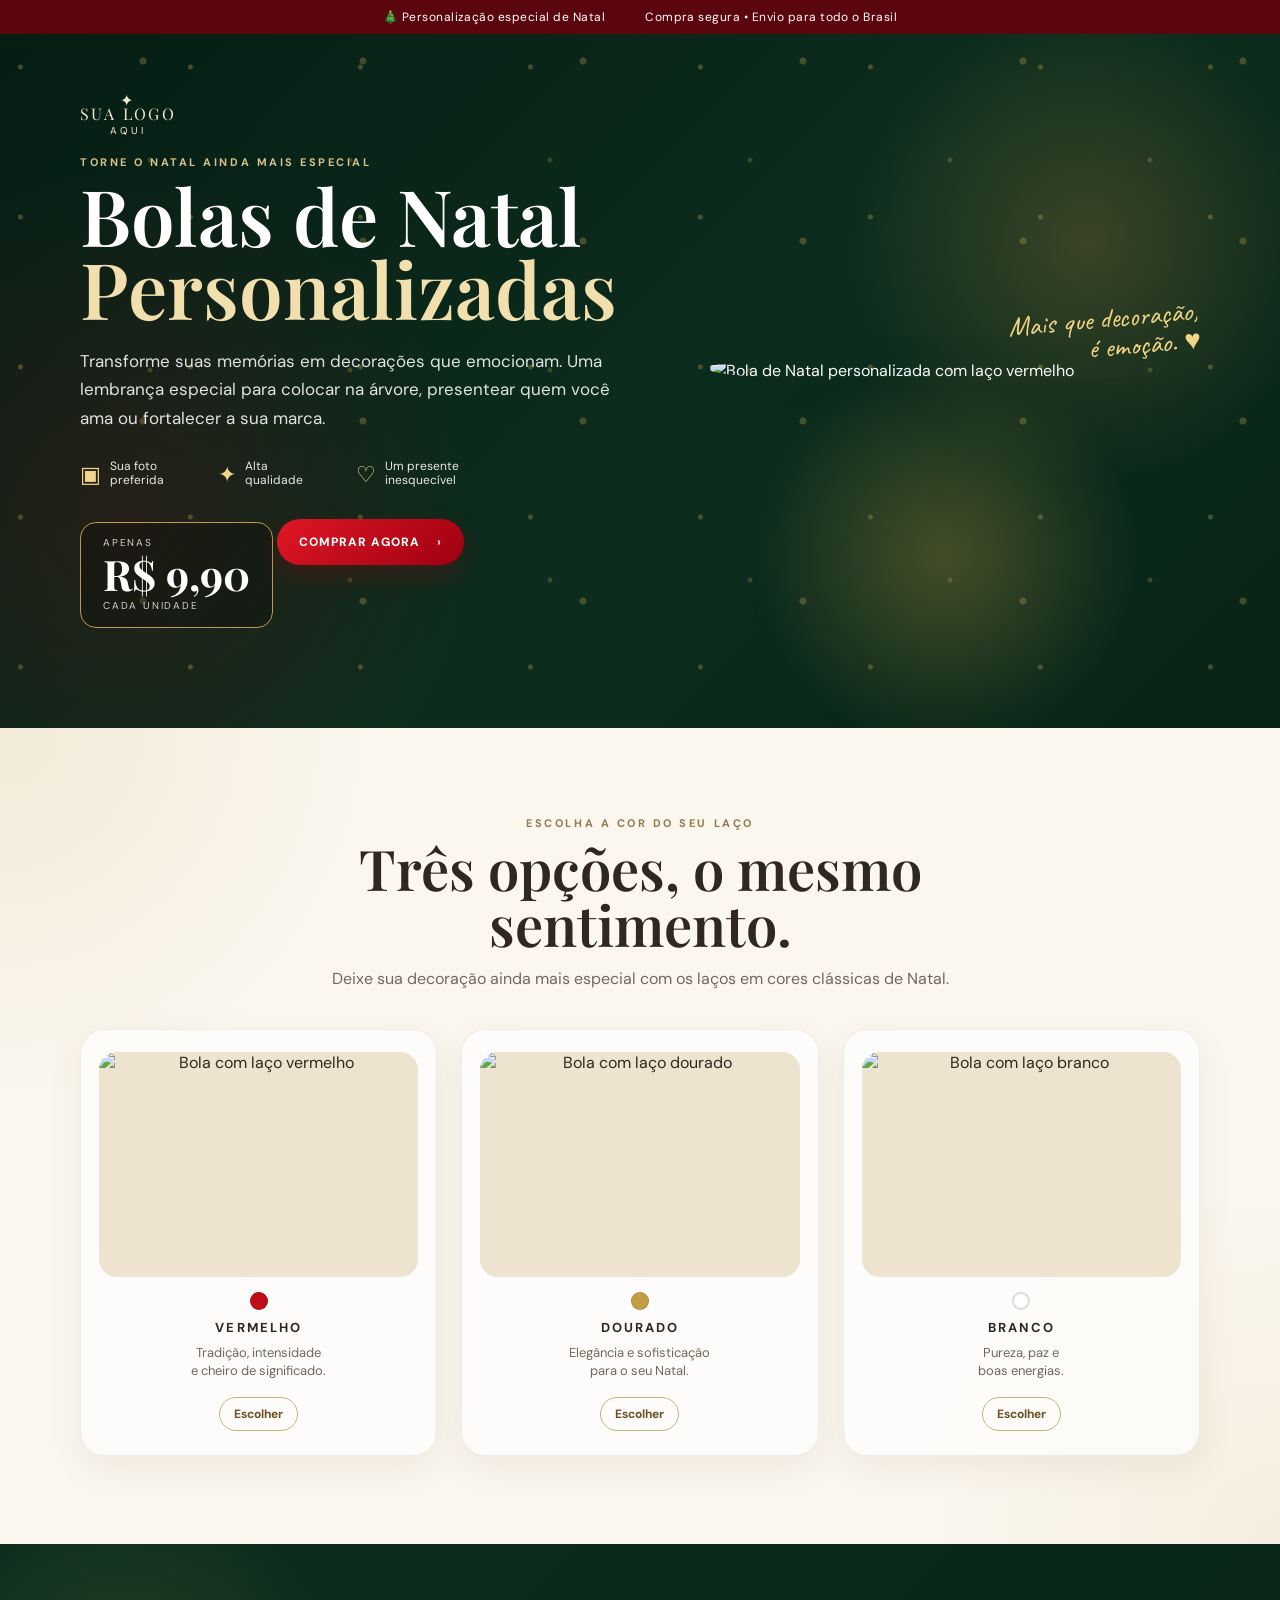
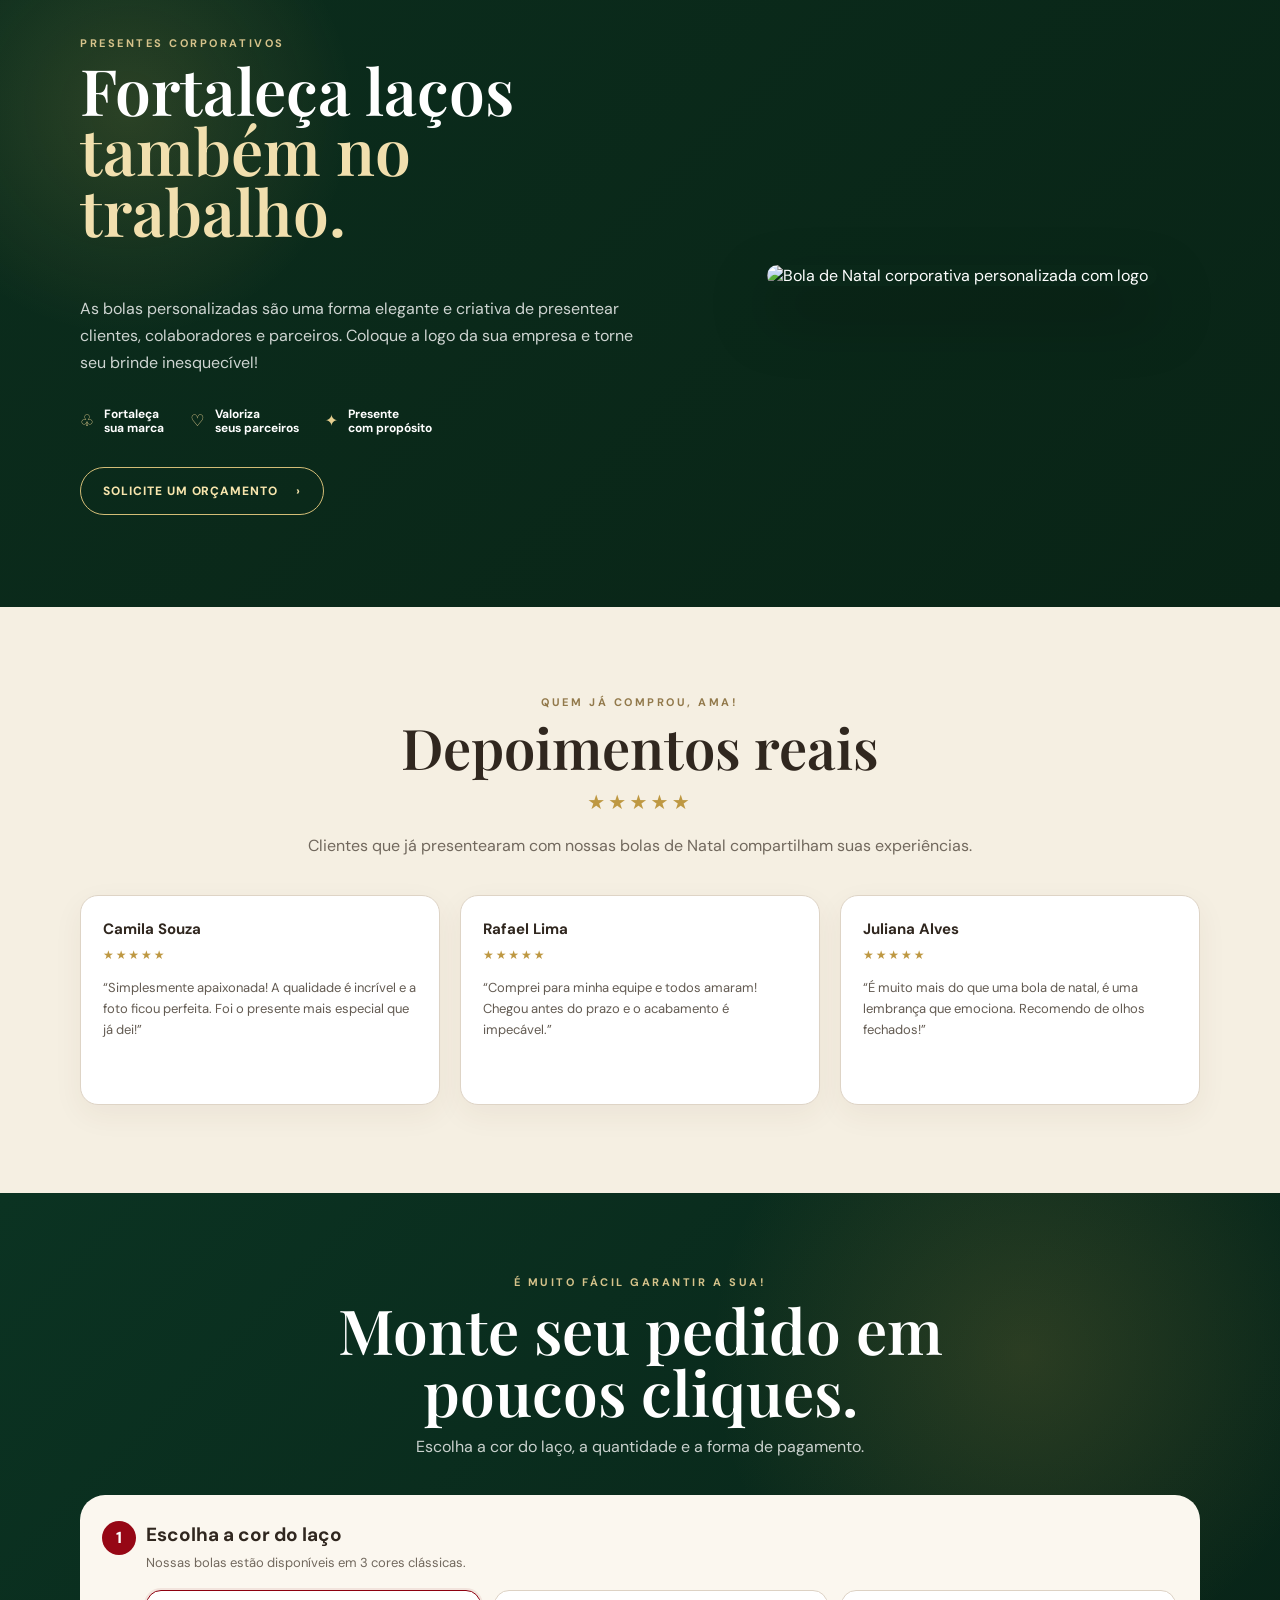
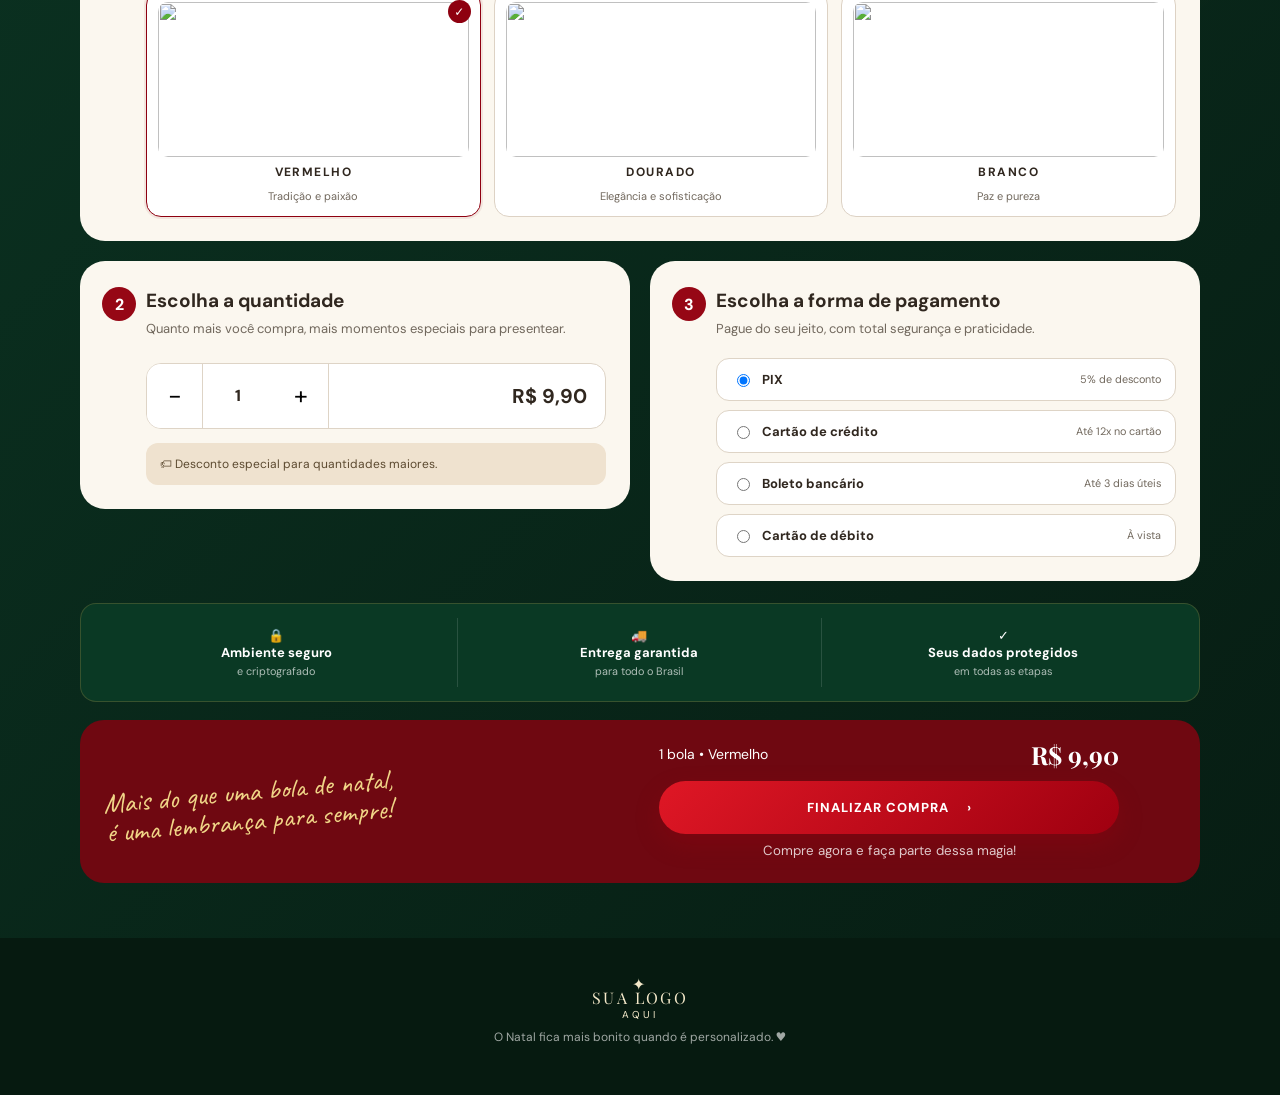
==== index.html @ 90faf220 "Add files via upload" ====
<!DOCTYPE html>
<html lang="pt-BR">
<head>
  <meta charset="UTF-8" />
  <meta name="viewport" content="width=device-width, initial-scale=1.0" />
  <meta name="description" content="Bolas de Natal personalizadas com foto, laço e acabamento especial." />
  <title>Bolas de Natal Personalizadas</title>
  <link rel="stylesheet" href="styles.css" />
</head>
<body>
  <div class="topbar">
    <span>🎄 Personalização especial de Natal</span>
    <span>Compra segura • Envio para todo o Brasil</span>
  </div>

  <header class="hero">
    <div class="container hero-grid">
      <div class="hero-copy">
        <div class="brand">✦ <span>SUA LOGO</span><small>AQUI</small></div>
        <p class="eyebrow">TORNE O NATAL AINDA MAIS ESPECIAL</p>
        <h1>Bolas de Natal<br><em>Personalizadas</em></h1>
        <p class="lead">
          Transforme suas memórias em decorações que emocionam.
          Uma lembrança especial para colocar na árvore, presentear
          quem você ama ou fortalecer a sua marca.
        </p>

        <div class="feature-row">
          <div><b>▣</b><span>Sua foto<br>preferida</span></div>
          <div><b>✦</b><span>Alta<br>qualidade</span></div>
          <div><b>♡</b><span>Um presente<br>inesquecível</span></div>
        </div>

        <div class="price-box">
          <small>APENAS</small>
          <strong>R$ 9,90</strong>
          <span>CADA UNIDADE</span>
        </div>

        <a href="#pedido" class="btn btn-red">COMPRAR AGORA <span>›</span></a>
      </div>

      <div class="hero-visual">
        <div class="glow"></div>
        <img src="assets/hero-ornament.jpg" alt="Bola de Natal personalizada com laço vermelho" />
        <p class="handwritten">Mais que decoração,<br>é emoção. ♥</p>
      </div>
    </div>
  </header>

  <section class="section light">
    <div class="container center">
      <p class="eyebrow dark">ESCOLHA A COR DO SEU LAÇO</p>
      <h2>Três opções, o mesmo<br>sentimento.</h2>
      <p class="sub">Deixe sua decoração ainda mais especial com os laços em cores clássicas de Natal.</p>

      <div class="products">
        <article class="product-card">
          <div class="product-image"><img src="assets/red-ball.jpg" alt="Bola com laço vermelho"></div>
          <div class="swatch red"></div>
          <h3>VERMELHO</h3>
          <p>Tradição, intensidade<br>e cheiro de significado.</p>
          <button class="select-color" data-color="vermelho">Escolher</button>
        </article>

        <article class="product-card">
          <div class="product-image"><img src="assets/gold-ball.jpg" alt="Bola com laço dourado"></div>
          <div class="swatch gold"></div>
          <h3>DOURADO</h3>
          <p>Elegância e sofisticação<br>para o seu Natal.</p>
          <button class="select-color" data-color="dourado">Escolher</button>
        </article>

        <article class="product-card">
          <div class="product-image"><img src="assets/white-ball.jpg" alt="Bola com laço branco"></div>
          <div class="swatch white"></div>
          <h3>BRANCO</h3>
          <p>Pureza, paz e<br>boas energias.</p>
          <button class="select-color" data-color="branco">Escolher</button>
        </article>
      </div>
    </div>
  </section>

  <section class="corporate">
    <div class="container corporate-grid">
      <div class="corporate-copy">
        <p class="eyebrow">PRESENTES CORPORATIVOS</p>
        <h2>Fortaleça laços<br><em>também no trabalho.</em></h2>
        <p>
          As bolas personalizadas são uma forma elegante e criativa de
          presentear clientes, colaboradores e parceiros. Coloque a logo
          da sua empresa e torne seu brinde inesquecível!
        </p>
        <div class="mini-features">
          <span>♧<b>Fortaleça<br>sua marca</b></span>
          <span>♡<b>Valoriza<br>seus parceiros</b></span>
          <span>✦<b>Presente<br>com propósito</b></span>
        </div>
        <a href="#pedido" class="btn btn-outline">SOLICITE UM ORÇAMENTO <span>›</span></a>
      </div>
      <div class="corporate-visual">
        <img src="assets/corporate-ball.jpg" alt="Bola de Natal corporativa personalizada com logo" />
      </div>
    </div>
  </section>

  <section class="section cream">
    <div class="container center">
      <p class="eyebrow dark">QUEM JÁ COMPROU, AMA!</p>
      <h2>Depoimentos reais</h2>
      <div class="stars">★★★★★</div>
      <p class="sub">Clientes que já presentearam com nossas bolas de Natal compartilham suas experiências.</p>

      <div class="testimonials">
        <blockquote>
          <b>Camila Souza</b>
          <div class="gold-stars">★★★★★</div>
          <p>“Simplesmente apaixonada! A qualidade é incrível e a foto ficou perfeita. Foi o presente mais especial que já dei!”</p>
        </blockquote>
        <blockquote>
          <b>Rafael Lima</b>
          <div class="gold-stars">★★★★★</div>
          <p>“Comprei para minha equipe e todos amaram! Chegou antes do prazo e o acabamento é impecável.”</p>
        </blockquote>
        <blockquote>
          <b>Juliana Alves</b>
          <div class="gold-stars">★★★★★</div>
          <p>“É muito mais do que uma bola de natal, é uma lembrança que emociona. Recomendo de olhos fechados!”</p>
        </blockquote>
      </div>
    </div>
  </section>

  <section id="pedido" class="order">
    <div class="container">
      <div class="order-intro">
        <p class="eyebrow">É MUITO FÁCIL GARANTIR A SUA!</p>
        <h2>Monte seu pedido em poucos cliques.</h2>
        <p>Escolha a cor do laço, a quantidade e a forma de pagamento.</p>
      </div>

      <div class="steps">
        <div class="step step-wide">
          <div class="step-number">1</div>
          <div class="step-head">
            <h3>Escolha a cor do laço</h3>
            <p>Nossas bolas estão disponíveis em 3 cores clássicas.</p>
          </div>

          <div class="color-options">
            <label class="color-option active">
              <input type="radio" name="color" value="vermelho" checked />
              <span class="check">✓</span>
              <img src="assets/red-ball.jpg" alt="" />
              <b>VERMELHO</b>
              <small>Tradição e paixão</small>
            </label>
            <label class="color-option">
              <input type="radio" name="color" value="dourado" />
              <span class="check">✓</span>
              <img src="assets/gold-ball.jpg" alt="" />
              <b>DOURADO</b>
              <small>Elegância e sofisticação</small>
            </label>
            <label class="color-option">
              <input type="radio" name="color" value="branco" />
              <span class="check">✓</span>
              <img src="assets/white-ball.jpg" alt="" />
              <b>BRANCO</b>
              <small>Paz e pureza</small>
            </label>
          </div>
        </div>

        <div class="step">
          <div class="step-number">2</div>
          <div class="step-head">
            <h3>Escolha a quantidade</h3>
            <p>Quanto mais você compra, mais momentos especiais para presentear.</p>
          </div>
          <div class="qty-box">
            <button id="minus">−</button>
            <span id="qty">1</span>
            <button id="plus">+</button>
            <strong id="total">R$ 9,90</strong>
          </div>
          <div class="discount-note">🏷 Desconto especial para quantidades maiores.</div>
        </div>

        <div class="step">
          <div class="step-number">3</div>
          <div class="step-head">
            <h3>Escolha a forma de pagamento</h3>
            <p>Pague do seu jeito, com total segurança e praticidade.</p>
          </div>
          <div class="payment-list">
            <label><input type="radio" name="payment" value="pix" checked><span>PIX</span><small>5% de desconto</small></label>
            <label><input type="radio" name="payment" value="credit"><span>Cartão de crédito</span><small>Até 12x no cartão</small></label>
            <label><input type="radio" name="payment" value="boleto"><span>Boleto bancário</span><small>Até 3 dias úteis</small></label>
            <label><input type="radio" name="payment" value="debit"><span>Cartão de débito</span><small>À vista</small></label>
          </div>
        </div>
      </div>

      <div class="security-bar">
        <span>🔒 <b>Ambiente seguro</b><small>e criptografado</small></span>
        <span>🚚 <b>Entrega garantida</b><small>para todo o Brasil</small></span>
        <span>✓ <b>Seus dados protegidos</b><small>em todas as etapas</small></span>
      </div>

      <div class="final-cta">
        <div>
          <p class="handwritten">Mais do que uma bola de natal,<br>é uma lembrança para sempre!</p>
        </div>
        <div class="final-action">
          <div class="summary"><span id="summaryText">1 bola • Vermelho</span><strong id="summaryTotal">R$ 9,90</strong></div>
          <button class="btn btn-red big" id="buyButton">FINALIZAR COMPRA <span>›</span></button>
          <small>Compre agora e faça parte dessa magia!</small>
        </div>
      </div>
    </div>
  </section>

  <footer>
    <div class="brand">✦ <span>SUA LOGO</span><small>AQUI</small></div>
    <p>O Natal fica mais bonito quando é personalizado. ♥</p>
  </footer>

  <div class="toast" id="toast"></div>

  <script src="script.js"></script>
</body>
</html>
---- styles.css ----
@import url('https://fonts.googleapis.com/css2?family=DM+Sans:wght@400;500;600;700&family=Playfair+Display:wght@500;600;700&family=Caveat:wght@500;600&display=swap');

:root {
  --green: #0b3d29;
  --green-2: #123f2b;
  --red: #be0614;
  --red-dark: #8e0010;
  --gold: #c9a34e;
  --cream: #f5efe2;
  --cream-2: #fbf7ef;
  --ink: #30271f;
  --muted: #71685d;
  --white: #ffffff;
  --shadow: 0 18px 50px rgba(0,0,0,.12);
}

* { box-sizing: border-box; }
html { scroll-behavior: smooth; }
body {
  margin: 0;
  background: var(--cream-2);
  color: var(--ink);
  font-family: "DM Sans", system-ui, sans-serif;
}
img { max-width: 100%; display: block; }
a { text-decoration: none; color: inherit; }
button { font: inherit; }

.topbar {
  background: #5b060d;
  color: #fff;
  font-size: 12px;
  letter-spacing: .04em;
  display: flex;
  justify-content: center;
  gap: 40px;
  padding: 9px 16px;
}

.container {
  width: min(1120px, calc(100% - 32px));
  margin-inline: auto;
}

.hero {
  position: relative;
  overflow: hidden;
  background:
    radial-gradient(circle at 85% 30%, rgba(196,146,68,.25), transparent 20%),
    radial-gradient(circle at 10% 70%, rgba(185,0,15,.16), transparent 28%),
    linear-gradient(135deg, #061d14 0%, #0c2d1d 55%, #082417 100%);
  color: white;
  padding: 56px 0 76px;
}
.hero::before {
  content: "";
  position: absolute;
  inset: 0;
  background:
    radial-gradient(circle at 12% 22%, rgba(255,209,106,.45) 0 2px, transparent 3px),
    radial-gradient(circle at 65% 15%, rgba(255,209,106,.42) 0 3px, transparent 4px),
    radial-gradient(circle at 75% 60%, rgba(255,209,106,.35) 0 2px, transparent 3px);
  background-size: 170px 150px, 220px 180px, 200px 210px;
  opacity: .55;
  pointer-events: none;
}
.hero-grid {
  position: relative;
  z-index: 1;
  display: grid;
  grid-template-columns: 1.05fr .95fr;
  align-items: center;
  gap: 48px;
}
.brand {
  display: inline-flex;
  flex-direction: column;
  text-align: center;
  color: #f3e8c9;
  letter-spacing: .14em;
  font-family: "Playfair Display", serif;
  line-height: .9;
  margin-bottom: 20px;
}
.brand span { font-size: 16px; }
.brand small { font-family: "DM Sans"; font-size: 10px; letter-spacing: .28em; margin-top: 4px; }

.eyebrow {
  margin: 0 0 10px;
  font-size: 11px;
  font-weight: 700;
  letter-spacing: .23em;
  color: #d6c38b;
}
.eyebrow.dark { color: #92794b; }

h1, h2, h3, p { margin-top: 0; }
h1, h2 {
  font-family: "Playfair Display", Georgia, serif;
  font-weight: 600;
}
h1 {
  font-size: clamp(45px, 7vw, 78px);
  line-height: .94;
  max-width: 720px;
  margin-bottom: 22px;
}
h1 em, h2 em { color: #f1dfae; font-style: normal; }
.hero .lead {
  color: rgba(255,255,255,.87);
  line-height: 1.65;
  font-size: 17px;
  max-width: 570px;
}

.feature-row {
  display: flex;
  gap: 28px;
  margin: 28px 0 30px;
  flex-wrap: wrap;
}
.feature-row div {
  display: flex;
  gap: 9px;
  align-items: center;
  min-width: 110px;
}
.feature-row b {
  color: #f2d58c;
  font-size: 22px;
}
.feature-row span {
  font-size: 12px;
  line-height: 1.15;
  opacity: .9;
}

.price-box {
  border: 1px solid #be9950;
  background: rgba(0,0,0,.22);
  border-radius: 16px;
  padding: 13px 22px 15px;
  display: inline-flex;
  flex-direction: column;
  align-items: flex-start;
  margin-bottom: 24px;
}
.price-box small, .price-box span { font-size: 10px; letter-spacing: .18em; opacity: .8; }
.price-box strong {
  font-family: "Playfair Display";
  font-size: 42px;
  line-height: 1;
  margin: 4px 0;
}
.btn {
  border: 0;
  cursor: pointer;
  display: inline-flex;
  align-items: center;
  justify-content: center;
  gap: 18px;
  border-radius: 999px;
  padding: 15px 22px;
  font-weight: 800;
  letter-spacing: .08em;
  font-size: 12px;
  transition: transform .2s ease, filter .2s ease;
}
.btn:hover { transform: translateY(-2px); filter: brightness(1.08); }
.btn-red { background: linear-gradient(135deg, #df1725, #9f0010); color: #fff; box-shadow: 0 10px 25px rgba(159,0,16,.28); }
.btn-outline { border: 1px solid #d3bd77; color: #f7e5ad; background: transparent; }

.hero-visual { position: relative; display: flex; justify-content: center; }
.hero-visual .glow {
  position: absolute;
  width: 390px;
  height: 390px;
  border-radius: 50%;
  background: radial-gradient(circle, rgba(240,191,85,.25), transparent 70%);
  filter: blur(10px);
}
.hero-visual img {
  position: relative;
  width: min(470px, 100%);
  border-radius: 44% 44% 46% 46% / 30% 30% 54% 54%;
  mix-blend-mode: screen;
  opacity: .98;
  box-shadow: var(--shadow);
}
.handwritten {
  font-family: Caveat, cursive;
  font-size: 28px;
  line-height: 1.05;
  color: #f0d587;
  transform: rotate(-5deg);
}

.hero-visual .handwritten {
  position: absolute;
  right: 0;
  bottom: -10px;
  text-align: right;
}

.section { padding: 88px 0; }
.section h2 {
  font-size: clamp(35px, 5vw, 56px);
  line-height: 1;
  margin-bottom: 14px;
}
.section .sub { max-width: 680px; margin: 0 auto; color: var(--muted); line-height: 1.6; }

.light {
  background:
    radial-gradient(circle at top left, rgba(203,173,108,.18), transparent 25%),
    radial-gradient(circle at bottom right, rgba(203,173,108,.12), transparent 24%),
    var(--cream-2);
}
.center { text-align: center; }

.products {
  margin-top: 38px;
  display: grid;
  grid-template-columns: repeat(3, 1fr);
  gap: 24px;
}
.product-card {
  background: rgba(255,255,255,.65);
  border: 1px solid rgba(139,112,71,.12);
  border-radius: 24px;
  padding: 22px 18px 24px;
  box-shadow: 0 12px 35px rgba(87,65,28,.08);
  transition: transform .2s ease, box-shadow .2s ease;
}
.product-card:hover { transform: translateY(-4px); box-shadow: 0 18px 40px rgba(87,65,28,.13); }
.product-image {
  height: 225px;
  display: grid;
  place-items: center;
  overflow: hidden;
  border-radius: 18px;
  background: #eee3cf;
  margin-bottom: 15px;
}
.product-image img { width: 100%; height: 100%; object-fit: cover; object-position: center; }
.swatch {
  width: 18px; height: 18px; border-radius: 50%; margin: 0 auto 9px;
  border: 1px solid rgba(0,0,0,.14);
}
.swatch.red { background: #c10d19; }
.swatch.gold { background: #c49e43; }
.swatch.white { background: white; box-shadow: inset 0 0 0 1px #ddd; }
.product-card h3 { font-size: 13px; letter-spacing: .16em; margin: 0 0 8px; }
.product-card p { margin-bottom: 16px; color: var(--muted); font-size: 13px; line-height: 1.4; }
.select-color {
  background: transparent;
  border: 1px solid #c9b27a;
  border-radius: 999px;
  padding: 8px 14px;
  cursor: pointer;
  color: #6b5122;
  font-weight: 700;
  font-size: 12px;
}

.corporate {
  background:
    radial-gradient(circle at 10% 25%, rgba(228,191,91,.15), transparent 18%),
    linear-gradient(135deg, #0b2d1d, #092416);
  color: #fff;
  padding: 92px 0;
  position: relative;
  overflow: hidden;
}
.corporate-grid {
  display: grid;
  grid-template-columns: 1fr .8fr;
  gap: 48px;
  align-items: center;
}
.corporate h2 { font-size: clamp(40px, 5vw, 64px); line-height: .95; }
.corporate-copy > p:not(.eyebrow) { color: rgba(255,255,255,.8); max-width: 560px; line-height: 1.7; }
.mini-features {
  display: flex;
  gap: 26px;
  margin: 30px 0 32px;
  flex-wrap: wrap;
}
.mini-features span {
  display: flex;
  gap: 10px;
  align-items: center;
  color: #e6cf90;
}
.mini-features b { color: #fff; font-size: 12px; line-height: 1.2; }
.corporate-visual {
  display: grid;
  place-items: center;
}
.corporate-visual img {
  width: min(390px, 100%);
  border-radius: 28px;
  box-shadow: 0 28px 60px rgba(0,0,0,.35);
}

.cream { background: #f5efe2; }
.stars, .gold-stars { color: #be9842; letter-spacing: .16em; }
.stars { font-size: 20px; margin-bottom: 18px; }
.testimonials {
  display: grid;
  grid-template-columns: repeat(3, 1fr);
  gap: 20px;
  margin-top: 36px;
}
blockquote {
  margin: 0;
  background: #fff;
  border: 1px solid #ded4c6;
  box-shadow: 0 10px 30px rgba(78,59,28,.06);
  border-radius: 18px;
  padding: 22px;
  text-align: left;
  min-height: 210px;
}
blockquote b { font-size: 15px; }
.gold-stars { font-size: 12px; margin: 8px 0 15px; }
blockquote p { color: #635b52; font-size: 13px; line-height: 1.6; }

.order {
  background:
    radial-gradient(circle at 80% 12%, rgba(196,151,67,.18), transparent 20%),
    linear-gradient(135deg, #0b3322, #071d13);
  color: #fff;
  padding: 82px 0 55px;
}
.order-intro { text-align: center; max-width: 730px; margin: 0 auto 38px; }
.order-intro h2 { font-size: clamp(38px, 5vw, 62px); line-height: 1; margin: 0 0 13px; }
.order-intro p:last-child { color: rgba(255,255,255,.78); }

.steps {
  display: grid;
  grid-template-columns: 1fr 1fr;
  gap: 20px;
  align-items: start;
}
.step {
  position: relative;
  background: var(--cream-2);
  color: var(--ink);
  border-radius: 25px;
  padding: 27px 24px 24px 66px;
}
.step-wide { grid-column: 1 / -1; }
.step-number {
  position: absolute;
  left: 22px; top: 26px;
  width: 34px; height: 34px;
  border-radius: 50%;
  display: grid;
  place-items: center;
  background: #960715;
  color: #fff;
  font-weight: 800;
}
.step-head h3 { margin: 0 0 6px; font-family: "DM Sans"; font-size: 19px; }
.step-head p { margin: 0; color: var(--muted); font-size: 13px; line-height: 1.5; }

.color-options {
  display: grid;
  grid-template-columns: repeat(3, 1fr);
  gap: 13px;
  margin-top: 18px;
}
.color-option {
  position: relative;
  border: 1px solid #ddd2c4;
  background: #fff;
  border-radius: 15px;
  padding: 11px;
  text-align: center;
  cursor: pointer;
  transition: .2s ease;
}
.color-option.active { border-color: #8e0010; box-shadow: 0 0 0 2px rgba(142,0,16,.08); }
.color-option input { position: absolute; opacity: 0; pointer-events: none; }
.color-option img { height: 155px; width: 100%; object-fit: cover; border-radius: 10px; margin-bottom: 7px; }
.color-option b { display: block; font-size: 12px; letter-spacing: .12em; margin-bottom: 4px; }
.color-option small { color: var(--muted); font-size: 11px; }
.check {
  display: none;
  position: absolute;
  top: 9px; right: 9px;
  background: #8e0010;
  color: #fff;
  width: 23px; height: 23px;
  border-radius: 50%;
  place-items: center;
  font-size: 12px;
}
.color-option.active .check { display: grid; }

.qty-box {
  margin-top: 24px;
  background: #fff;
  border: 1px solid #ded4c6;
  border-radius: 15px;
  min-height: 66px;
  display: grid;
  grid-template-columns: 56px 70px 56px 1fr;
  align-items: center;
  overflow: hidden;
}
.qty-box button {
  height: 100%;
  border: 0;
  border-right: 1px solid #ded4c6;
  background: #fff;
  cursor: pointer;
  font-size: 25px;
}
.qty-box span { text-align: center; font-weight: 800; }
.qty-box strong {
  padding: 0 18px;
  text-align: right;
  font-size: 20px;
}
.discount-note {
  margin-top: 14px;
  background: #efe2cf;
  border-radius: 12px;
  padding: 13px 14px;
  color: #5c4a30;
  font-size: 12px;
}

.payment-list {
  display: grid;
  gap: 9px;
  margin-top: 19px;
}
.payment-list label {
  background: #fff;
  border: 1px solid #ded4c6;
  border-radius: 13px;
  padding: 12px 14px;
  display: grid;
  grid-template-columns: 23px 1fr auto;
  align-items: center;
  gap: 8px;
  font-size: 13px;
}
.payment-list label span { font-weight: 700; }
.payment-list label small { color: var(--muted); }

.security-bar {
  margin-top: 22px;
  background: #0a3924;
  border-radius: 16px;
  border: 1px solid rgba(201,163,78,.23);
  display: grid;
  grid-template-columns: repeat(3, 1fr);
  gap: 0;
  padding: 14px;
}
.security-bar span {
  display: flex;
  flex-direction: column;
  text-align: center;
  padding: 9px 14px;
  border-right: 1px solid rgba(255,255,255,.13);
  font-size: 13px;
}
.security-bar span:last-child { border-right: 0; }
.security-bar b { color: #fff; }
.security-bar small { color: rgba(255,255,255,.67); margin-top: 3px; }

.final-cta {
  margin-top: 18px;
  padding: 18px 24px 24px;
  background: #6f0811;
  border-radius: 24px;
  display: grid;
  grid-template-columns: .9fr 1.1fr;
  gap: 30px;
  align-items: center;
}
.final-cta .handwritten { margin: 0; }
.final-action { text-align: center; }
.summary {
  display: flex;
  justify-content: space-between;
  align-items: center;
  max-width: 460px;
  margin: 0 auto 10px;
  font-size: 14px;
}
.summary strong { font-family: "Playfair Display"; font-size: 25px; }
.btn.big { width: 100%; max-width: 460px; padding: 18px 24px; font-size: 13px; }
.final-action small { display: block; margin-top: 8px; opacity: .78; }

footer {
  background: #061a10;
  color: #f1e5c2;
  text-align: center;
  padding: 36px 16px 50px;
}
footer .brand { margin: 0 auto 10px; }
footer p { margin: 0; color: rgba(255,255,255,.62); font-size: 12px; }

.toast {
  position: fixed;
  left: 50%;
  bottom: 22px;
  transform: translate(-50%, 20px);
  background: #0b2d1d;
  color: #fff;
  padding: 12px 16px;
  border-radius: 999px;
  border: 1px solid rgba(217,189,119,.3);
  box-shadow: 0 12px 30px rgba(0,0,0,.23);
  opacity: 0;
  pointer-events: none;
  transition: .25s ease;
  z-index: 50;
}
.toast.show { opacity: 1; transform: translate(-50%, 0); }

@media (max-width: 900px) {
  .hero-grid, .corporate-grid, .final-cta { grid-template-columns: 1fr; }
  .hero-copy { text-align: center; }
  .hero .lead { margin-inline: auto; }
  .feature-row { justify-content: center; }
  .price-box { align-items: center; }
  .hero-visual { margin-top: 14px; }
  .hero-visual .handwritten { right: 5%; }
  .products, .testimonials { grid-template-columns: 1fr; }
  .product-card { max-width: 520px; margin-inline: auto; width: 100%; }
  .steps { grid-template-columns: 1fr; }
  .step-wide { grid-column: auto; }
}

@media (max-width: 620px) {
  .topbar { flex-direction: column; gap: 3px; text-align: center; font-size: 10px; }
  .hero { padding-top: 36px; }
  h1 { font-size: 44px; }
  .section, .corporate, .order { padding: 66px 0; }
  .color-options { grid-template-columns: 1fr; }
  .color-option img { height: 190px; }
  .security-bar { grid-template-columns: 1fr; }
  .security-bar span { border-right: 0; border-bottom: 1px solid rgba(255,255,255,.13); }
  .security-bar span:last-child { border-bottom: 0; }
  .qty-box { grid-template-columns: 48px 58px 48px 1fr; }
  .qty-box strong { font-size: 18px; padding-right: 12px; }
}
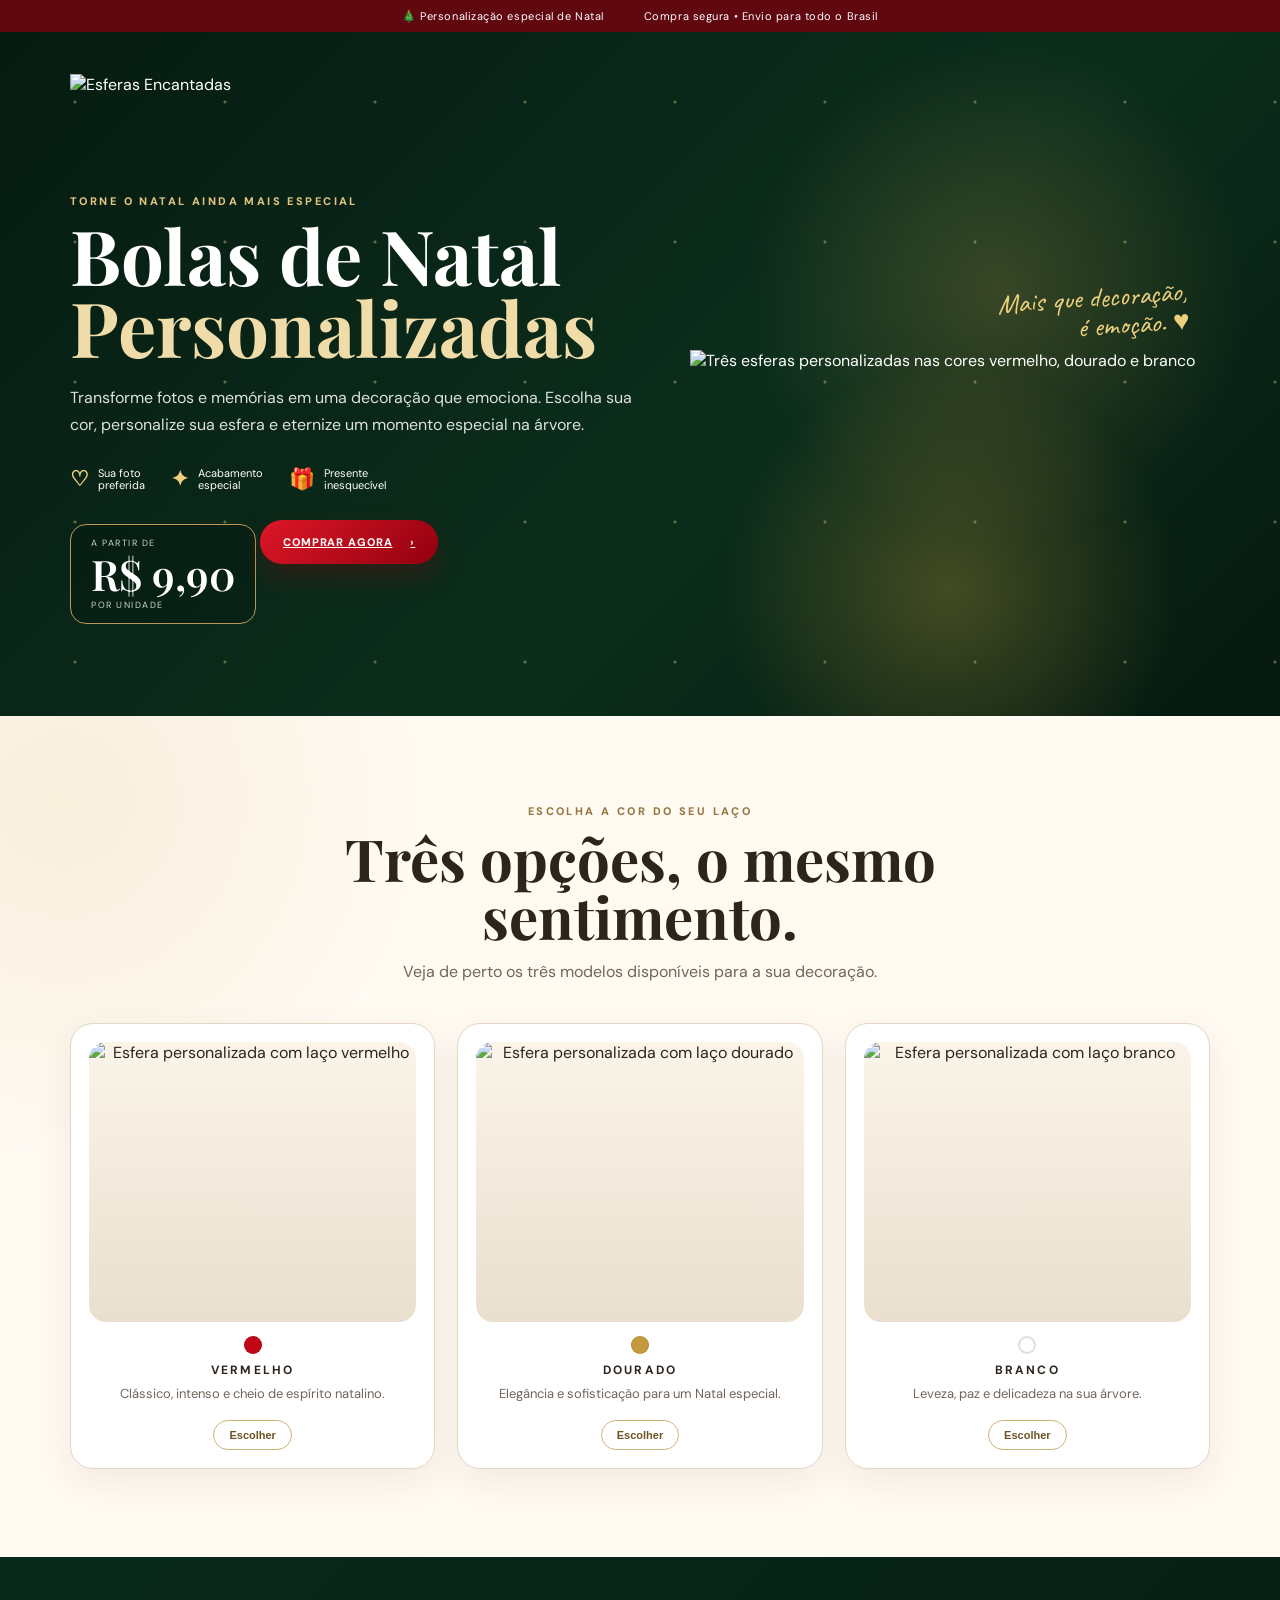
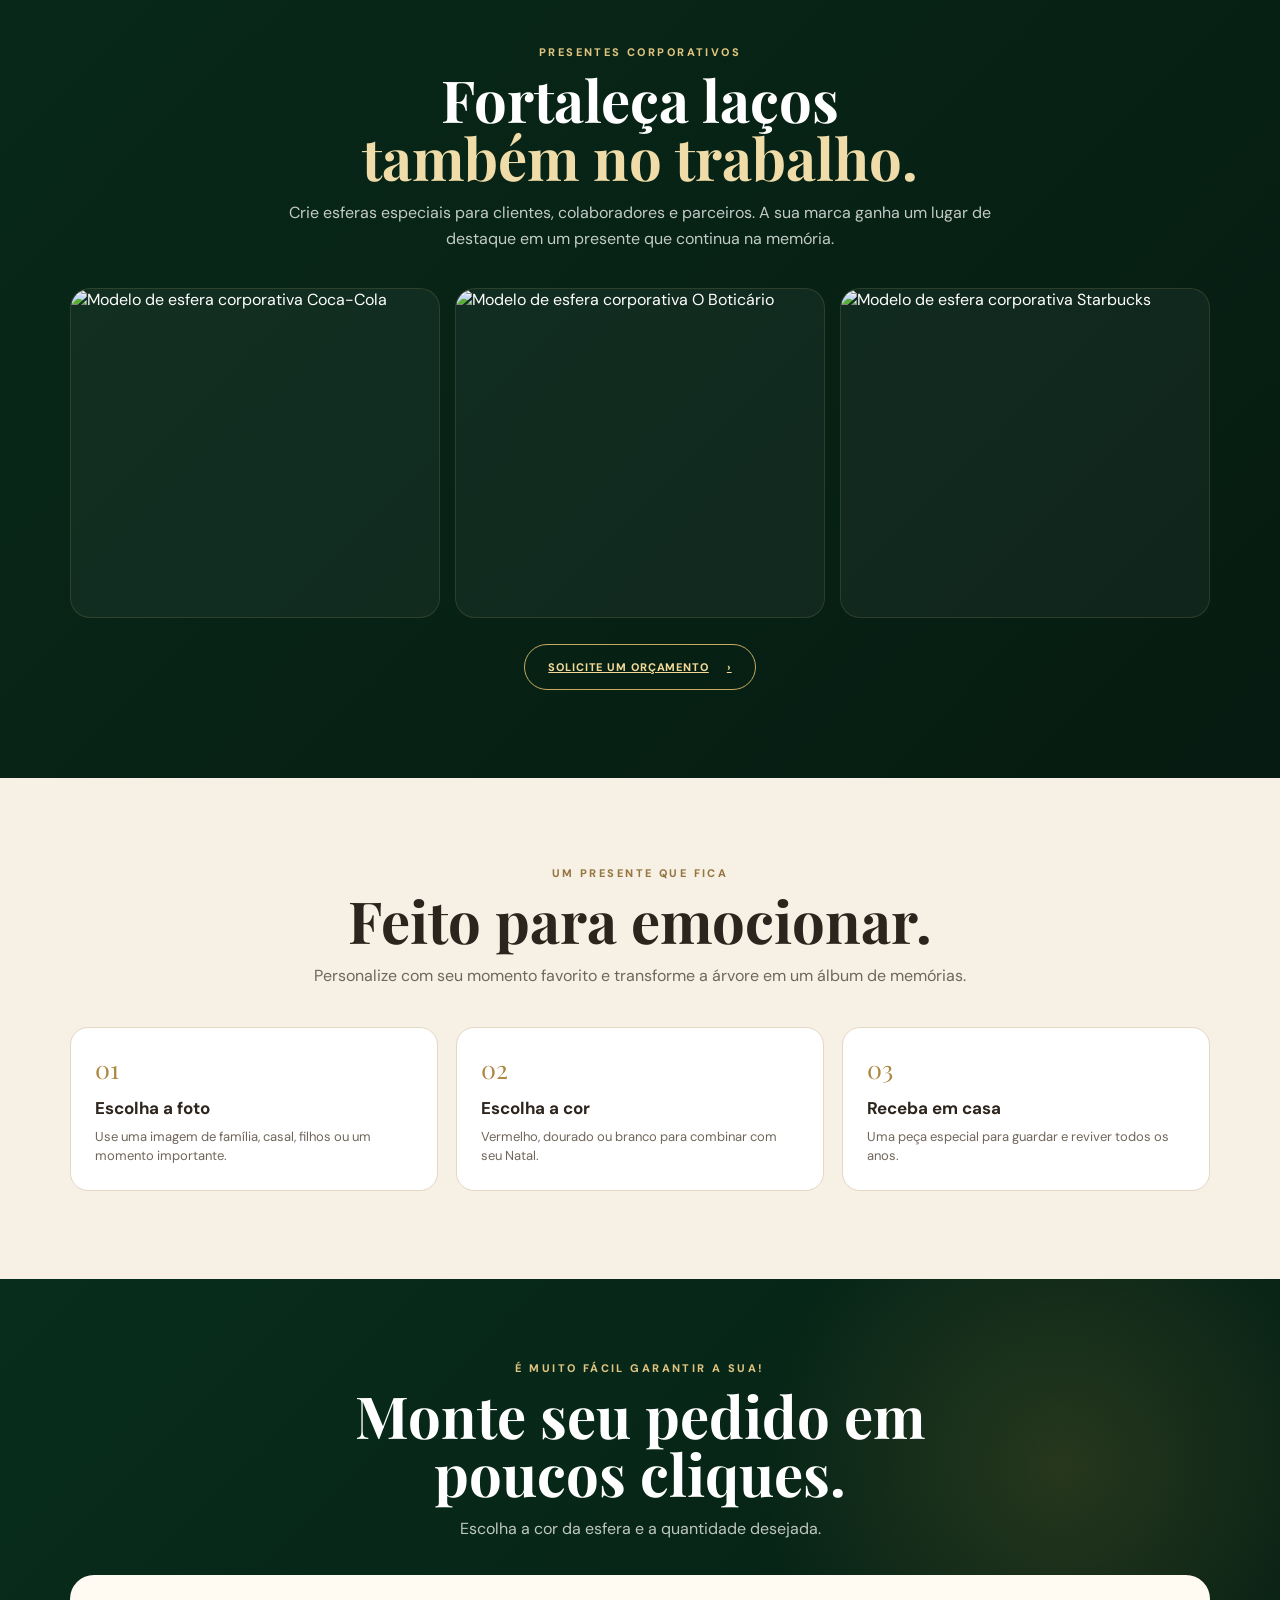
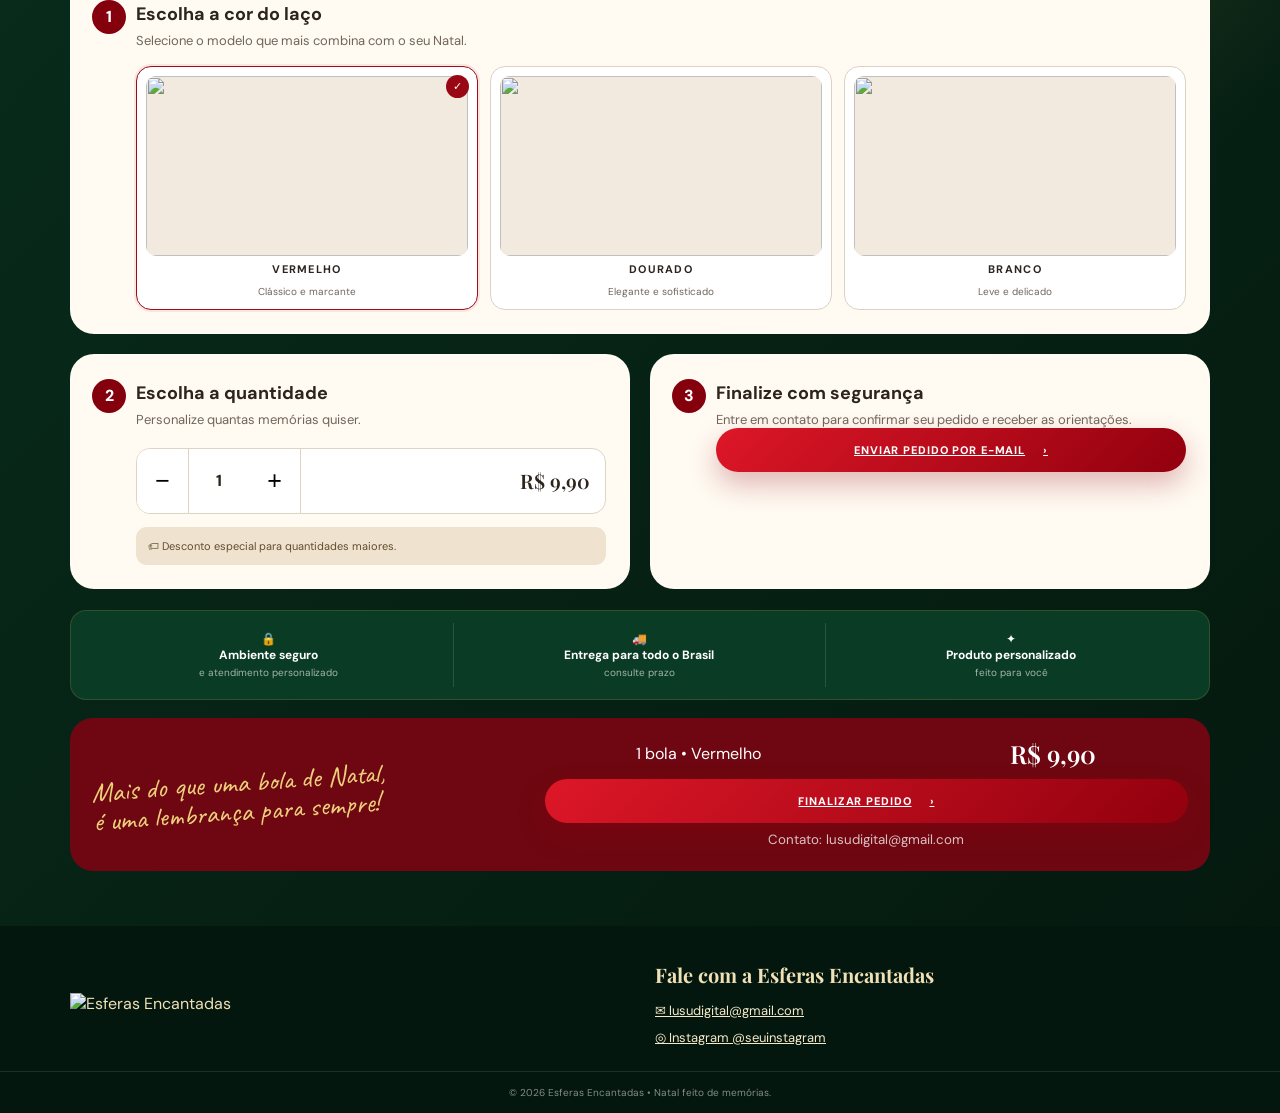
==== commit 4684e926: "Add files via upload" ====
--- a/index.html
+++ b/index.html
@@ -1,234 +1,163 @@
-<!DOCTYPE html>
+<!doctype html>
 <html lang="pt-BR">
 <head>
-  <meta charset="UTF-8" />
-  <meta name="viewport" content="width=device-width, initial-scale=1.0" />
-  <meta name="description" content="Bolas de Natal personalizadas com foto, laço e acabamento especial." />
-  <title>Bolas de Natal Personalizadas</title>
-  <link rel="stylesheet" href="styles.css" />
+<meta charset="utf-8">
+<meta name="viewport" content="width=device-width,initial-scale=1">
+<meta name="description" content="Esferas Encantadas — esferas de Natal personalizadas para famílias, presentes e empresas.">
+<title>Esferas Encantadas | Natal personalizado</title>
+<link rel="preconnect" href="https://fonts.googleapis.com">
+<link rel="preconnect" href="https://fonts.gstatic.com" crossorigin>
+<link href="https://fonts.googleapis.com/css2?family=Caveat:wght@500;600&family=DM+Sans:wght@400;500;600;700&family=Playfair+Display:wght@500;600;700&display=swap" rel="stylesheet">
+<link rel="stylesheet" href="styles.css">
 </head>
 <body>
-  <div class="topbar">
-    <span>🎄 Personalização especial de Natal</span>
-    <span>Compra segura • Envio para todo o Brasil</span>
+<header class="topbar">
+  <div>🎄 Personalização especial de Natal</div>
+  <div>Compra segura • Envio para todo o Brasil</div>
+</header>
+
+<section class="hero">
+  <div class="sparkles"></div>
+  <div class="container hero-grid">
+    <div class="hero-copy">
+      <img class="logo hero-logo" src="assets/logo-esferas-encantadas.png" alt="Esferas Encantadas">
+      <p class="eyebrow">TORNE O NATAL AINDA MAIS ESPECIAL</p>
+      <h1>Bolas de Natal<br><em>Personalizadas</em></h1>
+      <p class="lead">Transforme fotos e memórias em uma decoração que emociona. Escolha sua cor, personalize sua esfera e eternize um momento especial na árvore.</p>
+      <div class="feature-row">
+        <div><b>♡</b><span>Sua foto<br>preferida</span></div>
+        <div><b>✦</b><span>Acabamento<br>especial</span></div>
+        <div><b>🎁</b><span>Presente<br>inesquecível</span></div>
+      </div>
+      <div class="price-box"><small>A PARTIR DE</small><strong>R$ 9,90</strong><span>POR UNIDADE</span></div>
+      <a class="btn btn-red" href="#pedido">COMPRAR AGORA <span>›</span></a>
+    </div>
+    <div class="hero-visual">
+      <div class="hero-glow"></div>
+      <img src="assets/esferas-cores.png" alt="Três esferas personalizadas nas cores vermelho, dourado e branco">
+      <p class="handwritten">Mais que decoração,<br>é emoção. ♥</p>
+    </div>
   </div>
+</section>
 
-  <header class="hero">
-    <div class="container hero-grid">
-      <div class="hero-copy">
-        <div class="brand">✦ <span>SUA LOGO</span><small>AQUI</small></div>
-        <p class="eyebrow">TORNE O NATAL AINDA MAIS ESPECIAL</p>
-        <h1>Bolas de Natal<br><em>Personalizadas</em></h1>
-        <p class="lead">
-          Transforme suas memórias em decorações que emocionam.
-          Uma lembrança especial para colocar na árvore, presentear
-          quem você ama ou fortalecer a sua marca.
-        </p>
+<section class="section light">
+  <div class="container center">
+    <p class="eyebrow dark">ESCOLHA A COR DO SEU LAÇO</p>
+    <h2>Três opções, o mesmo<br>sentimento.</h2>
+    <p class="sub">Veja de perto os três modelos disponíveis para a sua decoração.</p>
+    <div class="products">
+      <article class="product-card">
+        <div class="product-image"><img src="assets/esfera-vermelha.png" alt="Esfera personalizada com laço vermelho"></div>
+        <span class="swatch red"></span><h3>VERMELHO</h3><p>Clássico, intenso e cheio de espírito natalino.</p>
+        <button class="select-color" data-color="vermelho">Escolher</button>
+      </article>
+      <article class="product-card">
+        <div class="product-image"><img src="assets/esfera-dourada.png" alt="Esfera personalizada com laço dourado"></div>
+        <span class="swatch gold"></span><h3>DOURADO</h3><p>Elegância e sofisticação para um Natal especial.</p>
+        <button class="select-color" data-color="dourado">Escolher</button>
+      </article>
+      <article class="product-card">
+        <div class="product-image"><img src="assets/esfera-branca.png" alt="Esfera personalizada com laço branco"></div>
+        <span class="swatch white"></span><h3>BRANCO</h3><p>Leveza, paz e delicadeza na sua árvore.</p>
+        <button class="select-color" data-color="branco">Escolher</button>
+      </article>
+    </div>
+  </div>
+</section>
 
-        <div class="feature-row">
-          <div><b>▣</b><span>Sua foto<br>preferida</span></div>
-          <div><b>✦</b><span>Alta<br>qualidade</span></div>
-          <div><b>♡</b><span>Um presente<br>inesquecível</span></div>
-        </div>
+<section class="corporate">
+  <div class="container corporate-head center">
+    <p class="eyebrow">PRESENTES CORPORATIVOS</p>
+    <h2>Fortaleça laços<br><em>também no trabalho.</em></h2>
+    <p>Crie esferas especiais para clientes, colaboradores e parceiros. A sua marca ganha um lugar de destaque em um presente que continua na memória.</p>
+  </div>
+  <div class="container corporate-showcase">
+    <div class="corp-card"><img src="assets/empresa-coca-cola.png" alt="Modelo de esfera corporativa Coca-Cola"></div>
+    <div class="corp-card"><img src="assets/empresa-o-boticario.png" alt="Modelo de esfera corporativa O Boticário"></div>
+    <div class="corp-card"><img src="assets/empresa-starbucks.png" alt="Modelo de esfera corporativa Starbucks"></div>
+  </div>
+  <div class="container center corporate-cta">
+    <a href="#pedido" class="btn btn-outline">SOLICITE UM ORÇAMENTO <span>›</span></a>
+  </div>
+</section>
 
-        <div class="price-box">
-          <small>APENAS</small>
-          <strong>R$ 9,90</strong>
-          <span>CADA UNIDADE</span>
-        </div>
+<section class="section cream">
+  <div class="container center">
+    <p class="eyebrow dark">UM PRESENTE QUE FICA</p>
+    <h2>Feito para emocionar.</h2>
+    <p class="sub">Personalize com seu momento favorito e transforme a árvore em um álbum de memórias.</p>
+    <div class="memory-grid">
+      <div><span>01</span><h3>Escolha a foto</h3><p>Use uma imagem de família, casal, filhos ou um momento importante.</p></div>
+      <div><span>02</span><h3>Escolha a cor</h3><p>Vermelho, dourado ou branco para combinar com seu Natal.</p></div>
+      <div><span>03</span><h3>Receba em casa</h3><p>Uma peça especial para guardar e reviver todos os anos.</p></div>
+    </div>
+  </div>
+</section>
 
-        <a href="#pedido" class="btn btn-red">COMPRAR AGORA <span>›</span></a>
-      </div>
+<section id="pedido" class="order">
+  <div class="container">
+    <div class="order-intro">
+      <p class="eyebrow">É MUITO FÁCIL GARANTIR A SUA!</p>
+      <h2>Monte seu pedido em poucos cliques.</h2>
+      <p>Escolha a cor da esfera e a quantidade desejada.</p>
+    </div>
 
-      <div class="hero-visual">
-        <div class="glow"></div>
-        <img src="assets/hero-ornament.jpg" alt="Bola de Natal personalizada com laço vermelho" />
-        <p class="handwritten">Mais que decoração,<br>é emoção. ♥</p>
-      </div>
-    </div>
-  </header>
-
-  <section class="section light">
-    <div class="container center">
-      <p class="eyebrow dark">ESCOLHA A COR DO SEU LAÇO</p>
-      <h2>Três opções, o mesmo<br>sentimento.</h2>
-      <p class="sub">Deixe sua decoração ainda mais especial com os laços em cores clássicas de Natal.</p>
-
-      <div class="products">
-        <article class="product-card">
-          <div class="product-image"><img src="assets/red-ball.jpg" alt="Bola com laço vermelho"></div>
-          <div class="swatch red"></div>
-          <h3>VERMELHO</h3>
-          <p>Tradição, intensidade<br>e cheiro de significado.</p>
-          <button class="select-color" data-color="vermelho">Escolher</button>
-        </article>
-
-        <article class="product-card">
-          <div class="product-image"><img src="assets/gold-ball.jpg" alt="Bola com laço dourado"></div>
-          <div class="swatch gold"></div>
-          <h3>DOURADO</h3>
-          <p>Elegância e sofisticação<br>para o seu Natal.</p>
-          <button class="select-color" data-color="dourado">Escolher</button>
-        </article>
-
-        <article class="product-card">
-          <div class="product-image"><img src="assets/white-ball.jpg" alt="Bola com laço branco"></div>
-          <div class="swatch white"></div>
-          <h3>BRANCO</h3>
-          <p>Pureza, paz e<br>boas energias.</p>
-          <button class="select-color" data-color="branco">Escolher</button>
-        </article>
-      </div>
-    </div>
-  </section>
-
-  <section class="corporate">
-    <div class="container corporate-grid">
-      <div class="corporate-copy">
-        <p class="eyebrow">PRESENTES CORPORATIVOS</p>
-        <h2>Fortaleça laços<br><em>também no trabalho.</em></h2>
-        <p>
-          As bolas personalizadas são uma forma elegante e criativa de
-          presentear clientes, colaboradores e parceiros. Coloque a logo
-          da sua empresa e torne seu brinde inesquecível!
-        </p>
-        <div class="mini-features">
-          <span>♧<b>Fortaleça<br>sua marca</b></span>
-          <span>♡<b>Valoriza<br>seus parceiros</b></span>
-          <span>✦<b>Presente<br>com propósito</b></span>
-        </div>
-        <a href="#pedido" class="btn btn-outline">SOLICITE UM ORÇAMENTO <span>›</span></a>
-      </div>
-      <div class="corporate-visual">
-        <img src="assets/corporate-ball.jpg" alt="Bola de Natal corporativa personalizada com logo" />
-      </div>
-    </div>
-  </section>
-
-  <section class="section cream">
-    <div class="container center">
-      <p class="eyebrow dark">QUEM JÁ COMPROU, AMA!</p>
-      <h2>Depoimentos reais</h2>
-      <div class="stars">★★★★★</div>
-      <p class="sub">Clientes que já presentearam com nossas bolas de Natal compartilham suas experiências.</p>
-
-      <div class="testimonials">
-        <blockquote>
-          <b>Camila Souza</b>
-          <div class="gold-stars">★★★★★</div>
-          <p>“Simplesmente apaixonada! A qualidade é incrível e a foto ficou perfeita. Foi o presente mais especial que já dei!”</p>
-        </blockquote>
-        <blockquote>
-          <b>Rafael Lima</b>
-          <div class="gold-stars">★★★★★</div>
-          <p>“Comprei para minha equipe e todos amaram! Chegou antes do prazo e o acabamento é impecável.”</p>
-        </blockquote>
-        <blockquote>
-          <b>Juliana Alves</b>
-          <div class="gold-stars">★★★★★</div>
-          <p>“É muito mais do que uma bola de natal, é uma lembrança que emociona. Recomendo de olhos fechados!”</p>
-        </blockquote>
-      </div>
-    </div>
-  </section>
-
-  <section id="pedido" class="order">
-    <div class="container">
-      <div class="order-intro">
-        <p class="eyebrow">É MUITO FÁCIL GARANTIR A SUA!</p>
-        <h2>Monte seu pedido em poucos cliques.</h2>
-        <p>Escolha a cor do laço, a quantidade e a forma de pagamento.</p>
-      </div>
-
-      <div class="steps">
-        <div class="step step-wide">
-          <div class="step-number">1</div>
-          <div class="step-head">
-            <h3>Escolha a cor do laço</h3>
-            <p>Nossas bolas estão disponíveis em 3 cores clássicas.</p>
-          </div>
-
-          <div class="color-options">
-            <label class="color-option active">
-              <input type="radio" name="color" value="vermelho" checked />
-              <span class="check">✓</span>
-              <img src="assets/red-ball.jpg" alt="" />
-              <b>VERMELHO</b>
-              <small>Tradição e paixão</small>
-            </label>
-            <label class="color-option">
-              <input type="radio" name="color" value="dourado" />
-              <span class="check">✓</span>
-              <img src="assets/gold-ball.jpg" alt="" />
-              <b>DOURADO</b>
-              <small>Elegância e sofisticação</small>
-            </label>
-            <label class="color-option">
-              <input type="radio" name="color" value="branco" />
-              <span class="check">✓</span>
-              <img src="assets/white-ball.jpg" alt="" />
-              <b>BRANCO</b>
-              <small>Paz e pureza</small>
-            </label>
-          </div>
-        </div>
-
-        <div class="step">
-          <div class="step-number">2</div>
-          <div class="step-head">
-            <h3>Escolha a quantidade</h3>
-            <p>Quanto mais você compra, mais momentos especiais para presentear.</p>
-          </div>
-          <div class="qty-box">
-            <button id="minus">−</button>
-            <span id="qty">1</span>
-            <button id="plus">+</button>
-            <strong id="total">R$ 9,90</strong>
-          </div>
-          <div class="discount-note">🏷 Desconto especial para quantidades maiores.</div>
-        </div>
-
-        <div class="step">
-          <div class="step-number">3</div>
-          <div class="step-head">
-            <h3>Escolha a forma de pagamento</h3>
-            <p>Pague do seu jeito, com total segurança e praticidade.</p>
-          </div>
-          <div class="payment-list">
-            <label><input type="radio" name="payment" value="pix" checked><span>PIX</span><small>5% de desconto</small></label>
-            <label><input type="radio" name="payment" value="credit"><span>Cartão de crédito</span><small>Até 12x no cartão</small></label>
-            <label><input type="radio" name="payment" value="boleto"><span>Boleto bancário</span><small>Até 3 dias úteis</small></label>
-            <label><input type="radio" name="payment" value="debit"><span>Cartão de débito</span><small>À vista</small></label>
-          </div>
+    <div class="steps">
+      <div class="step step-wide">
+        <div class="step-number">1</div>
+        <div class="step-head"><h3>Escolha a cor do laço</h3><p>Selecione o modelo que mais combina com o seu Natal.</p></div>
+        <div class="color-options">
+          <label class="color-option active"><input type="radio" name="color" value="vermelho" checked><span class="check">✓</span><img src="assets/esfera-vermelha.png"><b>VERMELHO</b><small>Clássico e marcante</small></label>
+          <label class="color-option"><input type="radio" name="color" value="dourado"><span class="check">✓</span><img src="assets/esfera-dourada.png"><b>DOURADO</b><small>Elegante e sofisticado</small></label>
+          <label class="color-option"><input type="radio" name="color" value="branco"><span class="check">✓</span><img src="assets/esfera-branca.png"><b>BRANCO</b><small>Leve e delicado</small></label>
         </div>
       </div>
 
-      <div class="security-bar">
-        <span>🔒 <b>Ambiente seguro</b><small>e criptografado</small></span>
-        <span>🚚 <b>Entrega garantida</b><small>para todo o Brasil</small></span>
-        <span>✓ <b>Seus dados protegidos</b><small>em todas as etapas</small></span>
+      <div class="step">
+        <div class="step-number">2</div>
+        <div class="step-head"><h3>Escolha a quantidade</h3><p>Personalize quantas memórias quiser.</p></div>
+        <div class="qty-box"><button id="minus">−</button><span id="qty">1</span><button id="plus">+</button><strong id="total">R$ 9,90</strong></div>
+        <div class="discount-note">🏷 Desconto especial para quantidades maiores.</div>
       </div>
 
-      <div class="final-cta">
-        <div>
-          <p class="handwritten">Mais do que uma bola de natal,<br>é uma lembrança para sempre!</p>
-        </div>
-        <div class="final-action">
-          <div class="summary"><span id="summaryText">1 bola • Vermelho</span><strong id="summaryTotal">R$ 9,90</strong></div>
-          <button class="btn btn-red big" id="buyButton">FINALIZAR COMPRA <span>›</span></button>
-          <small>Compre agora e faça parte dessa magia!</small>
-        </div>
+      <div class="step">
+        <div class="step-number">3</div>
+        <div class="step-head"><h3>Finalize com segurança</h3><p>Entre em contato para confirmar seu pedido e receber as orientações.</p></div>
+        <a class="btn btn-red full" href="mailto:lusudigital@gmail.com?subject=Pedido%20Esferas%20Encantadas">ENVIAR PEDIDO POR E-MAIL <span>›</span></a>
       </div>
     </div>
-  </section>
 
-  <footer>
-    <div class="brand">✦ <span>SUA LOGO</span><small>AQUI</small></div>
-    <p>O Natal fica mais bonito quando é personalizado. ♥</p>
-  </footer>
+    <div class="security-bar">
+      <span>🔒 <b>Ambiente seguro</b><small>e atendimento personalizado</small></span>
+      <span>🚚 <b>Entrega para todo o Brasil</b><small>consulte prazo</small></span>
+      <span>✦ <b>Produto personalizado</b><small>feito para você</small></span>
+    </div>
 
-  <div class="toast" id="toast"></div>
+    <div class="final-cta">
+      <div><p class="handwritten">Mais do que uma bola de Natal,<br>é uma lembrança para sempre!</p></div>
+      <div class="final-action">
+        <div class="summary"><span id="summaryText">1 bola • Vermelho</span><strong id="summaryTotal">R$ 9,90</strong></div>
+        <a id="emailCta" class="btn btn-red big" href="mailto:lusudigital@gmail.com?subject=Pedido%20Esferas%20Encantadas">FINALIZAR PEDIDO <span>›</span></a>
+        <small>Contato: lusudigital@gmail.com</small>
+      </div>
+    </div>
+  </div>
+</section>
 
-  <script src="script.js"></script>
+<footer>
+  <div class="container footer-grid">
+    <img class="logo footer-logo" src="assets/logo-esferas-encantadas.png" alt="Esferas Encantadas">
+    <div class="footer-contact">
+      <h3>Fale com a Esferas Encantadas</h3>
+      <a href="mailto:lusudigital@gmail.com">✉ lusudigital@gmail.com</a>
+      <!-- SUBSTITUA o href e o texto pelo seu Instagram. -->
+      <a href="#" id="instagramLink">◎ Instagram <span id="instagramHandle">@seuinstagram</span></a>
+    </div>
+  </div>
+  <div class="footer-bottom">© 2026 Esferas Encantadas • Natal feito de memórias.</div>
+</footer>
+
+<div class="toast" id="toast"></div>
+<script src="script.js"></script>
 </body>
 </html>
--- a/styles.css
+++ b/styles.css
@@ -1,554 +1,20 @@
-@import url('https://fonts.googleapis.com/css2?family=DM+Sans:wght@400;500;600;700&family=Playfair+Display:wght@500;600;700&family=Caveat:wght@500;600&display=swap');
-
-:root {
-  --green: #0b3d29;
-  --green-2: #123f2b;
-  --red: #be0614;
-  --red-dark: #8e0010;
-  --gold: #c9a34e;
-  --cream: #f5efe2;
-  --cream-2: #fbf7ef;
-  --ink: #30271f;
-  --muted: #71685d;
-  --white: #ffffff;
-  --shadow: 0 18px 50px rgba(0,0,0,.12);
-}
-
-* { box-sizing: border-box; }
-html { scroll-behavior: smooth; }
-body {
-  margin: 0;
-  background: var(--cream-2);
-  color: var(--ink);
-  font-family: "DM Sans", system-ui, sans-serif;
-}
-img { max-width: 100%; display: block; }
-a { text-decoration: none; color: inherit; }
-button { font: inherit; }
-
-.topbar {
-  background: #5b060d;
-  color: #fff;
-  font-size: 12px;
-  letter-spacing: .04em;
-  display: flex;
-  justify-content: center;
-  gap: 40px;
-  padding: 9px 16px;
-}
-
-.container {
-  width: min(1120px, calc(100% - 32px));
-  margin-inline: auto;
-}
-
-.hero {
-  position: relative;
-  overflow: hidden;
-  background:
-    radial-gradient(circle at 85% 30%, rgba(196,146,68,.25), transparent 20%),
-    radial-gradient(circle at 10% 70%, rgba(185,0,15,.16), transparent 28%),
-    linear-gradient(135deg, #061d14 0%, #0c2d1d 55%, #082417 100%);
-  color: white;
-  padding: 56px 0 76px;
-}
-.hero::before {
-  content: "";
-  position: absolute;
-  inset: 0;
-  background:
-    radial-gradient(circle at 12% 22%, rgba(255,209,106,.45) 0 2px, transparent 3px),
-    radial-gradient(circle at 65% 15%, rgba(255,209,106,.42) 0 3px, transparent 4px),
-    radial-gradient(circle at 75% 60%, rgba(255,209,106,.35) 0 2px, transparent 3px);
-  background-size: 170px 150px, 220px 180px, 200px 210px;
-  opacity: .55;
-  pointer-events: none;
-}
-.hero-grid {
-  position: relative;
-  z-index: 1;
-  display: grid;
-  grid-template-columns: 1.05fr .95fr;
-  align-items: center;
-  gap: 48px;
-}
-.brand {
-  display: inline-flex;
-  flex-direction: column;
-  text-align: center;
-  color: #f3e8c9;
-  letter-spacing: .14em;
-  font-family: "Playfair Display", serif;
-  line-height: .9;
-  margin-bottom: 20px;
-}
-.brand span { font-size: 16px; }
-.brand small { font-family: "DM Sans"; font-size: 10px; letter-spacing: .28em; margin-top: 4px; }
-
-.eyebrow {
-  margin: 0 0 10px;
-  font-size: 11px;
-  font-weight: 700;
-  letter-spacing: .23em;
-  color: #d6c38b;
-}
-.eyebrow.dark { color: #92794b; }
-
-h1, h2, h3, p { margin-top: 0; }
-h1, h2 {
-  font-family: "Playfair Display", Georgia, serif;
-  font-weight: 600;
-}
-h1 {
-  font-size: clamp(45px, 7vw, 78px);
-  line-height: .94;
-  max-width: 720px;
-  margin-bottom: 22px;
-}
-h1 em, h2 em { color: #f1dfae; font-style: normal; }
-.hero .lead {
-  color: rgba(255,255,255,.87);
-  line-height: 1.65;
-  font-size: 17px;
-  max-width: 570px;
-}
-
-.feature-row {
-  display: flex;
-  gap: 28px;
-  margin: 28px 0 30px;
-  flex-wrap: wrap;
-}
-.feature-row div {
-  display: flex;
-  gap: 9px;
-  align-items: center;
-  min-width: 110px;
-}
-.feature-row b {
-  color: #f2d58c;
-  font-size: 22px;
-}
-.feature-row span {
-  font-size: 12px;
-  line-height: 1.15;
-  opacity: .9;
-}
-
-.price-box {
-  border: 1px solid #be9950;
-  background: rgba(0,0,0,.22);
-  border-radius: 16px;
-  padding: 13px 22px 15px;
-  display: inline-flex;
-  flex-direction: column;
-  align-items: flex-start;
-  margin-bottom: 24px;
-}
-.price-box small, .price-box span { font-size: 10px; letter-spacing: .18em; opacity: .8; }
-.price-box strong {
-  font-family: "Playfair Display";
-  font-size: 42px;
-  line-height: 1;
-  margin: 4px 0;
-}
-.btn {
-  border: 0;
-  cursor: pointer;
-  display: inline-flex;
-  align-items: center;
-  justify-content: center;
-  gap: 18px;
-  border-radius: 999px;
-  padding: 15px 22px;
-  font-weight: 800;
-  letter-spacing: .08em;
-  font-size: 12px;
-  transition: transform .2s ease, filter .2s ease;
-}
-.btn:hover { transform: translateY(-2px); filter: brightness(1.08); }
-.btn-red { background: linear-gradient(135deg, #df1725, #9f0010); color: #fff; box-shadow: 0 10px 25px rgba(159,0,16,.28); }
-.btn-outline { border: 1px solid #d3bd77; color: #f7e5ad; background: transparent; }
-
-.hero-visual { position: relative; display: flex; justify-content: center; }
-.hero-visual .glow {
-  position: absolute;
-  width: 390px;
-  height: 390px;
-  border-radius: 50%;
-  background: radial-gradient(circle, rgba(240,191,85,.25), transparent 70%);
-  filter: blur(10px);
-}
-.hero-visual img {
-  position: relative;
-  width: min(470px, 100%);
-  border-radius: 44% 44% 46% 46% / 30% 30% 54% 54%;
-  mix-blend-mode: screen;
-  opacity: .98;
-  box-shadow: var(--shadow);
-}
-.handwritten {
-  font-family: Caveat, cursive;
-  font-size: 28px;
-  line-height: 1.05;
-  color: #f0d587;
-  transform: rotate(-5deg);
-}
-
-.hero-visual .handwritten {
-  position: absolute;
-  right: 0;
-  bottom: -10px;
-  text-align: right;
-}
-
-.section { padding: 88px 0; }
-.section h2 {
-  font-size: clamp(35px, 5vw, 56px);
-  line-height: 1;
-  margin-bottom: 14px;
-}
-.section .sub { max-width: 680px; margin: 0 auto; color: var(--muted); line-height: 1.6; }
-
-.light {
-  background:
-    radial-gradient(circle at top left, rgba(203,173,108,.18), transparent 25%),
-    radial-gradient(circle at bottom right, rgba(203,173,108,.12), transparent 24%),
-    var(--cream-2);
-}
-.center { text-align: center; }
-
-.products {
-  margin-top: 38px;
-  display: grid;
-  grid-template-columns: repeat(3, 1fr);
-  gap: 24px;
-}
-.product-card {
-  background: rgba(255,255,255,.65);
-  border: 1px solid rgba(139,112,71,.12);
-  border-radius: 24px;
-  padding: 22px 18px 24px;
-  box-shadow: 0 12px 35px rgba(87,65,28,.08);
-  transition: transform .2s ease, box-shadow .2s ease;
-}
-.product-card:hover { transform: translateY(-4px); box-shadow: 0 18px 40px rgba(87,65,28,.13); }
-.product-image {
-  height: 225px;
-  display: grid;
-  place-items: center;
-  overflow: hidden;
-  border-radius: 18px;
-  background: #eee3cf;
-  margin-bottom: 15px;
-}
-.product-image img { width: 100%; height: 100%; object-fit: cover; object-position: center; }
-.swatch {
-  width: 18px; height: 18px; border-radius: 50%; margin: 0 auto 9px;
-  border: 1px solid rgba(0,0,0,.14);
-}
-.swatch.red { background: #c10d19; }
-.swatch.gold { background: #c49e43; }
-.swatch.white { background: white; box-shadow: inset 0 0 0 1px #ddd; }
-.product-card h3 { font-size: 13px; letter-spacing: .16em; margin: 0 0 8px; }
-.product-card p { margin-bottom: 16px; color: var(--muted); font-size: 13px; line-height: 1.4; }
-.select-color {
-  background: transparent;
-  border: 1px solid #c9b27a;
-  border-radius: 999px;
-  padding: 8px 14px;
-  cursor: pointer;
-  color: #6b5122;
-  font-weight: 700;
-  font-size: 12px;
-}
-
-.corporate {
-  background:
-    radial-gradient(circle at 10% 25%, rgba(228,191,91,.15), transparent 18%),
-    linear-gradient(135deg, #0b2d1d, #092416);
-  color: #fff;
-  padding: 92px 0;
-  position: relative;
-  overflow: hidden;
-}
-.corporate-grid {
-  display: grid;
-  grid-template-columns: 1fr .8fr;
-  gap: 48px;
-  align-items: center;
-}
-.corporate h2 { font-size: clamp(40px, 5vw, 64px); line-height: .95; }
-.corporate-copy > p:not(.eyebrow) { color: rgba(255,255,255,.8); max-width: 560px; line-height: 1.7; }
-.mini-features {
-  display: flex;
-  gap: 26px;
-  margin: 30px 0 32px;
-  flex-wrap: wrap;
-}
-.mini-features span {
-  display: flex;
-  gap: 10px;
-  align-items: center;
-  color: #e6cf90;
-}
-.mini-features b { color: #fff; font-size: 12px; line-height: 1.2; }
-.corporate-visual {
-  display: grid;
-  place-items: center;
-}
-.corporate-visual img {
-  width: min(390px, 100%);
-  border-radius: 28px;
-  box-shadow: 0 28px 60px rgba(0,0,0,.35);
-}
-
-.cream { background: #f5efe2; }
-.stars, .gold-stars { color: #be9842; letter-spacing: .16em; }
-.stars { font-size: 20px; margin-bottom: 18px; }
-.testimonials {
-  display: grid;
-  grid-template-columns: repeat(3, 1fr);
-  gap: 20px;
-  margin-top: 36px;
-}
-blockquote {
-  margin: 0;
-  background: #fff;
-  border: 1px solid #ded4c6;
-  box-shadow: 0 10px 30px rgba(78,59,28,.06);
-  border-radius: 18px;
-  padding: 22px;
-  text-align: left;
-  min-height: 210px;
-}
-blockquote b { font-size: 15px; }
-.gold-stars { font-size: 12px; margin: 8px 0 15px; }
-blockquote p { color: #635b52; font-size: 13px; line-height: 1.6; }
-
-.order {
-  background:
-    radial-gradient(circle at 80% 12%, rgba(196,151,67,.18), transparent 20%),
-    linear-gradient(135deg, #0b3322, #071d13);
-  color: #fff;
-  padding: 82px 0 55px;
-}
-.order-intro { text-align: center; max-width: 730px; margin: 0 auto 38px; }
-.order-intro h2 { font-size: clamp(38px, 5vw, 62px); line-height: 1; margin: 0 0 13px; }
-.order-intro p:last-child { color: rgba(255,255,255,.78); }
-
-.steps {
-  display: grid;
-  grid-template-columns: 1fr 1fr;
-  gap: 20px;
-  align-items: start;
-}
-.step {
-  position: relative;
-  background: var(--cream-2);
-  color: var(--ink);
-  border-radius: 25px;
-  padding: 27px 24px 24px 66px;
-}
-.step-wide { grid-column: 1 / -1; }
-.step-number {
-  position: absolute;
-  left: 22px; top: 26px;
-  width: 34px; height: 34px;
-  border-radius: 50%;
-  display: grid;
-  place-items: center;
-  background: #960715;
-  color: #fff;
-  font-weight: 800;
-}
-.step-head h3 { margin: 0 0 6px; font-family: "DM Sans"; font-size: 19px; }
-.step-head p { margin: 0; color: var(--muted); font-size: 13px; line-height: 1.5; }
-
-.color-options {
-  display: grid;
-  grid-template-columns: repeat(3, 1fr);
-  gap: 13px;
-  margin-top: 18px;
-}
-.color-option {
-  position: relative;
-  border: 1px solid #ddd2c4;
-  background: #fff;
-  border-radius: 15px;
-  padding: 11px;
-  text-align: center;
-  cursor: pointer;
-  transition: .2s ease;
-}
-.color-option.active { border-color: #8e0010; box-shadow: 0 0 0 2px rgba(142,0,16,.08); }
-.color-option input { position: absolute; opacity: 0; pointer-events: none; }
-.color-option img { height: 155px; width: 100%; object-fit: cover; border-radius: 10px; margin-bottom: 7px; }
-.color-option b { display: block; font-size: 12px; letter-spacing: .12em; margin-bottom: 4px; }
-.color-option small { color: var(--muted); font-size: 11px; }
-.check {
-  display: none;
-  position: absolute;
-  top: 9px; right: 9px;
-  background: #8e0010;
-  color: #fff;
-  width: 23px; height: 23px;
-  border-radius: 50%;
-  place-items: center;
-  font-size: 12px;
-}
-.color-option.active .check { display: grid; }
-
-.qty-box {
-  margin-top: 24px;
-  background: #fff;
-  border: 1px solid #ded4c6;
-  border-radius: 15px;
-  min-height: 66px;
-  display: grid;
-  grid-template-columns: 56px 70px 56px 1fr;
-  align-items: center;
-  overflow: hidden;
-}
-.qty-box button {
-  height: 100%;
-  border: 0;
-  border-right: 1px solid #ded4c6;
-  background: #fff;
-  cursor: pointer;
-  font-size: 25px;
-}
-.qty-box span { text-align: center; font-weight: 800; }
-.qty-box strong {
-  padding: 0 18px;
-  text-align: right;
-  font-size: 20px;
-}
-.discount-note {
-  margin-top: 14px;
-  background: #efe2cf;
-  border-radius: 12px;
-  padding: 13px 14px;
-  color: #5c4a30;
-  font-size: 12px;
-}
-
-.payment-list {
-  display: grid;
-  gap: 9px;
-  margin-top: 19px;
-}
-.payment-list label {
-  background: #fff;
-  border: 1px solid #ded4c6;
-  border-radius: 13px;
-  padding: 12px 14px;
-  display: grid;
-  grid-template-columns: 23px 1fr auto;
-  align-items: center;
-  gap: 8px;
-  font-size: 13px;
-}
-.payment-list label span { font-weight: 700; }
-.payment-list label small { color: var(--muted); }
-
-.security-bar {
-  margin-top: 22px;
-  background: #0a3924;
-  border-radius: 16px;
-  border: 1px solid rgba(201,163,78,.23);
-  display: grid;
-  grid-template-columns: repeat(3, 1fr);
-  gap: 0;
-  padding: 14px;
-}
-.security-bar span {
-  display: flex;
-  flex-direction: column;
-  text-align: center;
-  padding: 9px 14px;
-  border-right: 1px solid rgba(255,255,255,.13);
-  font-size: 13px;
-}
-.security-bar span:last-child { border-right: 0; }
-.security-bar b { color: #fff; }
-.security-bar small { color: rgba(255,255,255,.67); margin-top: 3px; }
-
-.final-cta {
-  margin-top: 18px;
-  padding: 18px 24px 24px;
-  background: #6f0811;
-  border-radius: 24px;
-  display: grid;
-  grid-template-columns: .9fr 1.1fr;
-  gap: 30px;
-  align-items: center;
-}
-.final-cta .handwritten { margin: 0; }
-.final-action { text-align: center; }
-.summary {
-  display: flex;
-  justify-content: space-between;
-  align-items: center;
-  max-width: 460px;
-  margin: 0 auto 10px;
-  font-size: 14px;
-}
-.summary strong { font-family: "Playfair Display"; font-size: 25px; }
-.btn.big { width: 100%; max-width: 460px; padding: 18px 24px; font-size: 13px; }
-.final-action small { display: block; margin-top: 8px; opacity: .78; }
-
-footer {
-  background: #061a10;
-  color: #f1e5c2;
-  text-align: center;
-  padding: 36px 16px 50px;
-}
-footer .brand { margin: 0 auto 10px; }
-footer p { margin: 0; color: rgba(255,255,255,.62); font-size: 12px; }
-
-.toast {
-  position: fixed;
-  left: 50%;
-  bottom: 22px;
-  transform: translate(-50%, 20px);
-  background: #0b2d1d;
-  color: #fff;
-  padding: 12px 16px;
-  border-radius: 999px;
-  border: 1px solid rgba(217,189,119,.3);
-  box-shadow: 0 12px 30px rgba(0,0,0,.23);
-  opacity: 0;
-  pointer-events: none;
-  transition: .25s ease;
-  z-index: 50;
-}
-.toast.show { opacity: 1; transform: translate(-50%, 0); }
-
-@media (max-width: 900px) {
-  .hero-grid, .corporate-grid, .final-cta { grid-template-columns: 1fr; }
-  .hero-copy { text-align: center; }
-  .hero .lead { margin-inline: auto; }
-  .feature-row { justify-content: center; }
-  .price-box { align-items: center; }
-  .hero-visual { margin-top: 14px; }
-  .hero-visual .handwritten { right: 5%; }
-  .products, .testimonials { grid-template-columns: 1fr; }
-  .product-card { max-width: 520px; margin-inline: auto; width: 100%; }
-  .steps { grid-template-columns: 1fr; }
-  .step-wide { grid-column: auto; }
-}
-
-@media (max-width: 620px) {
-  .topbar { flex-direction: column; gap: 3px; text-align: center; font-size: 10px; }
-  .hero { padding-top: 36px; }
-  h1 { font-size: 44px; }
-  .section, .corporate, .order { padding: 66px 0; }
-  .color-options { grid-template-columns: 1fr; }
-  .color-option img { height: 190px; }
-  .security-bar { grid-template-columns: 1fr; }
-  .security-bar span { border-right: 0; border-bottom: 1px solid rgba(255,255,255,.13); }
-  .security-bar span:last-child { border-bottom: 0; }
-  .qty-box { grid-template-columns: 48px 58px 48px 1fr; }
-  .qty-box strong { font-size: 18px; padding-right: 12px; }
-}
+@import url("https://fonts.googleapis.com/css2?family=Caveat:wght@500;600&family=DM+Sans:wght@400;500;600;700&family=Playfair+Display:wght@500;600;700&display=swap");
+:root{--green:#082818;--green2:#0e3a25;--red:#b70012;--red2:#85000d;--gold:#d0a64e;--cream:#f7f0e4;--paper:#fffaf2;--ink:#2d251d;--muted:#70665b}
+*{box-sizing:border-box}html{scroll-behavior:smooth}body{margin:0;background:var(--paper);color:var(--ink);font-family:"DM Sans",sans-serif}img{max-width:100%;display:block}.container{width:min(1140px,calc(100% - 32px));margin:auto}.topbar{background:#610710;color:#fff;padding:9px 16px;display:flex;justify-content:center;gap:40px;font-size:11px;letter-spacing:.05em}
+.hero{color:#fff;position:relative;overflow:hidden;padding:42px 0 70px;background:radial-gradient(circle at 78% 38%,rgba(218,169,76,.22),transparent 23%),linear-gradient(135deg,#061b11,#0b2e1c 58%,#06190f)}
+.sparkles{position:absolute;inset:0;opacity:.45;background-image:radial-gradient(circle,rgba(255,224,142,.8) 0 1px,transparent 2px);background-size:150px 140px}
+.hero-grid{position:relative;display:grid;grid-template-columns:1.05fr .95fr;gap:45px;align-items:center}.hero-copy{text-align:left}.logo{object-fit:contain}.hero-logo{width:210px;height:120px;object-position:left center}
+.eyebrow{margin:0 0 11px;font-size:11px;font-weight:800;letter-spacing:.22em;color:#e0c47f}.eyebrow.dark{color:#957641}h1,h2{font-family:"Playfair Display",serif}h1{font-size:clamp(44px,6.5vw,76px);line-height:.95;margin:0 0 22px}h1 em,h2 em{color:#efdca8;font-style:normal}.lead{max-width:600px;color:rgba(255,255,255,.86);line-height:1.65;font-size:16px}
+.feature-row{display:flex;gap:26px;flex-wrap:wrap;margin:27px 0}.feature-row div{display:flex;gap:9px;align-items:center}.feature-row b{color:#efd07f;font-size:21px}.feature-row span{font-size:11px;line-height:1.15}.price-box{display:inline-flex;flex-direction:column;border:1px solid #b89854;background:rgba(0,0,0,.18);border-radius:16px;padding:12px 20px;margin-bottom:22px}.price-box small,.price-box span{font-size:9px;letter-spacing:.17em;opacity:.8}.price-box strong{font:600 42px/1 "Playfair Display";margin:4px 0}
+.btn{display:inline-flex;align-items:center;justify-content:center;gap:18px;border:0;border-radius:999px;padding:15px 23px;font-weight:800;letter-spacing:.08em;font-size:11px;cursor:pointer;transition:.2s}.btn:hover{transform:translateY(-2px);filter:brightness(1.06)}.btn-red{background:linear-gradient(135deg,#dd1728,#92000e);color:white;box-shadow:0 12px 28px rgba(145,0,14,.28)}.btn-outline{color:#f3d998;border:1px solid #c8aa61;background:transparent}.btn.full,.btn.big{width:100%}
+.hero-visual{position:relative;display:flex;justify-content:center}.hero-visual:before{content:"";position:absolute;width:480px;height:480px;border-radius:50%;background:radial-gradient(circle,rgba(244,192,72,.25),transparent 68%);filter:blur(5px)}.hero-visual>img{position:relative;width:min(610px,100%);height:auto}.handwritten{font-family:Caveat,cursive;font-size:28px;line-height:1.05;color:#edd07c;transform:rotate(-4deg)}.hero-visual .handwritten{position:absolute;right:4%;bottom:2%;text-align:right}
+.section{padding:88px 0}.light{background:radial-gradient(circle at 5% 10%,rgba(206,169,87,.14),transparent 25%),var(--paper)}.cream{background:var(--cream)}.center{text-align:center}h2{font-size:clamp(38px,5.2vw,58px);line-height:1;margin:0 0 14px}.sub{max-width:690px;margin:0 auto;color:var(--muted);line-height:1.6}
+.products{margin-top:38px;display:grid;grid-template-columns:repeat(3,1fr);gap:22px}.product-card{background:#fff;border:1px solid #e4d7c6;border-radius:23px;padding:18px;box-shadow:0 12px 35px rgba(78,57,29,.08)}.product-image{height:280px;display:grid;place-items:center;overflow:hidden;background:linear-gradient(180deg,#fbf4e9,#eadfcf);border-radius:17px;margin-bottom:14px}.product-image img{width:100%;height:100%;object-fit:contain}.swatch{display:block;width:18px;height:18px;border-radius:50%;margin:auto auto 8px;border:1px solid rgba(0,0,0,.12)}.swatch.red{background:#c20718}.swatch.gold{background:#c79a3f}.swatch.white{background:#fff;box-shadow:inset 0 0 0 1px #ddd}.product-card h3{font-size:12px;letter-spacing:.18em;margin:0 0 7px}.product-card p{color:var(--muted);font-size:13px;line-height:1.45;margin:0 0 16px}.select-color{border:1px solid #ceb274;background:transparent;border-radius:999px;color:#6e5425;padding:8px 15px;font-weight:700;font-size:11px;cursor:pointer}
+.corporate{padding:88px 0;background:linear-gradient(135deg,#08291a,#061b11);color:white}.corporate-head p:not(.eyebrow){max-width:720px;margin:0 auto;color:rgba(255,255,255,.76);line-height:1.65}.corporate-showcase{display:grid;grid-template-columns:repeat(3,1fr);gap:15px;margin-top:36px}.corp-card{background:rgba(255,255,255,.045);border:1px solid rgba(221,193,113,.14);border-radius:20px;overflow:hidden;display:grid;place-items:center;min-height:330px}.corp-card img{width:100%;height:100%;object-fit:contain}.corporate-cta{margin-top:26px}
+.memory-grid{display:grid;grid-template-columns:repeat(3,1fr);gap:18px;margin-top:38px}.memory-grid>div{background:#fff;border:1px solid #e3d7c6;border-radius:18px;padding:24px;text-align:left}.memory-grid span{font-family:"Playfair Display";color:#ad8740;font-size:25px}.memory-grid h3{margin:12px 0 8px;font-size:17px}.memory-grid p{margin:0;color:var(--muted);line-height:1.5;font-size:13px}
+.order{padding:82px 0 55px;color:#fff;background:radial-gradient(circle at 83% 15%,rgba(205,159,70,.16),transparent 20%),linear-gradient(135deg,#082d1c,#05190f)}.order-intro{text-align:center;max-width:760px;margin:0 auto 36px}.order-intro p:last-child{color:rgba(255,255,255,.74)}.steps{display:grid;grid-template-columns:1fr 1fr;gap:20px}.step{position:relative;color:var(--ink);background:var(--paper);border-radius:24px;padding:27px 24px 24px 66px}.step-wide{grid-column:1/-1}.step-number{position:absolute;left:22px;top:25px;width:34px;height:34px;border-radius:50%;display:grid;place-items:center;background:var(--red2);color:#fff;font-weight:800}.step-head h3{margin:0 0 6px;font-size:18px}.step-head p{margin:0;color:var(--muted);font-size:13px}.color-options{display:grid;grid-template-columns:repeat(3,1fr);gap:12px;margin-top:17px}.color-option{position:relative;background:#fff;border:1px solid #ddd1c2;border-radius:15px;padding:9px;text-align:center;cursor:pointer}.color-option.active{border-color:#a10a17;box-shadow:0 0 0 2px rgba(161,10,23,.08)}.color-option input{position:absolute;opacity:0}.color-option img{height:180px;width:100%;object-fit:contain;border-radius:10px;background:#f2eadf}.color-option b{display:block;font-size:11px;letter-spacing:.12em;margin:6px 0 3px}.color-option small{color:var(--muted);font-size:10px}.check{display:none;position:absolute;right:8px;top:8px;width:23px;height:23px;border-radius:50%;background:#990714;color:#fff;place-items:center;font-size:11px}.color-option.active .check{display:grid}
+.qty-box{margin-top:20px;background:#fff;border:1px solid #ded4c6;border-radius:14px;min-height:66px;display:grid;grid-template-columns:52px 60px 52px 1fr;align-items:center;overflow:hidden}.qty-box button{height:100%;border:0;border-right:1px solid #ded4c6;background:#fff;font-size:25px;cursor:pointer}.qty-box span{text-align:center;font-weight:800}.qty-box strong{text-align:right;padding-right:15px;font:600 20px "Playfair Display"}.discount-note{margin-top:13px;background:#efe3d0;color:#604c2d;padding:12px;border-radius:11px;font-size:11px}.security-bar{margin-top:21px;display:grid;grid-template-columns:repeat(3,1fr);background:#0a3b24;border:1px solid rgba(204,165,79,.2);border-radius:16px;padding:12px}.security-bar span{display:flex;flex-direction:column;text-align:center;padding:8px;border-right:1px solid rgba(255,255,255,.13);font-size:12px}.security-bar span:last-child{border:0}.security-bar small{color:rgba(255,255,255,.62);margin-top:3px}.final-cta{margin-top:18px;border-radius:23px;background:#6e0711;padding:17px 22px 21px;display:grid;grid-template-columns:.8fr 1.2fr;gap:24px;align-items:center}.final-action{text-align:center}.summary{max-width:460px;margin:0 auto 9px;display:flex;justify-content:space-between;align-items:center}.summary strong{font:600 25px "Playfair Display"}.final-action small{display:block;margin-top:8px;opacity:.75}
+footer{background:#04170e;color:#efe0b6;padding:35px 0 0}.footer-grid{display:grid;grid-template-columns:1fr 1fr;align-items:center;gap:30px}.footer-logo{width:230px;max-height:150px}.footer-contact{display:flex;flex-direction:column;gap:10px}.footer-contact h3{margin:0 0 4px;font-family:"Playfair Display";font-size:20px}.footer-contact a{color:#f5e9c8;font-size:13px}.footer-bottom{margin-top:25px;padding:14px;text-align:center;border-top:1px solid rgba(255,255,255,.1);color:rgba(255,255,255,.5);font-size:10px}
+.toast{position:fixed;left:50%;bottom:22px;transform:translate(-50%,20px);opacity:0;pointer-events:none;background:#08291a;color:#fff;border:1px solid rgba(222,193,109,.3);padding:12px 17px;border-radius:999px;z-index:99;transition:.25s}.toast.show{opacity:1;transform:translate(-50%,0)}
+@media(max-width:900px){.hero-grid,.footer-grid,.final-cta{grid-template-columns:1fr}.hero-copy{text-align:center}.hero-logo{margin:auto}.lead{margin-inline:auto}.feature-row{justify-content:center}.hero-visual .handwritten{right:9%}.products,.corporate-showcase,.memory-grid{grid-template-columns:1fr}.product-card{max-width:510px;margin:auto;width:100%}.steps{grid-template-columns:1fr}.step-wide{grid-column:auto}}
+@media(max-width:620px){.topbar{flex-direction:column;gap:3px;text-align:center;font-size:9px}.hero{padding-top:30px}.hero-visual>img{width:120%;max-width:none;margin-left:-10%}.section,.corporate,.order{padding:65px 0}.color-options{grid-template-columns:1fr}.color-option img{height:210px}.security-bar{grid-template-columns:1fr}.security-bar span{border-right:0;border-bottom:1px solid rgba(255,255,255,.12)}.security-bar span:last-child{border-bottom:0}.qty-box{grid-template-columns:46px 55px 46px 1fr}.qty-box strong{font-size:17px;padding-right:11px}.hero-logo{width:190px;height:110px}}
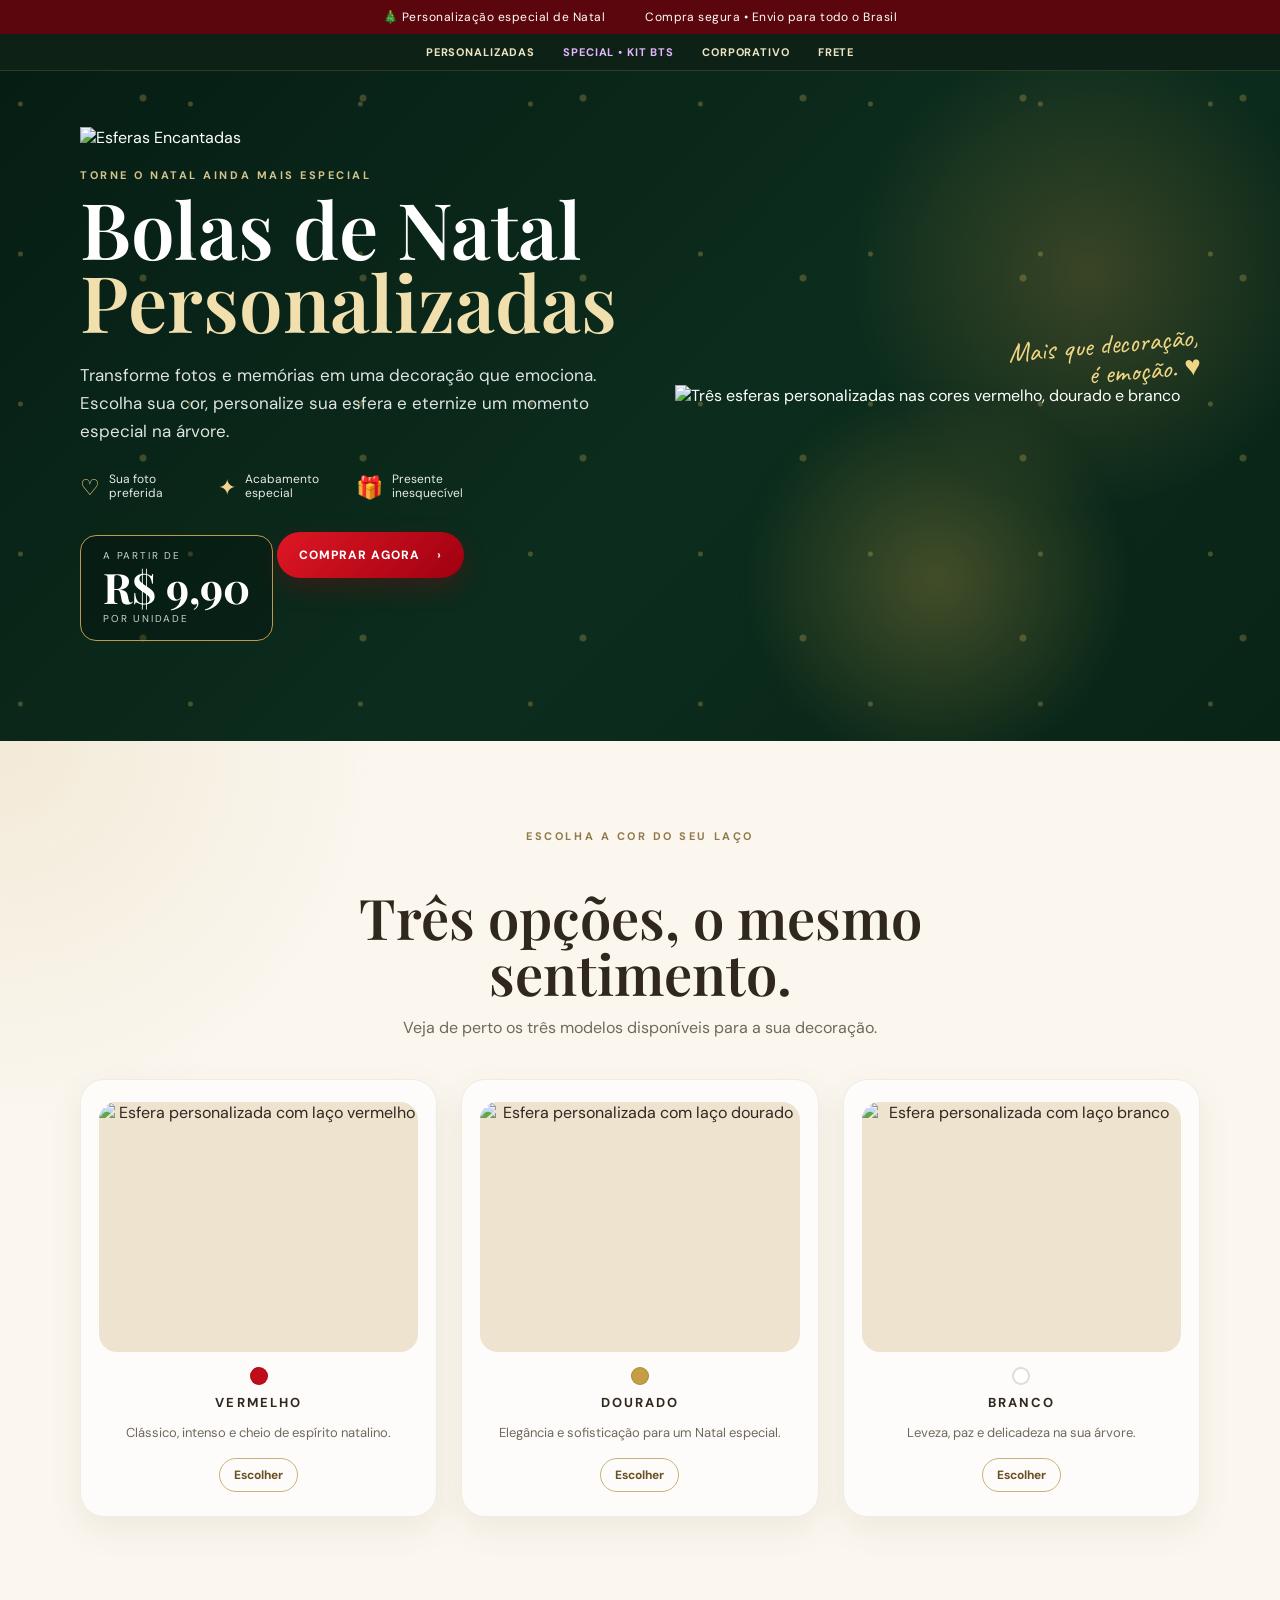
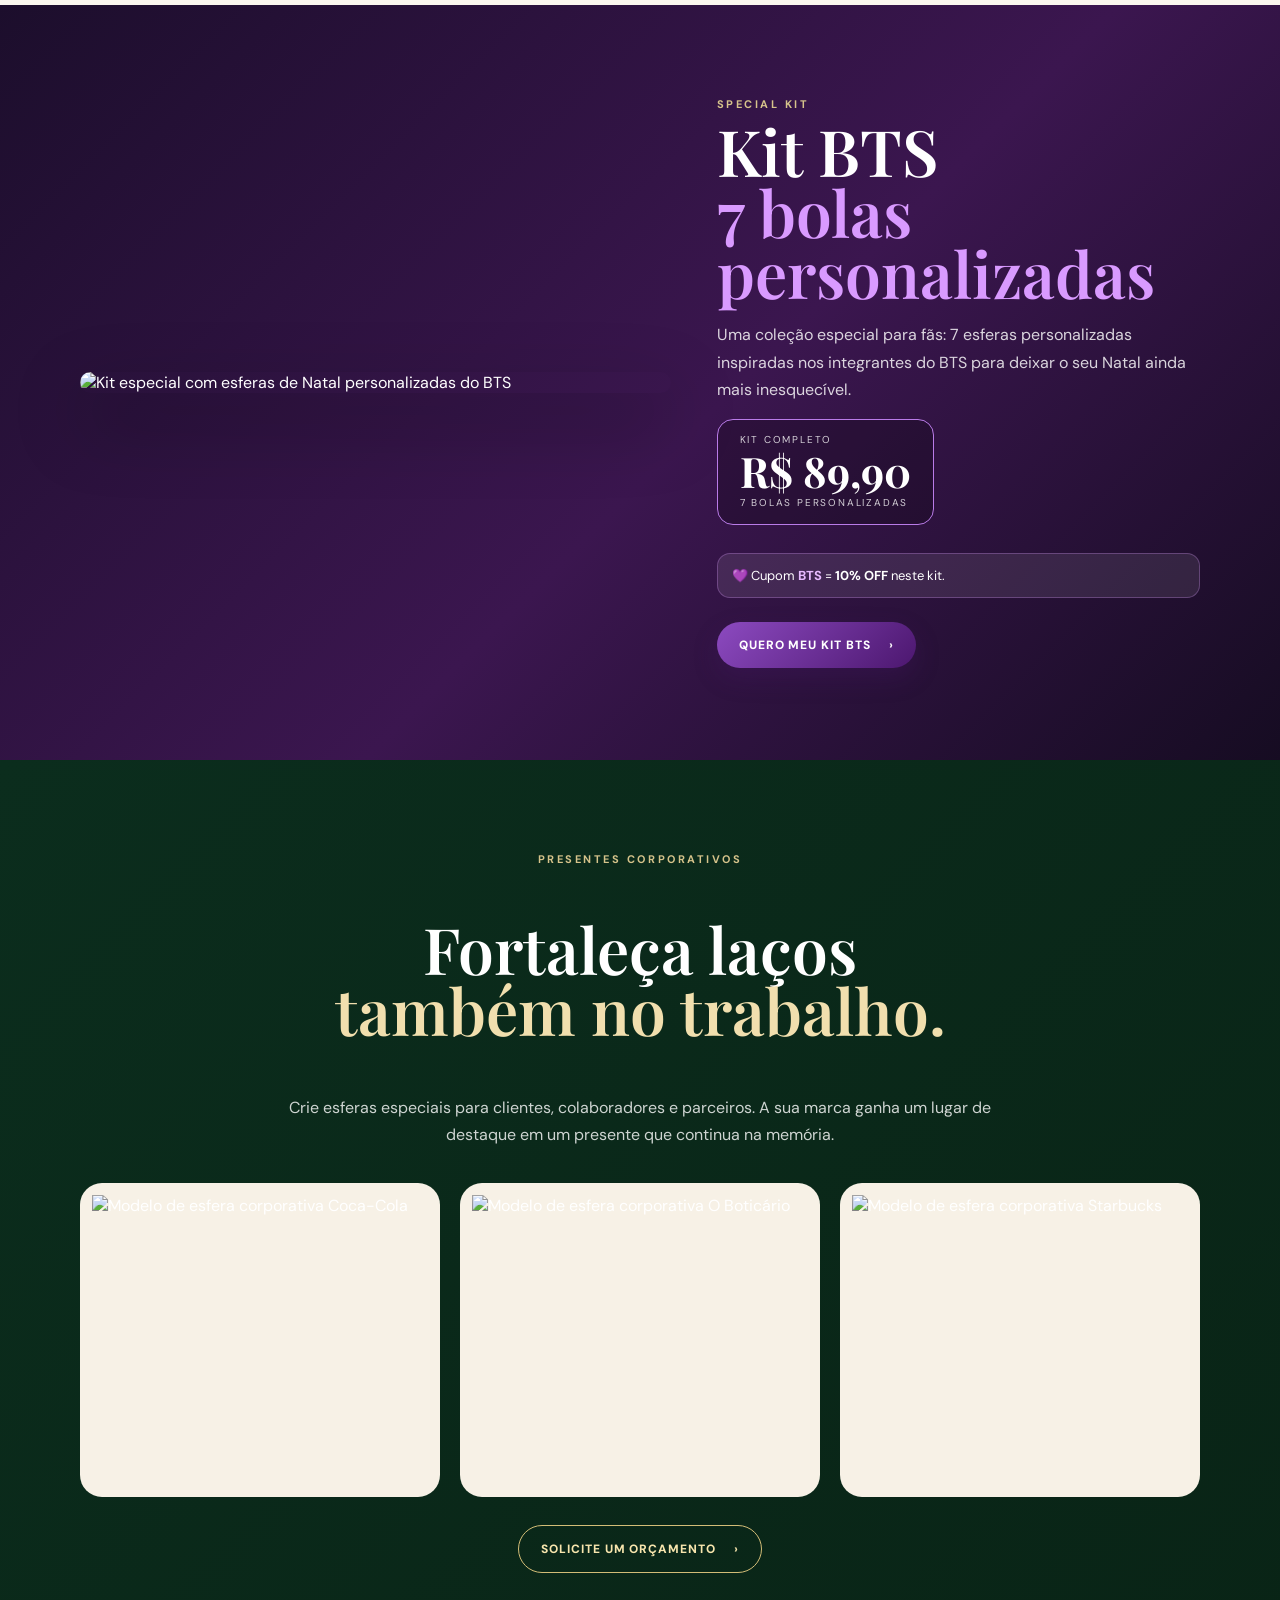
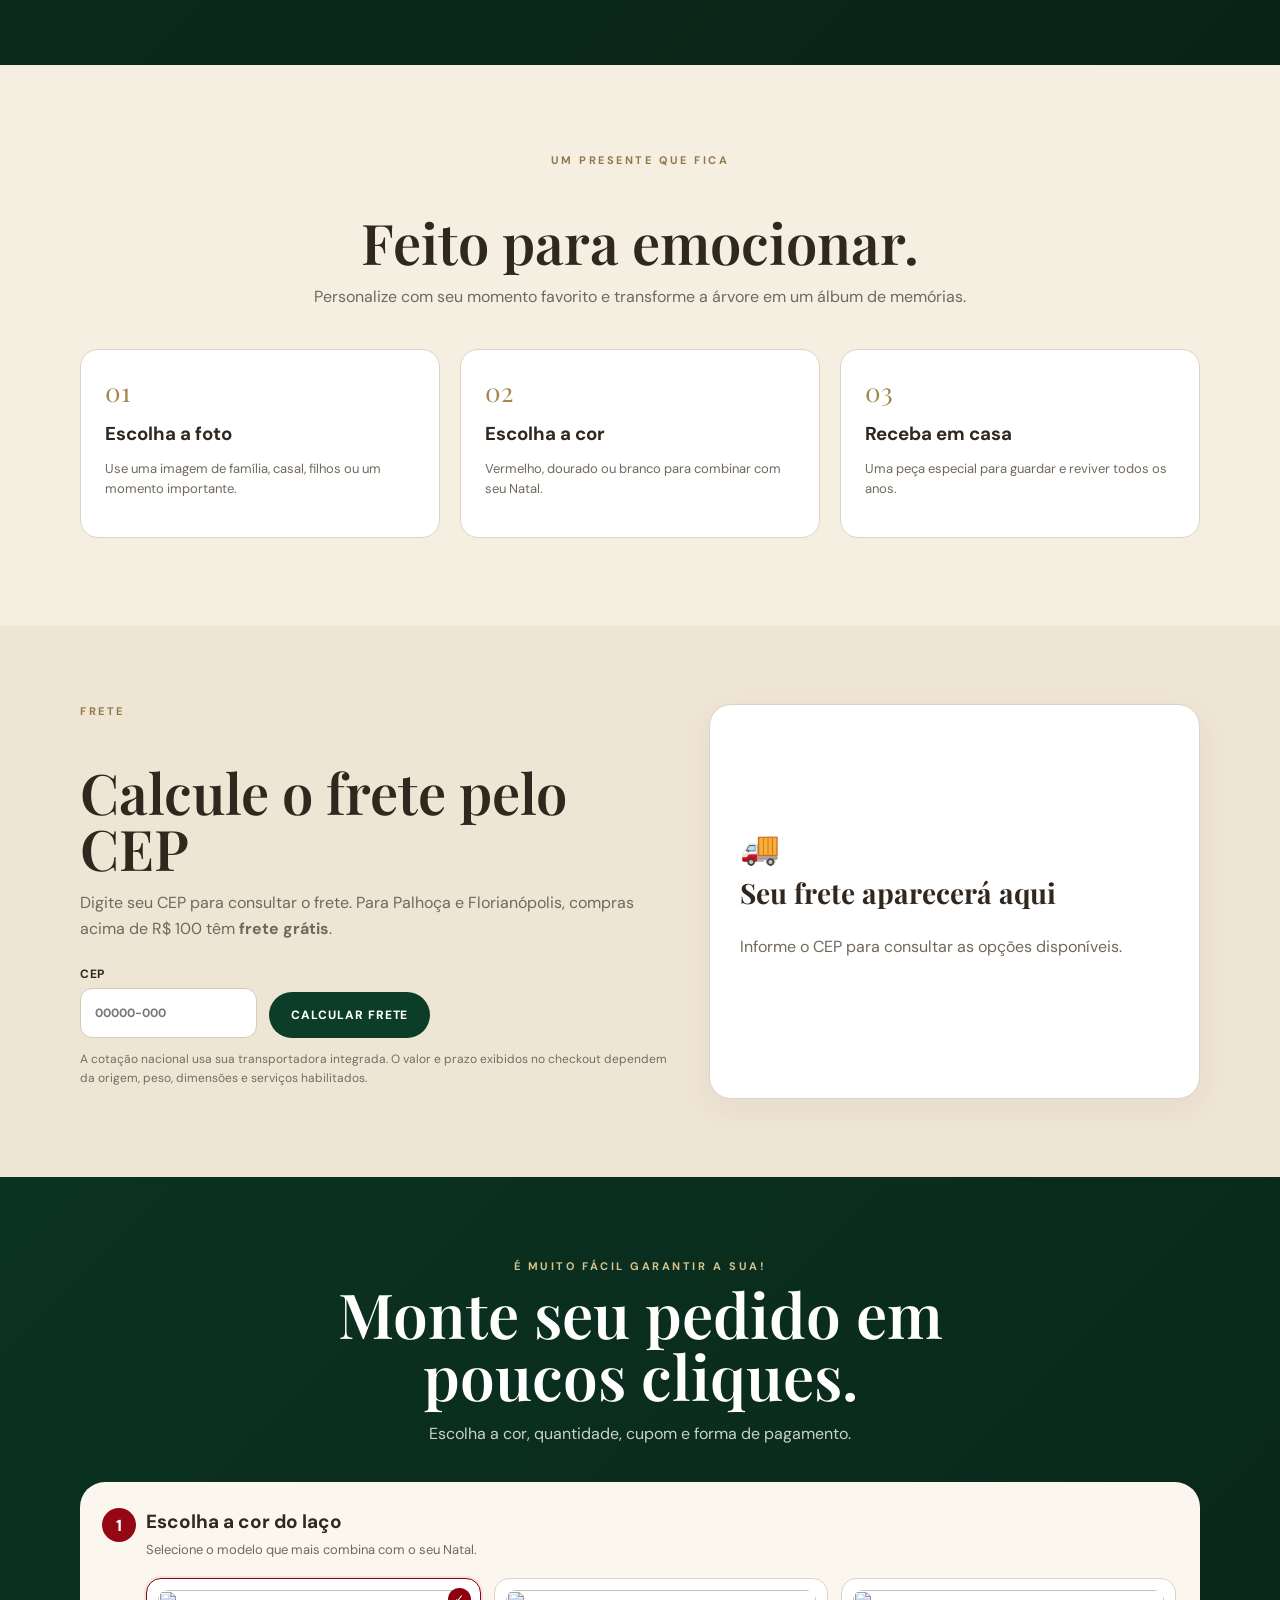
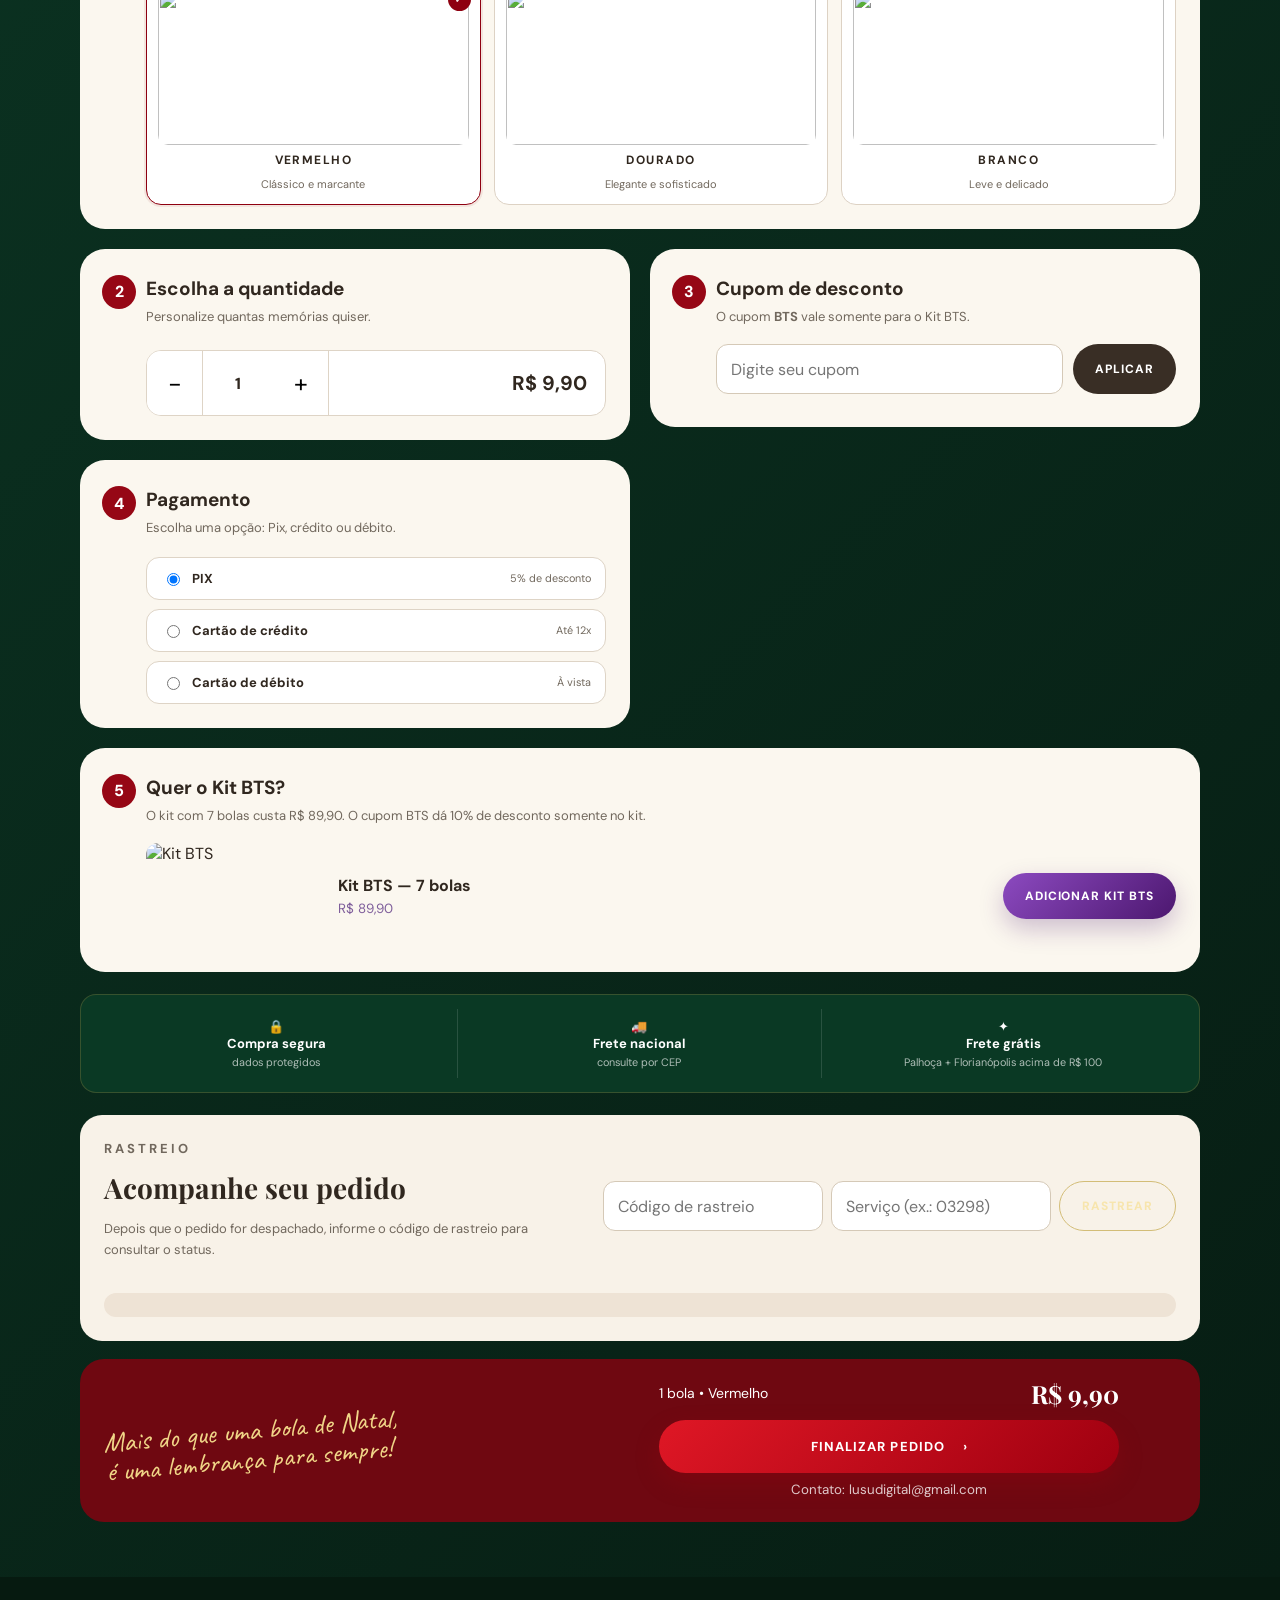
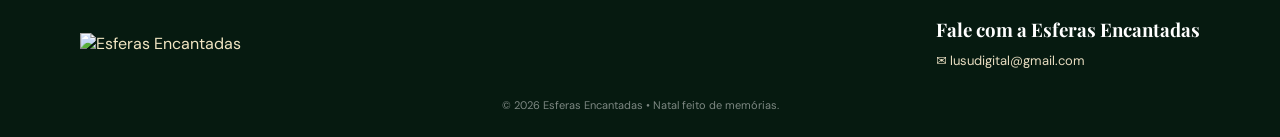
==== commit 956e0b6b: "Add files via upload" ====
--- a/index.html
+++ b/index.html
@@ -11,10 +11,8 @@
 <link rel="stylesheet" href="styles.css">
 </head>
 <body>
-<header class="topbar">
-  <div>🎄 Personalização especial de Natal</div>
-  <div>Compra segura • Envio para todo o Brasil</div>
-</header>
+<header class="topbar"><div>🎄 Personalização especial de Natal</div><div>Compra segura • Envio para todo o Brasil</div></header>
+<nav class="site-nav"><div class="container nav-inner"><a href="#pedido">Personalizadas</a><a class="nav-special" href="#bts">SPECIAL • KIT BTS</a><a href="#corporativo">Corporativo</a><a href="#frete">Frete</a></div></nav>
 
 <section class="hero">
   <div class="sparkles"></div>
@@ -32,131 +30,71 @@
       <div class="price-box"><small>A PARTIR DE</small><strong>R$ 9,90</strong><span>POR UNIDADE</span></div>
       <a class="btn btn-red" href="#pedido">COMPRAR AGORA <span>›</span></a>
     </div>
-    <div class="hero-visual">
-      <div class="hero-glow"></div>
-      <img src="assets/esferas-cores.png" alt="Três esferas personalizadas nas cores vermelho, dourado e branco">
-      <p class="handwritten">Mais que decoração,<br>é emoção. ♥</p>
-    </div>
+    <div class="hero-visual"><div class="hero-glow"></div><img src="assets/esferas-cores.png" alt="Três esferas personalizadas nas cores vermelho, dourado e branco"><p class="handwritten">Mais que decoração,<br>é emoção. ♥</p></div>
   </div>
 </section>
 
 <section class="section light">
   <div class="container center">
-    <p class="eyebrow dark">ESCOLHA A COR DO SEU LAÇO</p>
-    <h2>Três opções, o mesmo<br>sentimento.</h2>
-    <p class="sub">Veja de perto os três modelos disponíveis para a sua decoração.</p>
+    <p class="eyebrow dark">ESCOLHA A COR DO SEU LAÇO</p><h2>Três opções, o mesmo<br>sentimento.</h2><p class="sub">Veja de perto os três modelos disponíveis para a sua decoração.</p>
     <div class="products">
-      <article class="product-card">
-        <div class="product-image"><img src="assets/esfera-vermelha.png" alt="Esfera personalizada com laço vermelho"></div>
-        <span class="swatch red"></span><h3>VERMELHO</h3><p>Clássico, intenso e cheio de espírito natalino.</p>
-        <button class="select-color" data-color="vermelho">Escolher</button>
-      </article>
-      <article class="product-card">
-        <div class="product-image"><img src="assets/esfera-dourada.png" alt="Esfera personalizada com laço dourado"></div>
-        <span class="swatch gold"></span><h3>DOURADO</h3><p>Elegância e sofisticação para um Natal especial.</p>
-        <button class="select-color" data-color="dourado">Escolher</button>
-      </article>
-      <article class="product-card">
-        <div class="product-image"><img src="assets/esfera-branca.png" alt="Esfera personalizada com laço branco"></div>
-        <span class="swatch white"></span><h3>BRANCO</h3><p>Leveza, paz e delicadeza na sua árvore.</p>
-        <button class="select-color" data-color="branco">Escolher</button>
-      </article>
+      <article class="product-card"><div class="product-image"><img src="assets/esfera-vermelha.png" alt="Esfera personalizada com laço vermelho"></div><span class="swatch red"></span><h3>VERMELHO</h3><p>Clássico, intenso e cheio de espírito natalino.</p><button class="select-color" data-color="vermelho">Escolher</button></article>
+      <article class="product-card"><div class="product-image"><img src="assets/esfera-dourada.png" alt="Esfera personalizada com laço dourado"></div><span class="swatch gold"></span><h3>DOURADO</h3><p>Elegância e sofisticação para um Natal especial.</p><button class="select-color" data-color="dourado">Escolher</button></article>
+      <article class="product-card"><div class="product-image"><img src="assets/esfera-branca.png" alt="Esfera personalizada com laço branco"></div><span class="swatch white"></span><h3>BRANCO</h3><p>Leveza, paz e delicadeza na sua árvore.</p><button class="select-color" data-color="branco">Escolher</button></article>
     </div>
   </div>
 </section>
 
-<section class="corporate">
-  <div class="container corporate-head center">
-    <p class="eyebrow">PRESENTES CORPORATIVOS</p>
-    <h2>Fortaleça laços<br><em>também no trabalho.</em></h2>
-    <p>Crie esferas especiais para clientes, colaboradores e parceiros. A sua marca ganha um lugar de destaque em um presente que continua na memória.</p>
-  </div>
-  <div class="container corporate-showcase">
-    <div class="corp-card"><img src="assets/empresa-coca-cola.png" alt="Modelo de esfera corporativa Coca-Cola"></div>
-    <div class="corp-card"><img src="assets/empresa-o-boticario.png" alt="Modelo de esfera corporativa O Boticário"></div>
-    <div class="corp-card"><img src="assets/empresa-starbucks.png" alt="Modelo de esfera corporativa Starbucks"></div>
-  </div>
-  <div class="container center corporate-cta">
-    <a href="#pedido" class="btn btn-outline">SOLICITE UM ORÇAMENTO <span>›</span></a>
-  </div>
-</section>
-
-<section class="section cream">
-  <div class="container center">
-    <p class="eyebrow dark">UM PRESENTE QUE FICA</p>
-    <h2>Feito para emocionar.</h2>
-    <p class="sub">Personalize com seu momento favorito e transforme a árvore em um álbum de memórias.</p>
-    <div class="memory-grid">
-      <div><span>01</span><h3>Escolha a foto</h3><p>Use uma imagem de família, casal, filhos ou um momento importante.</p></div>
-      <div><span>02</span><h3>Escolha a cor</h3><p>Vermelho, dourado ou branco para combinar com seu Natal.</p></div>
-      <div><span>03</span><h3>Receba em casa</h3><p>Uma peça especial para guardar e reviver todos os anos.</p></div>
+<section class="bts-section" id="bts">
+  <div class="container bts-grid">
+    <div class="bts-art"><img src="assets/bts-kit-7-bolas.png" alt="Kit especial com esferas de Natal personalizadas do BTS"></div>
+    <div class="bts-copy">
+      <p class="eyebrow">SPECIAL KIT</p><h2>Kit BTS<br><em>7 bolas personalizadas</em></h2>
+      <p class="bts-lead">Uma coleção especial para fãs: 7 esferas personalizadas inspiradas nos integrantes do BTS para deixar o seu Natal ainda mais inesquecível.</p>
+      <div class="bts-price"><small>KIT COMPLETO</small><strong>R$ 89,90</strong><span>7 BOLAS PERSONALIZADAS</span></div>
+      <div class="coupon-callout">💜 Cupom <strong>BTS</strong> = <b>10% OFF</b> neste kit.</div>
+      <a href="#bts-pedido" class="btn btn-purple">QUERO MEU KIT BTS <span>›</span></a>
     </div>
   </div>
 </section>
 
-<section id="pedido" class="order">
-  <div class="container">
-    <div class="order-intro">
-      <p class="eyebrow">É MUITO FÁCIL GARANTIR A SUA!</p>
-      <h2>Monte seu pedido em poucos cliques.</h2>
-      <p>Escolha a cor da esfera e a quantidade desejada.</p>
-    </div>
+<section class="corporate" id="corporativo">
+  <div class="container corporate-head center"><p class="eyebrow">PRESENTES CORPORATIVOS</p><h2>Fortaleça laços<br><em>também no trabalho.</em></h2><p>Crie esferas especiais para clientes, colaboradores e parceiros. A sua marca ganha um lugar de destaque em um presente que continua na memória.</p></div>
+  <div class="container corporate-showcase"><div class="corp-card"><img src="assets/empresa-coca-cola.png" alt="Modelo de esfera corporativa Coca-Cola"></div><div class="corp-card"><img src="assets/empresa-o-boticario.png" alt="Modelo de esfera corporativa O Boticário"></div><div class="corp-card"><img src="assets/empresa-starbucks.png" alt="Modelo de esfera corporativa Starbucks"></div></div>
+  <div class="container center corporate-cta"><a href="#pedido" class="btn btn-outline">SOLICITE UM ORÇAMENTO <span>›</span></a></div>
+</section>
 
-    <div class="steps">
-      <div class="step step-wide">
-        <div class="step-number">1</div>
-        <div class="step-head"><h3>Escolha a cor do laço</h3><p>Selecione o modelo que mais combina com o seu Natal.</p></div>
-        <div class="color-options">
-          <label class="color-option active"><input type="radio" name="color" value="vermelho" checked><span class="check">✓</span><img src="assets/esfera-vermelha.png"><b>VERMELHO</b><small>Clássico e marcante</small></label>
-          <label class="color-option"><input type="radio" name="color" value="dourado"><span class="check">✓</span><img src="assets/esfera-dourada.png"><b>DOURADO</b><small>Elegante e sofisticado</small></label>
-          <label class="color-option"><input type="radio" name="color" value="branco"><span class="check">✓</span><img src="assets/esfera-branca.png"><b>BRANCO</b><small>Leve e delicado</small></label>
-        </div>
-      </div>
+<section class="section cream">
+  <div class="container center"><p class="eyebrow dark">UM PRESENTE QUE FICA</p><h2>Feito para emocionar.</h2><p class="sub">Personalize com seu momento favorito e transforme a árvore em um álbum de memórias.</p><div class="memory-grid"><div><span>01</span><h3>Escolha a foto</h3><p>Use uma imagem de família, casal, filhos ou um momento importante.</p></div><div><span>02</span><h3>Escolha a cor</h3><p>Vermelho, dourado ou branco para combinar com seu Natal.</p></div><div><span>03</span><h3>Receba em casa</h3><p>Uma peça especial para guardar e reviver todos os anos.</p></div></div></div>
+</section>
 
-      <div class="step">
-        <div class="step-number">2</div>
-        <div class="step-head"><h3>Escolha a quantidade</h3><p>Personalize quantas memórias quiser.</p></div>
-        <div class="qty-box"><button id="minus">−</button><span id="qty">1</span><button id="plus">+</button><strong id="total">R$ 9,90</strong></div>
-        <div class="discount-note">🏷 Desconto especial para quantidades maiores.</div>
-      </div>
-
-      <div class="step">
-        <div class="step-number">3</div>
-        <div class="step-head"><h3>Finalize com segurança</h3><p>Entre em contato para confirmar seu pedido e receber as orientações.</p></div>
-        <a class="btn btn-red full" href="mailto:lusudigital@gmail.com?subject=Pedido%20Esferas%20Encantadas">ENVIAR PEDIDO POR E-MAIL <span>›</span></a>
-      </div>
-    </div>
-
-    <div class="security-bar">
-      <span>🔒 <b>Ambiente seguro</b><small>e atendimento personalizado</small></span>
-      <span>🚚 <b>Entrega para todo o Brasil</b><small>consulte prazo</small></span>
-      <span>✦ <b>Produto personalizado</b><small>feito para você</small></span>
-    </div>
-
-    <div class="final-cta">
-      <div><p class="handwritten">Mais do que uma bola de Natal,<br>é uma lembrança para sempre!</p></div>
-      <div class="final-action">
-        <div class="summary"><span id="summaryText">1 bola • Vermelho</span><strong id="summaryTotal">R$ 9,90</strong></div>
-        <a id="emailCta" class="btn btn-red big" href="mailto:lusudigital@gmail.com?subject=Pedido%20Esferas%20Encantadas">FINALIZAR PEDIDO <span>›</span></a>
-        <small>Contato: lusudigital@gmail.com</small>
-      </div>
-    </div>
+<section class="shipping-section" id="frete">
+  <div class="container shipping-grid">
+    <div><p class="eyebrow dark">FRETE</p><h2>Calcule o frete pelo CEP</h2><p class="sub left">Digite seu CEP para consultar o frete. Para Palhoça e Florianópolis, compras acima de R$ 100 têm <b>frete grátis</b>.</p><div class="shipping-fields"><label>CEP<input id="cep" inputmode="numeric" maxlength="9" placeholder="00000-000"></label><button id="quoteShipping" class="btn btn-green">CALCULAR FRETE</button></div><p class="shipping-note">A cotação nacional usa sua transportadora integrada. O valor e prazo exibidos no checkout dependem da origem, peso, dimensões e serviços habilitados.</p></div>
+    <div class="shipping-result" id="shippingResult"><div class="result-icon">🚚</div><h3>Seu frete aparecerá aqui</h3><p>Informe o CEP para consultar as opções disponíveis.</p></div>
   </div>
 </section>
 
-<footer>
-  <div class="container footer-grid">
-    <img class="logo footer-logo" src="assets/logo-esferas-encantadas.png" alt="Esferas Encantadas">
-    <div class="footer-contact">
-      <h3>Fale com a Esferas Encantadas</h3>
-      <a href="mailto:lusudigital@gmail.com">✉ lusudigital@gmail.com</a>
-      <!-- SUBSTITUA o href e o texto pelo seu Instagram. -->
-      <a href="#" id="instagramLink">◎ Instagram <span id="instagramHandle">@seuinstagram</span></a>
+<section class="order" id="pedido">
+  <div class="container">
+    <div class="order-intro"><p class="eyebrow">É MUITO FÁCIL GARANTIR A SUA!</p><h2>Monte seu pedido em poucos cliques.</h2><p>Escolha a cor, quantidade, cupom e forma de pagamento.</p></div>
+    <div class="steps">
+      <div class="step step-wide"><div class="step-number">1</div><div class="step-head"><h3>Escolha a cor do laço</h3><p>Selecione o modelo que mais combina com o seu Natal.</p></div><div class="color-options"><label class="color-option active"><input type="radio" name="color" value="vermelho" checked><span class="check">✓</span><img src="assets/esfera-vermelha.png"><b>VERMELHO</b><small>Clássico e marcante</small></label><label class="color-option"><input type="radio" name="color" value="dourado"><span class="check">✓</span><img src="assets/esfera-dourada.png"><b>DOURADO</b><small>Elegante e sofisticado</small></label><label class="color-option"><input type="radio" name="color" value="branco"><span class="check">✓</span><img src="assets/esfera-branca.png"><b>BRANCO</b><small>Leve e delicado</small></label></div></div>
+      <div class="step"><div class="step-number">2</div><div class="step-head"><h3>Escolha a quantidade</h3><p>Personalize quantas memórias quiser.</p></div><div class="qty-box"><button id="minus">−</button><span id="qty">1</span><button id="plus">+</button><strong id="total">R$ 9,90</strong></div></div>
+      <div class="step"><div class="step-number">3</div><div class="step-head"><h3>Cupom de desconto</h3><p>O cupom <b>BTS</b> vale somente para o Kit BTS.</p></div><div class="coupon-form"><input id="coupon" placeholder="Digite seu cupom" autocomplete="off"><button id="applyCoupon" class="btn btn-dark">APLICAR</button></div><div id="couponMsg" class="coupon-msg"></div></div>
+      <div class="step"><div class="step-number">4</div><div class="step-head"><h3>Pagamento</h3><p>Escolha uma opção: Pix, crédito ou débito.</p></div><div class="payment-list"><label><input type="radio" name="payment" value="pix" checked><span>PIX</span><small>5% de desconto</small></label><label><input type="radio" name="payment" value="credit"><span>Cartão de crédito</span><small>Até 12x</small></label><label><input type="radio" name="payment" value="debit"><span>Cartão de débito</span><small>À vista</small></label></div></div>
+      <div class="step step-wide" id="bts-pedido"><div class="step-number">5</div><div class="step-head"><h3>Quer o Kit BTS?</h3><p>O kit com 7 bolas custa R$ 89,90. O cupom BTS dá 10% de desconto somente no kit.</p></div><div class="bts-buy-row"><div class="bts-mini"><img src="assets/bts-kit-7-bolas.png" alt="Kit BTS"><div><b>Kit BTS — 7 bolas</b><small>R$ 89,90</small></div></div><button id="chooseBts" class="btn btn-purple">ADICIONAR KIT BTS</button></div></div>
     </div>
+
+    <div class="security-bar"><span>🔒 <b>Compra segura</b><small>dados protegidos</small></span><span>🚚 <b>Frete nacional</b><small>consulte por CEP</small></span><span>✦ <b>Frete grátis</b><small>Palhoça + Florianópolis acima de R$ 100</small></span></div>
+
+    <div class="tracking-box"><div><p class="eyebrow">RASTREIO</p><h3>Acompanhe seu pedido</h3><p>Depois que o pedido for despachado, informe o código de rastreio para consultar o status.</p></div><div class="tracking-form"><input id="trackingCode" placeholder="Código de rastreio"><input id="serviceCode" placeholder="Serviço (ex.: 03298)" aria-label="Código do serviço de transporte"><button id="trackButton" class="btn btn-outline">RASTREAR</button></div><div class="tracking-result" id="trackingResult"></div></div>
+
+    <div class="final-cta"><div><p class="handwritten">Mais do que uma bola de Natal,<br>é uma lembrança para sempre!</p></div><div class="final-action"><div class="summary"><span id="summaryText">1 bola • Vermelho</span><strong id="summaryTotal">R$ 9,90</strong></div><a id="emailCta" class="btn btn-red big" href="mailto:lusudigital@gmail.com?subject=Pedido%20Esferas%20Encantadas">FINALIZAR PEDIDO <span>›</span></a><small>Contato: lusudigital@gmail.com</small></div></div>
   </div>
-  <div class="footer-bottom">© 2026 Esferas Encantadas • Natal feito de memórias.</div>
-</footer>
+</section>
 
+<footer><div class="container footer-grid"><img class="logo footer-logo" src="assets/logo-esferas-encantadas.png" alt="Esferas Encantadas"><div class="footer-contact"><h3>Fale com a Esferas Encantadas</h3><a href="mailto:lusudigital@gmail.com">✉ lusudigital@gmail.com</a></div></div><div class="footer-bottom">© 2026 Esferas Encantadas • Natal feito de memórias.</div></footer>
 <div class="toast" id="toast"></div>
 <script src="script.js"></script>
 </body>
--- a/styles.css
+++ b/styles.css
@@ -1,20 +1,5 @@
-@import url("https://fonts.googleapis.com/css2?family=Caveat:wght@500;600&family=DM+Sans:wght@400;500;600;700&family=Playfair+Display:wght@500;600;700&display=swap");
-:root{--green:#082818;--green2:#0e3a25;--red:#b70012;--red2:#85000d;--gold:#d0a64e;--cream:#f7f0e4;--paper:#fffaf2;--ink:#2d251d;--muted:#70665b}
-*{box-sizing:border-box}html{scroll-behavior:smooth}body{margin:0;background:var(--paper);color:var(--ink);font-family:"DM Sans",sans-serif}img{max-width:100%;display:block}.container{width:min(1140px,calc(100% - 32px));margin:auto}.topbar{background:#610710;color:#fff;padding:9px 16px;display:flex;justify-content:center;gap:40px;font-size:11px;letter-spacing:.05em}
-.hero{color:#fff;position:relative;overflow:hidden;padding:42px 0 70px;background:radial-gradient(circle at 78% 38%,rgba(218,169,76,.22),transparent 23%),linear-gradient(135deg,#061b11,#0b2e1c 58%,#06190f)}
-.sparkles{position:absolute;inset:0;opacity:.45;background-image:radial-gradient(circle,rgba(255,224,142,.8) 0 1px,transparent 2px);background-size:150px 140px}
-.hero-grid{position:relative;display:grid;grid-template-columns:1.05fr .95fr;gap:45px;align-items:center}.hero-copy{text-align:left}.logo{object-fit:contain}.hero-logo{width:210px;height:120px;object-position:left center}
-.eyebrow{margin:0 0 11px;font-size:11px;font-weight:800;letter-spacing:.22em;color:#e0c47f}.eyebrow.dark{color:#957641}h1,h2{font-family:"Playfair Display",serif}h1{font-size:clamp(44px,6.5vw,76px);line-height:.95;margin:0 0 22px}h1 em,h2 em{color:#efdca8;font-style:normal}.lead{max-width:600px;color:rgba(255,255,255,.86);line-height:1.65;font-size:16px}
-.feature-row{display:flex;gap:26px;flex-wrap:wrap;margin:27px 0}.feature-row div{display:flex;gap:9px;align-items:center}.feature-row b{color:#efd07f;font-size:21px}.feature-row span{font-size:11px;line-height:1.15}.price-box{display:inline-flex;flex-direction:column;border:1px solid #b89854;background:rgba(0,0,0,.18);border-radius:16px;padding:12px 20px;margin-bottom:22px}.price-box small,.price-box span{font-size:9px;letter-spacing:.17em;opacity:.8}.price-box strong{font:600 42px/1 "Playfair Display";margin:4px 0}
-.btn{display:inline-flex;align-items:center;justify-content:center;gap:18px;border:0;border-radius:999px;padding:15px 23px;font-weight:800;letter-spacing:.08em;font-size:11px;cursor:pointer;transition:.2s}.btn:hover{transform:translateY(-2px);filter:brightness(1.06)}.btn-red{background:linear-gradient(135deg,#dd1728,#92000e);color:white;box-shadow:0 12px 28px rgba(145,0,14,.28)}.btn-outline{color:#f3d998;border:1px solid #c8aa61;background:transparent}.btn.full,.btn.big{width:100%}
-.hero-visual{position:relative;display:flex;justify-content:center}.hero-visual:before{content:"";position:absolute;width:480px;height:480px;border-radius:50%;background:radial-gradient(circle,rgba(244,192,72,.25),transparent 68%);filter:blur(5px)}.hero-visual>img{position:relative;width:min(610px,100%);height:auto}.handwritten{font-family:Caveat,cursive;font-size:28px;line-height:1.05;color:#edd07c;transform:rotate(-4deg)}.hero-visual .handwritten{position:absolute;right:4%;bottom:2%;text-align:right}
-.section{padding:88px 0}.light{background:radial-gradient(circle at 5% 10%,rgba(206,169,87,.14),transparent 25%),var(--paper)}.cream{background:var(--cream)}.center{text-align:center}h2{font-size:clamp(38px,5.2vw,58px);line-height:1;margin:0 0 14px}.sub{max-width:690px;margin:0 auto;color:var(--muted);line-height:1.6}
-.products{margin-top:38px;display:grid;grid-template-columns:repeat(3,1fr);gap:22px}.product-card{background:#fff;border:1px solid #e4d7c6;border-radius:23px;padding:18px;box-shadow:0 12px 35px rgba(78,57,29,.08)}.product-image{height:280px;display:grid;place-items:center;overflow:hidden;background:linear-gradient(180deg,#fbf4e9,#eadfcf);border-radius:17px;margin-bottom:14px}.product-image img{width:100%;height:100%;object-fit:contain}.swatch{display:block;width:18px;height:18px;border-radius:50%;margin:auto auto 8px;border:1px solid rgba(0,0,0,.12)}.swatch.red{background:#c20718}.swatch.gold{background:#c79a3f}.swatch.white{background:#fff;box-shadow:inset 0 0 0 1px #ddd}.product-card h3{font-size:12px;letter-spacing:.18em;margin:0 0 7px}.product-card p{color:var(--muted);font-size:13px;line-height:1.45;margin:0 0 16px}.select-color{border:1px solid #ceb274;background:transparent;border-radius:999px;color:#6e5425;padding:8px 15px;font-weight:700;font-size:11px;cursor:pointer}
-.corporate{padding:88px 0;background:linear-gradient(135deg,#08291a,#061b11);color:white}.corporate-head p:not(.eyebrow){max-width:720px;margin:0 auto;color:rgba(255,255,255,.76);line-height:1.65}.corporate-showcase{display:grid;grid-template-columns:repeat(3,1fr);gap:15px;margin-top:36px}.corp-card{background:rgba(255,255,255,.045);border:1px solid rgba(221,193,113,.14);border-radius:20px;overflow:hidden;display:grid;place-items:center;min-height:330px}.corp-card img{width:100%;height:100%;object-fit:contain}.corporate-cta{margin-top:26px}
-.memory-grid{display:grid;grid-template-columns:repeat(3,1fr);gap:18px;margin-top:38px}.memory-grid>div{background:#fff;border:1px solid #e3d7c6;border-radius:18px;padding:24px;text-align:left}.memory-grid span{font-family:"Playfair Display";color:#ad8740;font-size:25px}.memory-grid h3{margin:12px 0 8px;font-size:17px}.memory-grid p{margin:0;color:var(--muted);line-height:1.5;font-size:13px}
-.order{padding:82px 0 55px;color:#fff;background:radial-gradient(circle at 83% 15%,rgba(205,159,70,.16),transparent 20%),linear-gradient(135deg,#082d1c,#05190f)}.order-intro{text-align:center;max-width:760px;margin:0 auto 36px}.order-intro p:last-child{color:rgba(255,255,255,.74)}.steps{display:grid;grid-template-columns:1fr 1fr;gap:20px}.step{position:relative;color:var(--ink);background:var(--paper);border-radius:24px;padding:27px 24px 24px 66px}.step-wide{grid-column:1/-1}.step-number{position:absolute;left:22px;top:25px;width:34px;height:34px;border-radius:50%;display:grid;place-items:center;background:var(--red2);color:#fff;font-weight:800}.step-head h3{margin:0 0 6px;font-size:18px}.step-head p{margin:0;color:var(--muted);font-size:13px}.color-options{display:grid;grid-template-columns:repeat(3,1fr);gap:12px;margin-top:17px}.color-option{position:relative;background:#fff;border:1px solid #ddd1c2;border-radius:15px;padding:9px;text-align:center;cursor:pointer}.color-option.active{border-color:#a10a17;box-shadow:0 0 0 2px rgba(161,10,23,.08)}.color-option input{position:absolute;opacity:0}.color-option img{height:180px;width:100%;object-fit:contain;border-radius:10px;background:#f2eadf}.color-option b{display:block;font-size:11px;letter-spacing:.12em;margin:6px 0 3px}.color-option small{color:var(--muted);font-size:10px}.check{display:none;position:absolute;right:8px;top:8px;width:23px;height:23px;border-radius:50%;background:#990714;color:#fff;place-items:center;font-size:11px}.color-option.active .check{display:grid}
-.qty-box{margin-top:20px;background:#fff;border:1px solid #ded4c6;border-radius:14px;min-height:66px;display:grid;grid-template-columns:52px 60px 52px 1fr;align-items:center;overflow:hidden}.qty-box button{height:100%;border:0;border-right:1px solid #ded4c6;background:#fff;font-size:25px;cursor:pointer}.qty-box span{text-align:center;font-weight:800}.qty-box strong{text-align:right;padding-right:15px;font:600 20px "Playfair Display"}.discount-note{margin-top:13px;background:#efe3d0;color:#604c2d;padding:12px;border-radius:11px;font-size:11px}.security-bar{margin-top:21px;display:grid;grid-template-columns:repeat(3,1fr);background:#0a3b24;border:1px solid rgba(204,165,79,.2);border-radius:16px;padding:12px}.security-bar span{display:flex;flex-direction:column;text-align:center;padding:8px;border-right:1px solid rgba(255,255,255,.13);font-size:12px}.security-bar span:last-child{border:0}.security-bar small{color:rgba(255,255,255,.62);margin-top:3px}.final-cta{margin-top:18px;border-radius:23px;background:#6e0711;padding:17px 22px 21px;display:grid;grid-template-columns:.8fr 1.2fr;gap:24px;align-items:center}.final-action{text-align:center}.summary{max-width:460px;margin:0 auto 9px;display:flex;justify-content:space-between;align-items:center}.summary strong{font:600 25px "Playfair Display"}.final-action small{display:block;margin-top:8px;opacity:.75}
-footer{background:#04170e;color:#efe0b6;padding:35px 0 0}.footer-grid{display:grid;grid-template-columns:1fr 1fr;align-items:center;gap:30px}.footer-logo{width:230px;max-height:150px}.footer-contact{display:flex;flex-direction:column;gap:10px}.footer-contact h3{margin:0 0 4px;font-family:"Playfair Display";font-size:20px}.footer-contact a{color:#f5e9c8;font-size:13px}.footer-bottom{margin-top:25px;padding:14px;text-align:center;border-top:1px solid rgba(255,255,255,.1);color:rgba(255,255,255,.5);font-size:10px}
-.toast{position:fixed;left:50%;bottom:22px;transform:translate(-50%,20px);opacity:0;pointer-events:none;background:#08291a;color:#fff;border:1px solid rgba(222,193,109,.3);padding:12px 17px;border-radius:999px;z-index:99;transition:.25s}.toast.show{opacity:1;transform:translate(-50%,0)}
-@media(max-width:900px){.hero-grid,.footer-grid,.final-cta{grid-template-columns:1fr}.hero-copy{text-align:center}.hero-logo{margin:auto}.lead{margin-inline:auto}.feature-row{justify-content:center}.hero-visual .handwritten{right:9%}.products,.corporate-showcase,.memory-grid{grid-template-columns:1fr}.product-card{max-width:510px;margin:auto;width:100%}.steps{grid-template-columns:1fr}.step-wide{grid-column:auto}}
-@media(max-width:620px){.topbar{flex-direction:column;gap:3px;text-align:center;font-size:9px}.hero{padding-top:30px}.hero-visual>img{width:120%;max-width:none;margin-left:-10%}.section,.corporate,.order{padding:65px 0}.color-options{grid-template-columns:1fr}.color-option img{height:210px}.security-bar{grid-template-columns:1fr}.security-bar span{border-right:0;border-bottom:1px solid rgba(255,255,255,.12)}.security-bar span:last-child{border-bottom:0}.qty-box{grid-template-columns:46px 55px 46px 1fr}.qty-box strong{font-size:17px;padding-right:11px}.hero-logo{width:190px;height:110px}}
+@import url('https://fonts.googleapis.com/css2?family=Caveat:wght@500;600&family=DM+Sans:wght@400;500;600;700&family=Playfair+Display:wght@500;600;700&display=swap');
+:root{--green:#0b3d29;--green2:#123f2b;--red:#be0614;--red2:#8e0010;--gold:#c9a34e;--cream:#f5efe2;--cream2:#fbf7ef;--ink:#30271f;--muted:#71685d;--purple:#5a2a86;--purple2:#38135f;--white:#fff;--shadow:0 18px 50px rgba(0,0,0,.12)}
+*{box-sizing:border-box}html{scroll-behavior:smooth}body{margin:0;background:var(--cream2);color:var(--ink);font-family:"DM Sans",system-ui,sans-serif}img{max-width:100%;display:block}a{text-decoration:none;color:inherit}button{font:inherit;cursor:pointer}.container{width:min(1120px,calc(100% - 32px));margin-inline:auto}.topbar{background:#5b060d;color:#fff;font-size:12px;letter-spacing:.04em;display:flex;justify-content:center;gap:40px;padding:9px 16px}.site-nav{position:sticky;top:0;z-index:20;background:rgba(6,26,16,.97);backdrop-filter:blur(9px);border-bottom:1px solid rgba(201,163,78,.2)}.nav-inner{display:flex;justify-content:center;align-items:center;gap:28px;padding:11px 0}.nav-inner a{color:#efe5c4;font-size:11px;font-weight:700;letter-spacing:.08em;text-transform:uppercase}.nav-inner .nav-special{color:#e6b6ff}.logo{object-fit:contain}.hero{position:relative;overflow:hidden;background:radial-gradient(circle at 85% 30%,rgba(196,146,68,.25),transparent 20%),linear-gradient(135deg,#061d14,#0c2d1d 55%,#082417);color:#fff;padding:56px 0 76px}.hero::before{content:"";position:absolute;inset:0;background:radial-gradient(circle at 12% 22%,rgba(255,209,106,.45) 0 2px,transparent 3px),radial-gradient(circle at 65% 15%,rgba(255,209,106,.42) 0 3px,transparent 4px);background-size:170px 150px,220px 180px;opacity:.55}.hero-grid{position:relative;z-index:1;display:grid;grid-template-columns:1.02fr .98fr;gap:48px;align-items:center}.hero-logo{width:190px;margin-bottom:20px}.eyebrow{margin:0 0 10px;font-size:11px;font-weight:700;letter-spacing:.23em;color:#d6c38b}.eyebrow.dark{color:#92794b}h1,h2{font-family:"Playfair Display",Georgia,serif;font-weight:600}h1{font-size:clamp(45px,7vw,78px);line-height:.94;margin:0 0 22px}h1 em,h2 em{color:#f1dfae;font-style:normal}.hero .lead{color:rgba(255,255,255,.87);line-height:1.65;font-size:17px;max-width:570px}.feature-row{display:flex;gap:28px;margin:28px 0 30px;flex-wrap:wrap}.feature-row div{display:flex;gap:9px;align-items:center;min-width:110px}.feature-row b{color:#f2d58c;font-size:22px}.feature-row span{font-size:12px;line-height:1.15;opacity:.9}.price-box,.bts-price{border:1px solid #be9950;background:rgba(0,0,0,.22);border-radius:16px;padding:13px 22px 15px;display:inline-flex;flex-direction:column;align-items:flex-start;margin-bottom:24px}.price-box small,.price-box span,.bts-price small,.bts-price span{font-size:10px;letter-spacing:.18em;opacity:.8}.price-box strong,.bts-price strong{font-family:"Playfair Display";font-size:42px;line-height:1;margin:4px 0}.btn{border:0;display:inline-flex;align-items:center;justify-content:center;gap:18px;border-radius:999px;padding:15px 22px;font-weight:800;letter-spacing:.08em;font-size:12px;transition:transform .2s ease,filter .2s ease}.btn:hover{transform:translateY(-2px);filter:brightness(1.08)}.btn-red{background:linear-gradient(135deg,#df1725,#9f0010);color:#fff;box-shadow:0 10px 25px rgba(159,0,16,.28)}.btn-outline{border:1px solid #d3bd77;color:#f7e5ad;background:transparent}.btn-green{background:var(--green);color:#fff}.btn-dark{background:#392e25;color:#fff}.btn-purple{background:linear-gradient(135deg,#8c4ac0,#4c176f);color:#fff;box-shadow:0 10px 25px rgba(76,23,111,.25)}.full{width:100%}.hero-visual{position:relative;display:flex;justify-content:center}.hero-glow{position:absolute;width:390px;height:390px;border-radius:50%;background:radial-gradient(circle,rgba(240,191,85,.25),transparent 70%);filter:blur(10px)}.hero-visual>img{position:relative;width:min(530px,100%);mix-blend-mode:screen}.handwritten{font-family:Caveat,cursive;font-size:28px;line-height:1.05;color:#f0d587;transform:rotate(-5deg)}.hero-visual .handwritten{position:absolute;right:0;bottom:-10px;text-align:right}.section{padding:88px 0}.section h2,.shipping-section h2{font-size:clamp(35px,5vw,56px);line-height:1;margin-bottom:14px}.center{text-align:center}.sub{max-width:700px;margin:0 auto;color:var(--muted);line-height:1.6}.sub.left{margin:0;max-width:620px}.light{background:radial-gradient(circle at top left,rgba(203,173,108,.18),transparent 25%),var(--cream2)}.products{margin-top:38px;display:grid;grid-template-columns:repeat(3,1fr);gap:24px}.product-card{background:rgba(255,255,255,.65);border:1px solid rgba(139,112,71,.12);border-radius:24px;padding:22px 18px 24px;box-shadow:0 12px 35px rgba(87,65,28,.08)}.product-image{height:250px;display:grid;place-items:center;overflow:hidden;border-radius:18px;background:#eee3cf;margin-bottom:15px}.product-image img{width:100%;height:100%;object-fit:contain}.swatch{width:18px;height:18px;border-radius:50%;margin:0 auto 9px;border:1px solid rgba(0,0,0,.14);display:block}.swatch.red{background:#c10d19}.swatch.gold{background:#c49e43}.swatch.white{background:#fff;box-shadow:inset 0 0 0 1px #ddd}.product-card h3{font-size:13px;letter-spacing:.16em;margin:0 0 8px}.product-card p{margin-bottom:16px;color:var(--muted);font-size:13px;line-height:1.4}.select-color{background:transparent;border:1px solid #c9b27a;border-radius:999px;padding:8px 14px;color:#6b5122;font-weight:700;font-size:12px}.bts-section{background:linear-gradient(135deg,#1c0e2c,#3b164f 55%,#160c22);color:#fff;padding:92px 0;overflow:hidden}.bts-grid{display:grid;grid-template-columns:1.1fr .9fr;gap:46px;align-items:center}.bts-art{display:flex;justify-content:center}.bts-art img{width:min(650px,100%);max-height:520px;object-fit:contain;border-radius:25px;box-shadow:0 28px 70px rgba(0,0,0,.35)}.bts-copy h2{font-size:clamp(42px,5vw,66px);line-height:.95;margin:0 0 18px}.bts-copy h2 em{color:#d99aff}.bts-lead{color:rgba(255,255,255,.82);line-height:1.7;max-width:520px}.bts-price{border-color:#b97be8}.coupon-callout{background:rgba(255,255,255,.09);border:1px solid rgba(217,154,255,.28);border-radius:13px;padding:13px 14px;margin:4px 0 24px;font-size:13px}.coupon-callout strong{color:#e7baff}.corporate{background:linear-gradient(135deg,#0b2d1d,#092416);color:#fff;padding:92px 0}.corporate-head{max-width:720px}.corporate-head h2{font-size:clamp(40px,5vw,64px);line-height:.95}.corporate-head p:last-child{color:rgba(255,255,255,.8);line-height:1.7}.corporate-showcase{display:grid;grid-template-columns:repeat(3,1fr);gap:20px;margin-top:35px}.corp-card{background:#f7f1e6;border-radius:22px;padding:12px;min-height:300px;display:grid;place-items:center}.corp-card img{width:100%;height:290px;object-fit:contain}.corporate-cta{margin-top:28px}.cream{background:#f5efe2}.memory-grid{display:grid;grid-template-columns:repeat(3,1fr);gap:20px;margin-top:40px}.memory-grid>div{background:#fff;border:1px solid #ded4c6;border-radius:18px;padding:24px;text-align:left}.memory-grid span{font-family:"Playfair Display";color:#a58650;font-size:26px}.memory-grid h3{margin:12px 0 6px}.memory-grid p{font-size:13px;color:var(--muted);line-height:1.55}.shipping-section{background:#efe5d5;padding:78px 0}.shipping-grid{display:grid;grid-template-columns:1.1fr .9fr;gap:28px;align-items:stretch}.shipping-fields{display:flex;gap:12px;align-items:end;margin:25px 0 12px;flex-wrap:wrap}.shipping-fields label{display:flex;flex-direction:column;gap:6px;font-size:12px;font-weight:700;letter-spacing:.05em}.shipping-fields input,.coupon-form input,.tracking-form input{height:50px;border:1px solid #d5c9b7;border-radius:12px;padding:0 14px;font:inherit;background:#fff}.shipping-note{color:#756c61;font-size:12px;line-height:1.55;max-width:620px}.shipping-result{background:#fff;border-radius:22px;border:1px solid #ded4c6;padding:30px;min-height:240px;display:flex;flex-direction:column;justify-content:center;align-items:flex-start;box-shadow:0 10px 30px rgba(78,59,28,.06)}.shipping-result h3{margin:5px 0 8px;font-family:"Playfair Display";font-size:28px}.shipping-result p{color:var(--muted);line-height:1.5}.shipping-result strong{font-family:"Playfair Display";font-size:30px;color:var(--green)}.result-icon{font-size:32px}.freight-option{width:100%;background:#f7f0e4;border-radius:13px;padding:14px;display:flex;justify-content:space-between;margin-top:10px}.api-warning{font-size:12px;background:#f4ece0;padding:12px;border-radius:12px}.loader{width:28px;height:28px;border:3px solid #d9cdbb;border-top-color:#8d6b35;border-radius:50%;animation:spin .8s linear infinite}@keyframes spin{to{transform:rotate(360deg)}}.order{background:linear-gradient(135deg,#0b3322,#071d13);color:#fff;padding:82px 0 55px}.order-intro{text-align:center;max-width:730px;margin:0 auto 38px}.order-intro h2{font-size:clamp(38px,5vw,62px);line-height:1;margin:0 0 13px}.order-intro p:last-child{color:rgba(255,255,255,.78)}.steps{display:grid;grid-template-columns:1fr 1fr;gap:20px;align-items:start}.step{position:relative;background:var(--cream2);color:var(--ink);border-radius:25px;padding:27px 24px 24px 66px}.step-wide{grid-column:1/-1}.step-number{position:absolute;left:22px;top:26px;width:34px;height:34px;border-radius:50%;display:grid;place-items:center;background:#960715;color:#fff;font-weight:800}.step-head h3{margin:0 0 6px;font-size:19px}.step-head p{margin:0;color:var(--muted);font-size:13px;line-height:1.5}.color-options{display:grid;grid-template-columns:repeat(3,1fr);gap:13px;margin-top:18px}.color-option{position:relative;border:1px solid #ddd2c4;background:#fff;border-radius:15px;padding:11px;text-align:center;cursor:pointer}.color-option.active{border-color:#8e0010;box-shadow:0 0 0 2px rgba(142,0,16,.08)}.color-option input{position:absolute;opacity:0;pointer-events:none}.color-option img{height:155px;width:100%;object-fit:contain;border-radius:10px;margin-bottom:7px}.color-option b{display:block;font-size:12px;letter-spacing:.12em;margin-bottom:4px}.color-option small{color:var(--muted);font-size:11px}.check{display:none;position:absolute;top:9px;right:9px;background:#8e0010;color:#fff;width:23px;height:23px;border-radius:50%;place-items:center;font-size:12px}.color-option.active .check{display:grid}.qty-box{margin-top:24px;background:#fff;border:1px solid #ded4c6;border-radius:15px;min-height:66px;display:grid;grid-template-columns:56px 70px 56px 1fr;align-items:center;overflow:hidden}.qty-box button{height:100%;border:0;border-right:1px solid #ded4c6;background:#fff;font-size:25px}.qty-box span{text-align:center;font-weight:800}.qty-box strong{padding:0 18px;text-align:right;font-size:20px}.coupon-form{display:grid;grid-template-columns:1fr auto;gap:10px;margin-top:18px}.coupon-msg{margin-top:9px;font-size:12px;color:#8f1620}.payment-list{display:grid;gap:9px;margin-top:19px}.payment-list label{background:#fff;border:1px solid #ded4c6;border-radius:13px;padding:12px 14px;display:grid;grid-template-columns:23px 1fr auto;align-items:center;gap:8px;font-size:13px}.payment-list label span{font-weight:700}.payment-list label small{color:var(--muted)}.bts-buy-row{margin-top:18px;display:flex;gap:16px;align-items:center;justify-content:space-between;flex-wrap:wrap}.bts-mini{display:flex;align-items:center;gap:12px}.bts-mini img{width:180px;height:105px;object-fit:cover;border-radius:12px}.bts-mini b,.bts-mini small{display:block}.bts-mini small{color:#7f5e9b;margin-top:4px}.selected-bts{box-shadow:0 0 0 3px rgba(146,78,196,.18)}.security-bar{margin-top:22px;background:#0a3924;border-radius:16px;border:1px solid rgba(201,163,78,.23);display:grid;grid-template-columns:repeat(3,1fr);padding:14px}.security-bar span{display:flex;flex-direction:column;text-align:center;padding:9px 14px;border-right:1px solid rgba(255,255,255,.13);font-size:13px}.security-bar span:last-child{border-right:0}.security-bar b{color:#fff}.security-bar small{color:rgba(255,255,255,.67);margin-top:3px}.tracking-box{margin-top:22px;background:#f8f2e8;color:var(--ink);border-radius:22px;padding:24px;display:grid;grid-template-columns:1fr 1fr;gap:20px;align-items:center}.tracking-box h3{font-family:"Playfair Display";font-size:28px;margin:0 0 8px}.tracking-box p{color:var(--muted);font-size:13px;line-height:1.55}.tracking-form{display:grid;grid-template-columns:1fr 1fr auto;gap:8px}.tracking-result{grid-column:1/-1;color:#594f45;background:#eee3d5;border-radius:12px;padding:12px;font-size:12px}.tracking-result span{display:block;margin-top:4px}.final-cta{margin-top:18px;padding:18px 24px 24px;background:#6f0811;border-radius:24px;display:grid;grid-template-columns:.9fr 1.1fr;gap:30px;align-items:center}.final-cta .handwritten{margin:0}.final-action{text-align:center}.summary{display:flex;justify-content:space-between;align-items:center;max-width:460px;margin:0 auto 10px;font-size:14px}.summary strong{font-family:"Playfair Display";font-size:25px}.btn.big{width:100%;max-width:460px;padding:18px 24px;font-size:13px}.final-action small{display:block;margin-top:8px;opacity:.78}.footer-grid{display:flex;justify-content:space-between;align-items:center;gap:30px}.footer-contact h3{margin:0 0 7px;color:#fff;font-family:"Playfair Display"}.footer-contact a{color:#e7dcc0;font-size:13px}.footer-logo{width:165px}footer{background:#061a10;color:#f1e5c2;padding:40px 16px 25px}.footer-bottom{text-align:center;color:rgba(255,255,255,.48);font-size:11px;margin-top:28px}.toast{position:fixed;left:50%;bottom:22px;transform:translate(-50%,20px);background:#0b2d1d;color:#fff;padding:12px 16px;border-radius:999px;border:1px solid rgba(217,189,119,.3);box-shadow:0 12px 30px rgba(0,0,0,.23);opacity:0;pointer-events:none;transition:.25s;z-index:50}.toast.show{opacity:1;transform:translate(-50%,0)}
+@media(max-width:900px){.hero-grid,.bts-grid,.shipping-grid,.tracking-box,.final-cta{grid-template-columns:1fr}.hero-copy{text-align:center}.hero .lead{margin-inline:auto}.feature-row{justify-content:center}.price-box,.bts-price{align-items:center}.products,.memory-grid,.corporate-showcase{grid-template-columns:1fr}.product-card{max-width:520px;margin-inline:auto;width:100%}.steps{grid-template-columns:1fr}.step-wide{grid-column:auto}.tracking-form{grid-template-columns:1fr}.bts-art{order:2}.bts-copy{order:1}.footer-grid{flex-direction:column;text-align:center}}
+@media(max-width:620px){.topbar{flex-direction:column;gap:3px;text-align:center;font-size:10px}.hero{padding-top:36px}h1{font-size:44px}.section,.corporate,.bts-section,.shipping-section,.order{padding:66px 0}.color-options{grid-template-columns:1fr}.color-option img{height:210px}.security-bar{grid-template-columns:1fr}.security-bar span{border-right:0;border-bottom:1px solid rgba(255,255,255,.13)}.security-bar span:last-child{border-bottom:0}.qty-box{grid-template-columns:48px 58px 48px 1fr}.qty-box strong{font-size:18px;padding-right:12px}.shipping-fields{align-items:stretch}.shipping-fields .btn{width:100%}}
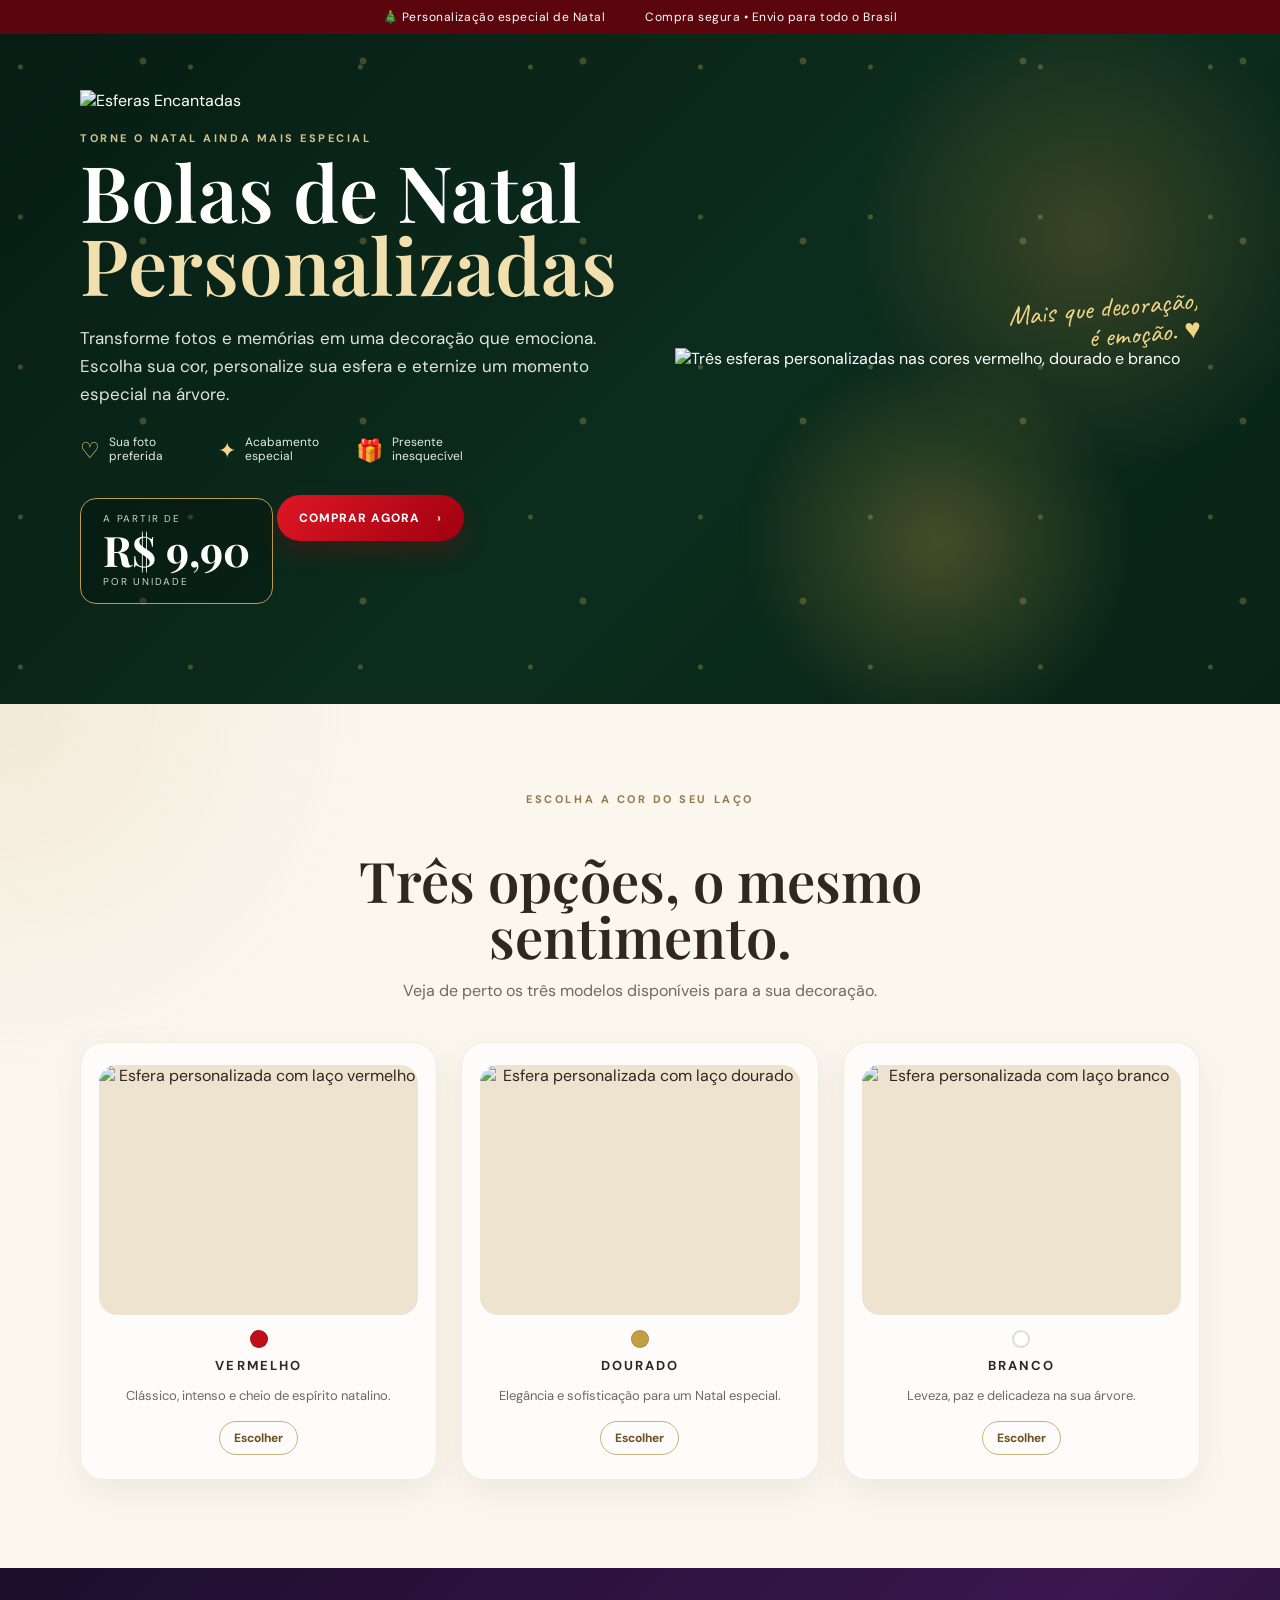
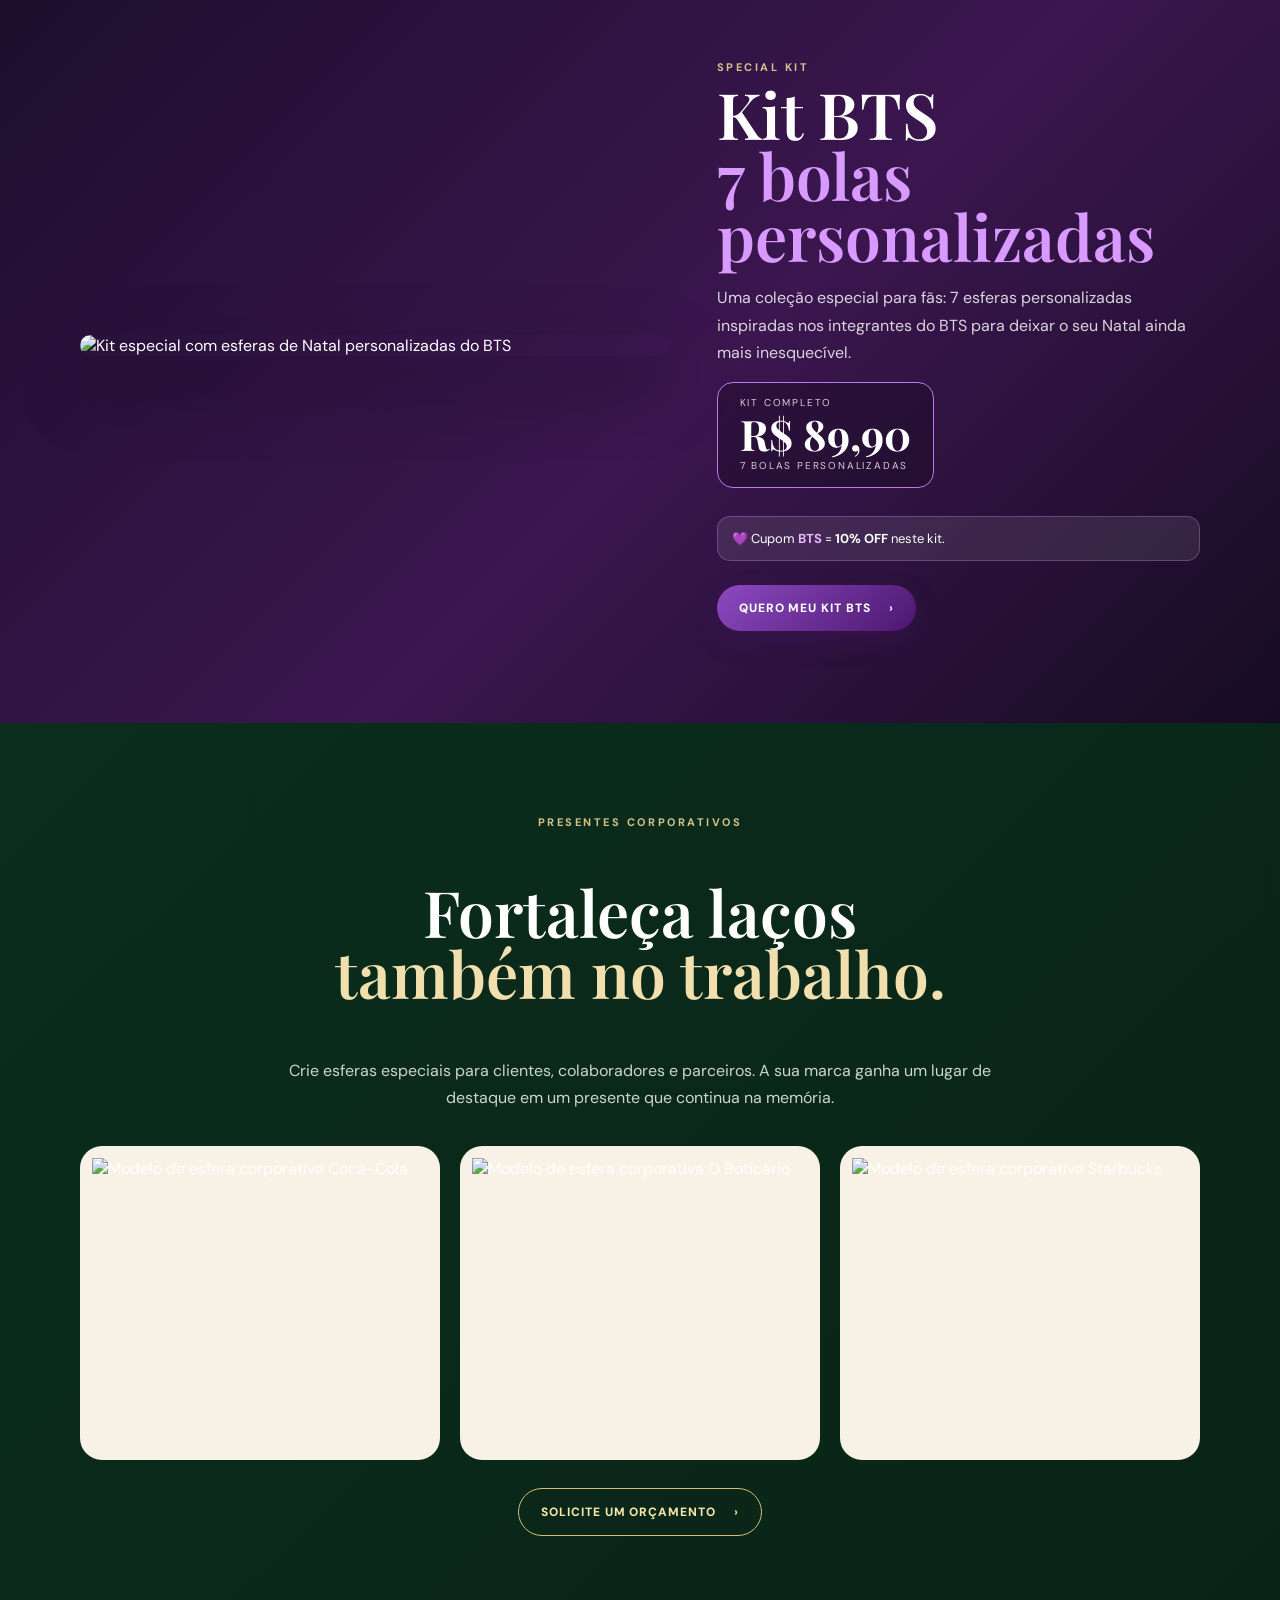
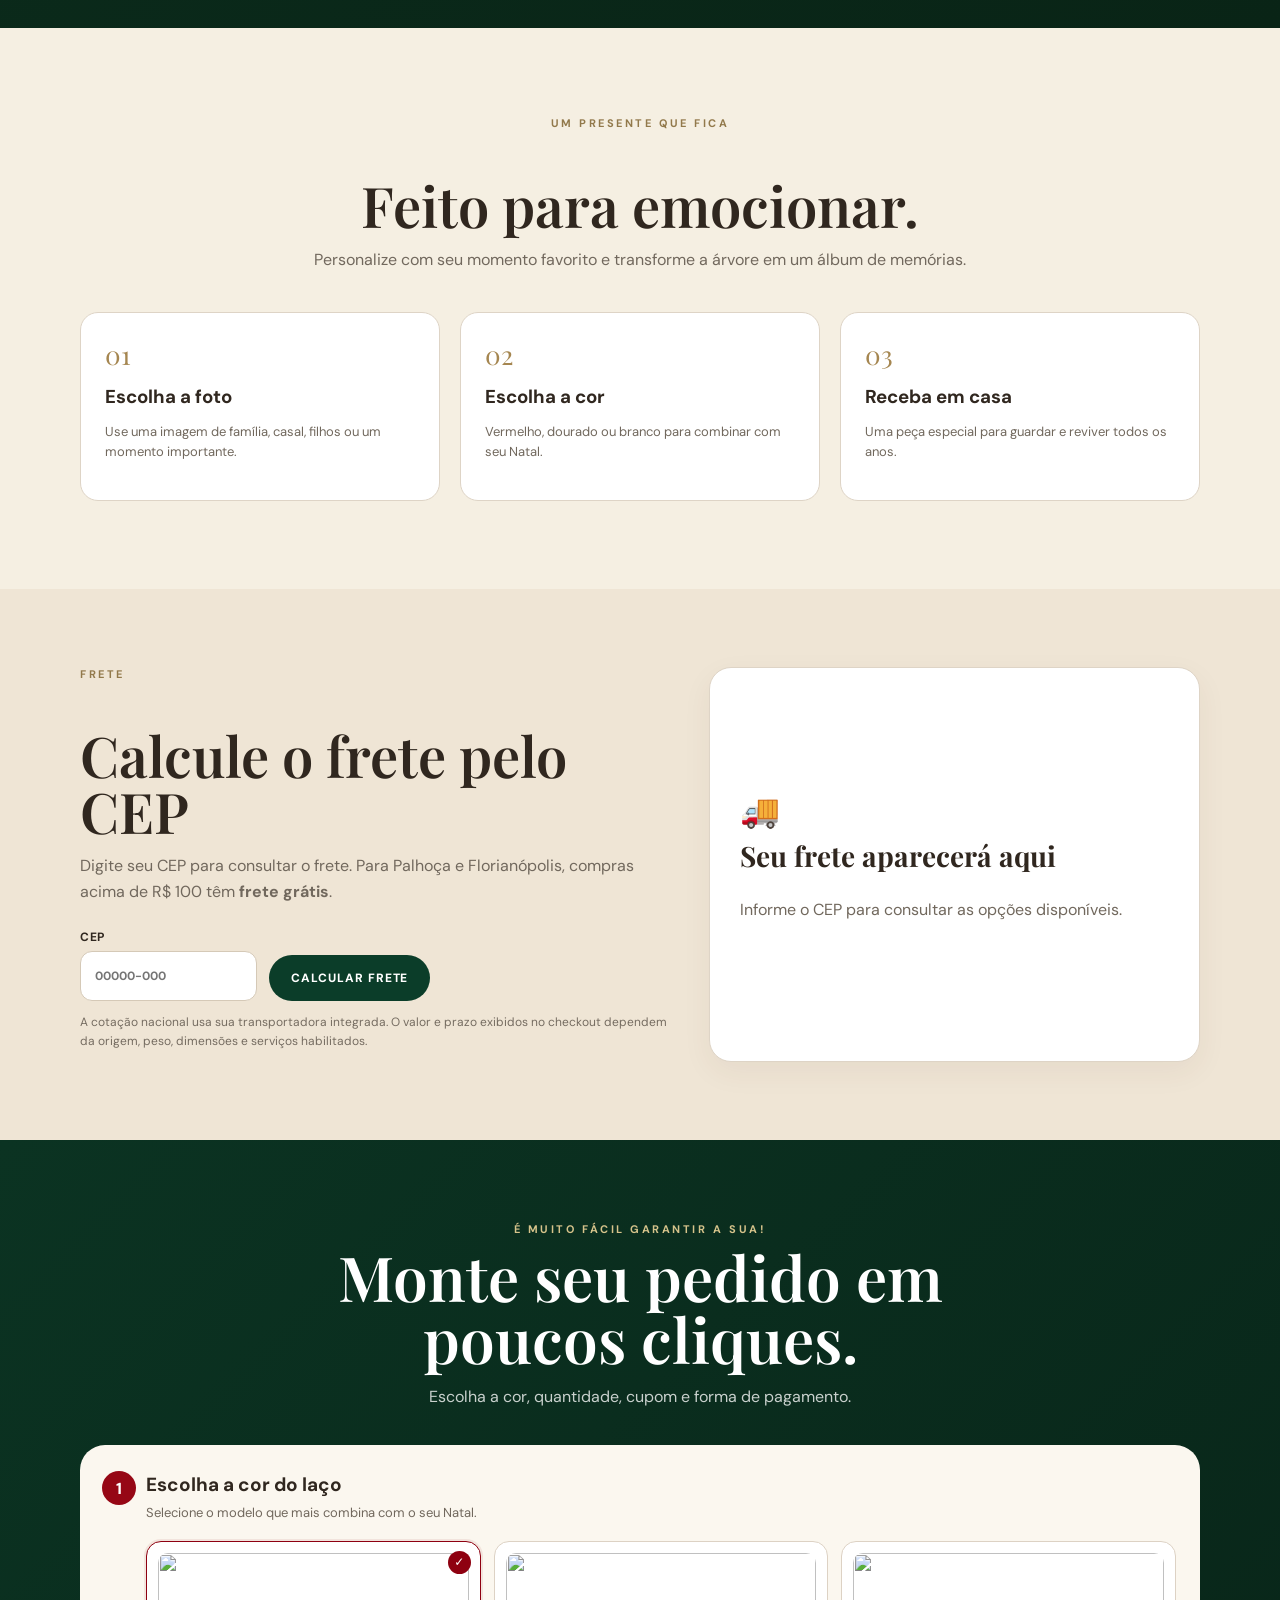
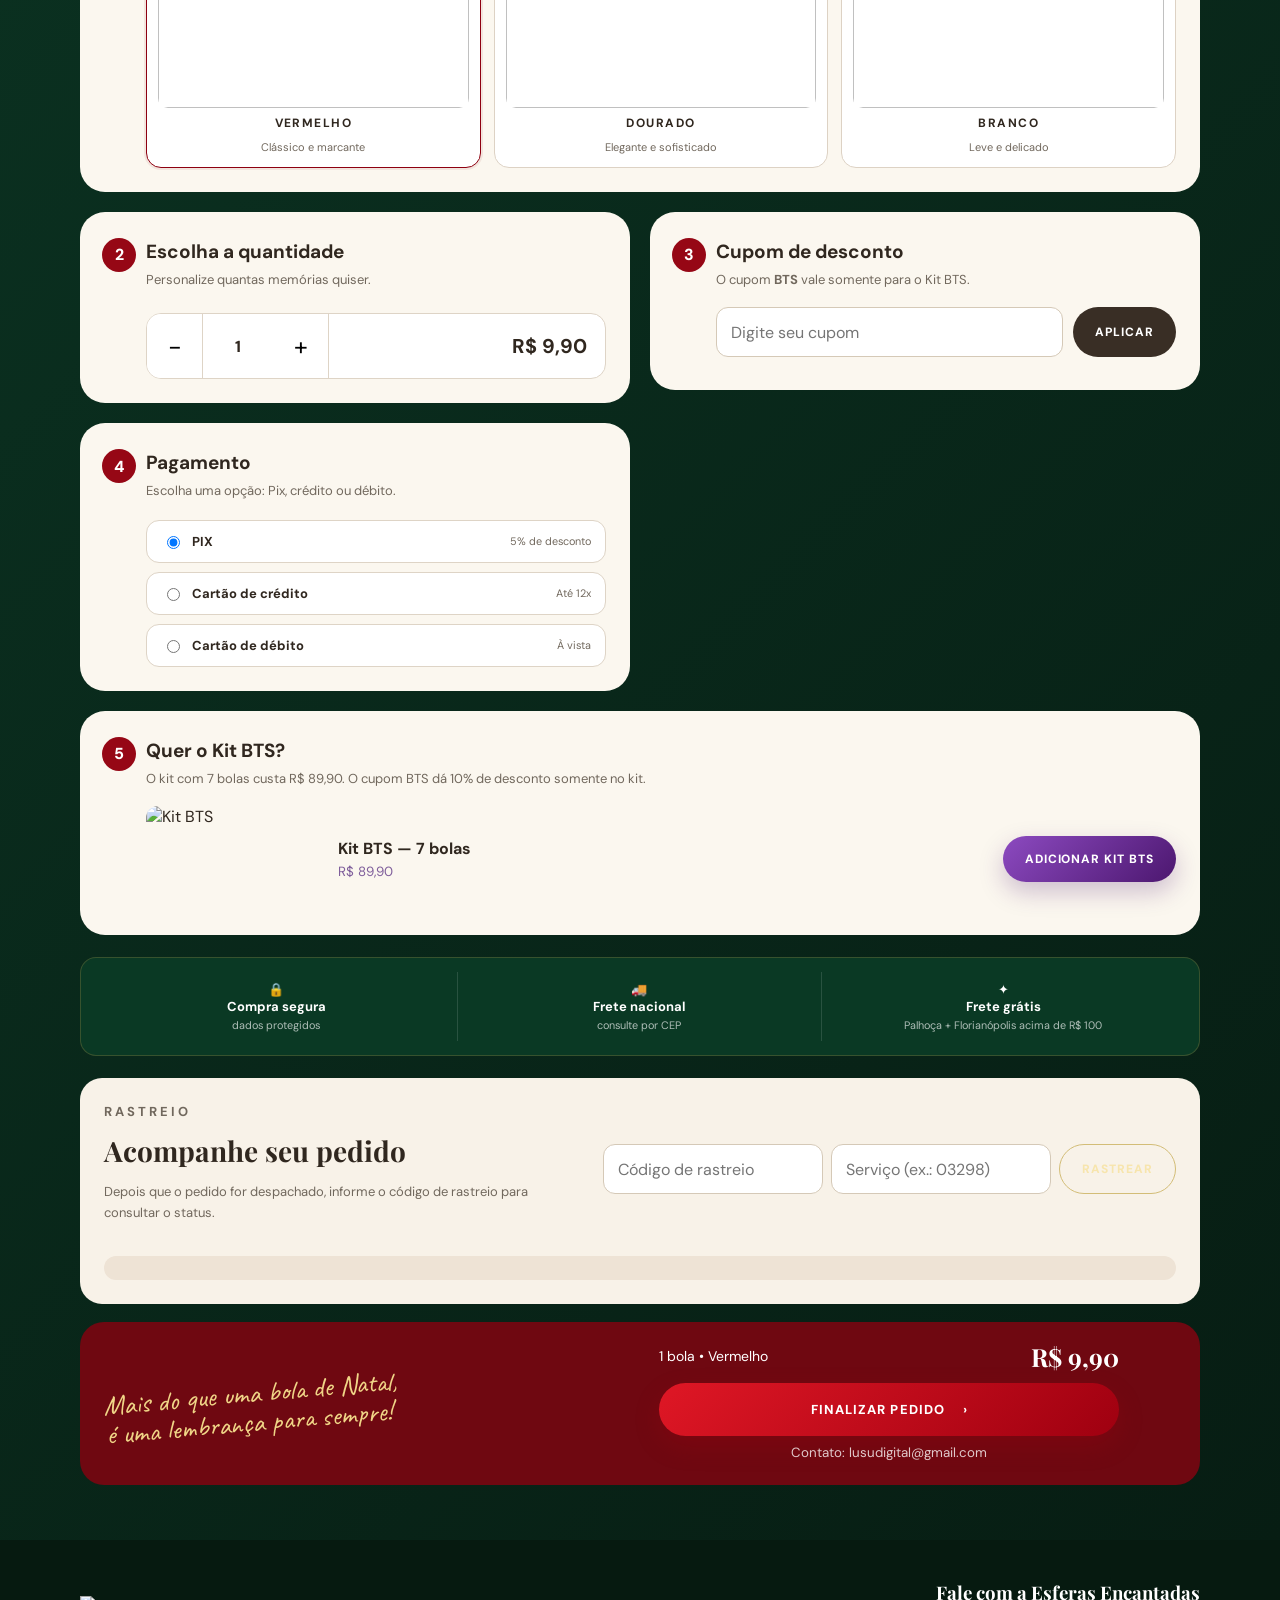
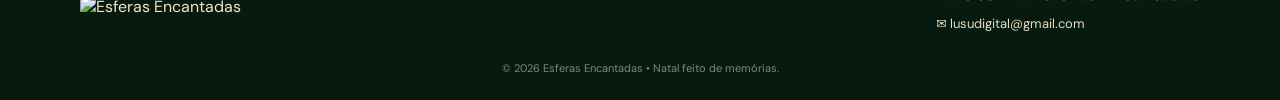
==== commit 031710b3: "Add files via upload" ====
--- a/index.html
+++ b/index.html
@@ -12,13 +12,12 @@
 </head>
 <body>
 <header class="topbar"><div>🎄 Personalização especial de Natal</div><div>Compra segura • Envio para todo o Brasil</div></header>
-<nav class="site-nav"><div class="container nav-inner"><a href="#pedido">Personalizadas</a><a class="nav-special" href="#bts">SPECIAL • KIT BTS</a><a href="#corporativo">Corporativo</a><a href="#frete">Frete</a></div></nav>
 
 <section class="hero">
   <div class="sparkles"></div>
   <div class="container hero-grid">
     <div class="hero-copy">
-      <img class="logo hero-logo" src="assets/logo-esferas-encantadas.png" alt="Esferas Encantadas">
+      <img class="logo hero-logo" src="assets/logo-esferas-encantadas.webp" alt="Esferas Encantadas">
       <p class="eyebrow">TORNE O NATAL AINDA MAIS ESPECIAL</p>
       <h1>Bolas de Natal<br><em>Personalizadas</em></h1>
       <p class="lead">Transforme fotos e memórias em uma decoração que emociona. Escolha sua cor, personalize sua esfera e eternize um momento especial na árvore.</p>
@@ -30,7 +29,7 @@
       <div class="price-box"><small>A PARTIR DE</small><strong>R$ 9,90</strong><span>POR UNIDADE</span></div>
       <a class="btn btn-red" href="#pedido">COMPRAR AGORA <span>›</span></a>
     </div>
-    <div class="hero-visual"><div class="hero-glow"></div><img src="assets/esferas-cores.png" alt="Três esferas personalizadas nas cores vermelho, dourado e branco"><p class="handwritten">Mais que decoração,<br>é emoção. ♥</p></div>
+    <div class="hero-visual"><div class="hero-glow"></div><img src="assets/esferas-cores.webp" alt="Três esferas personalizadas nas cores vermelho, dourado e branco"><p class="handwritten">Mais que decoração,<br>é emoção. ♥</p></div>
   </div>
 </section>
 
@@ -38,16 +37,16 @@
   <div class="container center">
     <p class="eyebrow dark">ESCOLHA A COR DO SEU LAÇO</p><h2>Três opções, o mesmo<br>sentimento.</h2><p class="sub">Veja de perto os três modelos disponíveis para a sua decoração.</p>
     <div class="products">
-      <article class="product-card"><div class="product-image"><img src="assets/esfera-vermelha.png" alt="Esfera personalizada com laço vermelho"></div><span class="swatch red"></span><h3>VERMELHO</h3><p>Clássico, intenso e cheio de espírito natalino.</p><button class="select-color" data-color="vermelho">Escolher</button></article>
-      <article class="product-card"><div class="product-image"><img src="assets/esfera-dourada.png" alt="Esfera personalizada com laço dourado"></div><span class="swatch gold"></span><h3>DOURADO</h3><p>Elegância e sofisticação para um Natal especial.</p><button class="select-color" data-color="dourado">Escolher</button></article>
-      <article class="product-card"><div class="product-image"><img src="assets/esfera-branca.png" alt="Esfera personalizada com laço branco"></div><span class="swatch white"></span><h3>BRANCO</h3><p>Leveza, paz e delicadeza na sua árvore.</p><button class="select-color" data-color="branco">Escolher</button></article>
+      <article class="product-card"><div class="product-image"><img src="assets/esfera-vermelha.webp" alt="Esfera personalizada com laço vermelho"></div><span class="swatch red"></span><h3>VERMELHO</h3><p>Clássico, intenso e cheio de espírito natalino.</p><button class="select-color" data-color="vermelho">Escolher</button></article>
+      <article class="product-card"><div class="product-image"><img src="assets/esfera-dourada.webp" alt="Esfera personalizada com laço dourado"></div><span class="swatch gold"></span><h3>DOURADO</h3><p>Elegância e sofisticação para um Natal especial.</p><button class="select-color" data-color="dourado">Escolher</button></article>
+      <article class="product-card"><div class="product-image"><img src="assets/esfera-branca.webp" alt="Esfera personalizada com laço branco"></div><span class="swatch white"></span><h3>BRANCO</h3><p>Leveza, paz e delicadeza na sua árvore.</p><button class="select-color" data-color="branco">Escolher</button></article>
     </div>
   </div>
 </section>
 
 <section class="bts-section" id="bts">
   <div class="container bts-grid">
-    <div class="bts-art"><img src="assets/bts-kit-7-bolas.png" alt="Kit especial com esferas de Natal personalizadas do BTS"></div>
+    <div class="bts-art"><img src="assets/bts-kit-7-bolas.webp" alt="Kit especial com esferas de Natal personalizadas do BTS"></div>
     <div class="bts-copy">
       <p class="eyebrow">SPECIAL KIT</p><h2>Kit BTS<br><em>7 bolas personalizadas</em></h2>
       <p class="bts-lead">Uma coleção especial para fãs: 7 esferas personalizadas inspiradas nos integrantes do BTS para deixar o seu Natal ainda mais inesquecível.</p>
@@ -58,9 +57,9 @@
   </div>
 </section>
 
-<section class="corporate" id="corporativo">
+<section class="corporate">
   <div class="container corporate-head center"><p class="eyebrow">PRESENTES CORPORATIVOS</p><h2>Fortaleça laços<br><em>também no trabalho.</em></h2><p>Crie esferas especiais para clientes, colaboradores e parceiros. A sua marca ganha um lugar de destaque em um presente que continua na memória.</p></div>
-  <div class="container corporate-showcase"><div class="corp-card"><img src="assets/empresa-coca-cola.png" alt="Modelo de esfera corporativa Coca-Cola"></div><div class="corp-card"><img src="assets/empresa-o-boticario.png" alt="Modelo de esfera corporativa O Boticário"></div><div class="corp-card"><img src="assets/empresa-starbucks.png" alt="Modelo de esfera corporativa Starbucks"></div></div>
+  <div class="container corporate-showcase"><div class="corp-card"><img src="assets/empresa-coca-cola.webp" alt="Modelo de esfera corporativa Coca-Cola"></div><div class="corp-card"><img src="assets/empresa-o-boticario.webp" alt="Modelo de esfera corporativa O Boticário"></div><div class="corp-card"><img src="assets/empresa-starbucks.webp" alt="Modelo de esfera corporativa Starbucks"></div></div>
   <div class="container center corporate-cta"><a href="#pedido" class="btn btn-outline">SOLICITE UM ORÇAMENTO <span>›</span></a></div>
 </section>
 
@@ -68,7 +67,7 @@
   <div class="container center"><p class="eyebrow dark">UM PRESENTE QUE FICA</p><h2>Feito para emocionar.</h2><p class="sub">Personalize com seu momento favorito e transforme a árvore em um álbum de memórias.</p><div class="memory-grid"><div><span>01</span><h3>Escolha a foto</h3><p>Use uma imagem de família, casal, filhos ou um momento importante.</p></div><div><span>02</span><h3>Escolha a cor</h3><p>Vermelho, dourado ou branco para combinar com seu Natal.</p></div><div><span>03</span><h3>Receba em casa</h3><p>Uma peça especial para guardar e reviver todos os anos.</p></div></div></div>
 </section>
 
-<section class="shipping-section" id="frete">
+<section class="shipping-section">
   <div class="container shipping-grid">
     <div><p class="eyebrow dark">FRETE</p><h2>Calcule o frete pelo CEP</h2><p class="sub left">Digite seu CEP para consultar o frete. Para Palhoça e Florianópolis, compras acima de R$ 100 têm <b>frete grátis</b>.</p><div class="shipping-fields"><label>CEP<input id="cep" inputmode="numeric" maxlength="9" placeholder="00000-000"></label><button id="quoteShipping" class="btn btn-green">CALCULAR FRETE</button></div><p class="shipping-note">A cotação nacional usa sua transportadora integrada. O valor e prazo exibidos no checkout dependem da origem, peso, dimensões e serviços habilitados.</p></div>
     <div class="shipping-result" id="shippingResult"><div class="result-icon">🚚</div><h3>Seu frete aparecerá aqui</h3><p>Informe o CEP para consultar as opções disponíveis.</p></div>
@@ -79,11 +78,11 @@
   <div class="container">
     <div class="order-intro"><p class="eyebrow">É MUITO FÁCIL GARANTIR A SUA!</p><h2>Monte seu pedido em poucos cliques.</h2><p>Escolha a cor, quantidade, cupom e forma de pagamento.</p></div>
     <div class="steps">
-      <div class="step step-wide"><div class="step-number">1</div><div class="step-head"><h3>Escolha a cor do laço</h3><p>Selecione o modelo que mais combina com o seu Natal.</p></div><div class="color-options"><label class="color-option active"><input type="radio" name="color" value="vermelho" checked><span class="check">✓</span><img src="assets/esfera-vermelha.png"><b>VERMELHO</b><small>Clássico e marcante</small></label><label class="color-option"><input type="radio" name="color" value="dourado"><span class="check">✓</span><img src="assets/esfera-dourada.png"><b>DOURADO</b><small>Elegante e sofisticado</small></label><label class="color-option"><input type="radio" name="color" value="branco"><span class="check">✓</span><img src="assets/esfera-branca.png"><b>BRANCO</b><small>Leve e delicado</small></label></div></div>
+      <div class="step step-wide"><div class="step-number">1</div><div class="step-head"><h3>Escolha a cor do laço</h3><p>Selecione o modelo que mais combina com o seu Natal.</p></div><div class="color-options"><label class="color-option active"><input type="radio" name="color" value="vermelho" checked><span class="check">✓</span><img src="assets/esfera-vermelha.webp"><b>VERMELHO</b><small>Clássico e marcante</small></label><label class="color-option"><input type="radio" name="color" value="dourado"><span class="check">✓</span><img src="assets/esfera-dourada.webp"><b>DOURADO</b><small>Elegante e sofisticado</small></label><label class="color-option"><input type="radio" name="color" value="branco"><span class="check">✓</span><img src="assets/esfera-branca.webp"><b>BRANCO</b><small>Leve e delicado</small></label></div></div>
       <div class="step"><div class="step-number">2</div><div class="step-head"><h3>Escolha a quantidade</h3><p>Personalize quantas memórias quiser.</p></div><div class="qty-box"><button id="minus">−</button><span id="qty">1</span><button id="plus">+</button><strong id="total">R$ 9,90</strong></div></div>
       <div class="step"><div class="step-number">3</div><div class="step-head"><h3>Cupom de desconto</h3><p>O cupom <b>BTS</b> vale somente para o Kit BTS.</p></div><div class="coupon-form"><input id="coupon" placeholder="Digite seu cupom" autocomplete="off"><button id="applyCoupon" class="btn btn-dark">APLICAR</button></div><div id="couponMsg" class="coupon-msg"></div></div>
       <div class="step"><div class="step-number">4</div><div class="step-head"><h3>Pagamento</h3><p>Escolha uma opção: Pix, crédito ou débito.</p></div><div class="payment-list"><label><input type="radio" name="payment" value="pix" checked><span>PIX</span><small>5% de desconto</small></label><label><input type="radio" name="payment" value="credit"><span>Cartão de crédito</span><small>Até 12x</small></label><label><input type="radio" name="payment" value="debit"><span>Cartão de débito</span><small>À vista</small></label></div></div>
-      <div class="step step-wide" id="bts-pedido"><div class="step-number">5</div><div class="step-head"><h3>Quer o Kit BTS?</h3><p>O kit com 7 bolas custa R$ 89,90. O cupom BTS dá 10% de desconto somente no kit.</p></div><div class="bts-buy-row"><div class="bts-mini"><img src="assets/bts-kit-7-bolas.png" alt="Kit BTS"><div><b>Kit BTS — 7 bolas</b><small>R$ 89,90</small></div></div><button id="chooseBts" class="btn btn-purple">ADICIONAR KIT BTS</button></div></div>
+      <div class="step step-wide" id="bts-pedido"><div class="step-number">5</div><div class="step-head"><h3>Quer o Kit BTS?</h3><p>O kit com 7 bolas custa R$ 89,90. O cupom BTS dá 10% de desconto somente no kit.</p></div><div class="bts-buy-row"><div class="bts-mini"><img src="assets/bts-kit-7-bolas.webp" alt="Kit BTS"><div><b>Kit BTS — 7 bolas</b><small>R$ 89,90</small></div></div><button id="chooseBts" class="btn btn-purple">ADICIONAR KIT BTS</button></div></div>
     </div>
 
     <div class="security-bar"><span>🔒 <b>Compra segura</b><small>dados protegidos</small></span><span>🚚 <b>Frete nacional</b><small>consulte por CEP</small></span><span>✦ <b>Frete grátis</b><small>Palhoça + Florianópolis acima de R$ 100</small></span></div>
@@ -94,7 +93,7 @@
   </div>
 </section>
 
-<footer><div class="container footer-grid"><img class="logo footer-logo" src="assets/logo-esferas-encantadas.png" alt="Esferas Encantadas"><div class="footer-contact"><h3>Fale com a Esferas Encantadas</h3><a href="mailto:lusudigital@gmail.com">✉ lusudigital@gmail.com</a></div></div><div class="footer-bottom">© 2026 Esferas Encantadas • Natal feito de memórias.</div></footer>
+<footer><div class="container footer-grid"><img class="logo footer-logo" src="assets/logo-esferas-encantadas.webp" alt="Esferas Encantadas"><div class="footer-contact"><h3>Fale com a Esferas Encantadas</h3><a href="mailto:lusudigital@gmail.com">✉ lusudigital@gmail.com</a></div></div><div class="footer-bottom">© 2026 Esferas Encantadas • Natal feito de memórias.</div></footer>
 <div class="toast" id="toast"></div>
 <script src="script.js"></script>
 </body>
--- a/styles.css
+++ b/styles.css
@@ -1,5 +1,5 @@
 @import url('https://fonts.googleapis.com/css2?family=Caveat:wght@500;600&family=DM+Sans:wght@400;500;600;700&family=Playfair+Display:wght@500;600;700&display=swap');
 :root{--green:#0b3d29;--green2:#123f2b;--red:#be0614;--red2:#8e0010;--gold:#c9a34e;--cream:#f5efe2;--cream2:#fbf7ef;--ink:#30271f;--muted:#71685d;--purple:#5a2a86;--purple2:#38135f;--white:#fff;--shadow:0 18px 50px rgba(0,0,0,.12)}
-*{box-sizing:border-box}html{scroll-behavior:smooth}body{margin:0;background:var(--cream2);color:var(--ink);font-family:"DM Sans",system-ui,sans-serif}img{max-width:100%;display:block}a{text-decoration:none;color:inherit}button{font:inherit;cursor:pointer}.container{width:min(1120px,calc(100% - 32px));margin-inline:auto}.topbar{background:#5b060d;color:#fff;font-size:12px;letter-spacing:.04em;display:flex;justify-content:center;gap:40px;padding:9px 16px}.site-nav{position:sticky;top:0;z-index:20;background:rgba(6,26,16,.97);backdrop-filter:blur(9px);border-bottom:1px solid rgba(201,163,78,.2)}.nav-inner{display:flex;justify-content:center;align-items:center;gap:28px;padding:11px 0}.nav-inner a{color:#efe5c4;font-size:11px;font-weight:700;letter-spacing:.08em;text-transform:uppercase}.nav-inner .nav-special{color:#e6b6ff}.logo{object-fit:contain}.hero{position:relative;overflow:hidden;background:radial-gradient(circle at 85% 30%,rgba(196,146,68,.25),transparent 20%),linear-gradient(135deg,#061d14,#0c2d1d 55%,#082417);color:#fff;padding:56px 0 76px}.hero::before{content:"";position:absolute;inset:0;background:radial-gradient(circle at 12% 22%,rgba(255,209,106,.45) 0 2px,transparent 3px),radial-gradient(circle at 65% 15%,rgba(255,209,106,.42) 0 3px,transparent 4px);background-size:170px 150px,220px 180px;opacity:.55}.hero-grid{position:relative;z-index:1;display:grid;grid-template-columns:1.02fr .98fr;gap:48px;align-items:center}.hero-logo{width:190px;margin-bottom:20px}.eyebrow{margin:0 0 10px;font-size:11px;font-weight:700;letter-spacing:.23em;color:#d6c38b}.eyebrow.dark{color:#92794b}h1,h2{font-family:"Playfair Display",Georgia,serif;font-weight:600}h1{font-size:clamp(45px,7vw,78px);line-height:.94;margin:0 0 22px}h1 em,h2 em{color:#f1dfae;font-style:normal}.hero .lead{color:rgba(255,255,255,.87);line-height:1.65;font-size:17px;max-width:570px}.feature-row{display:flex;gap:28px;margin:28px 0 30px;flex-wrap:wrap}.feature-row div{display:flex;gap:9px;align-items:center;min-width:110px}.feature-row b{color:#f2d58c;font-size:22px}.feature-row span{font-size:12px;line-height:1.15;opacity:.9}.price-box,.bts-price{border:1px solid #be9950;background:rgba(0,0,0,.22);border-radius:16px;padding:13px 22px 15px;display:inline-flex;flex-direction:column;align-items:flex-start;margin-bottom:24px}.price-box small,.price-box span,.bts-price small,.bts-price span{font-size:10px;letter-spacing:.18em;opacity:.8}.price-box strong,.bts-price strong{font-family:"Playfair Display";font-size:42px;line-height:1;margin:4px 0}.btn{border:0;display:inline-flex;align-items:center;justify-content:center;gap:18px;border-radius:999px;padding:15px 22px;font-weight:800;letter-spacing:.08em;font-size:12px;transition:transform .2s ease,filter .2s ease}.btn:hover{transform:translateY(-2px);filter:brightness(1.08)}.btn-red{background:linear-gradient(135deg,#df1725,#9f0010);color:#fff;box-shadow:0 10px 25px rgba(159,0,16,.28)}.btn-outline{border:1px solid #d3bd77;color:#f7e5ad;background:transparent}.btn-green{background:var(--green);color:#fff}.btn-dark{background:#392e25;color:#fff}.btn-purple{background:linear-gradient(135deg,#8c4ac0,#4c176f);color:#fff;box-shadow:0 10px 25px rgba(76,23,111,.25)}.full{width:100%}.hero-visual{position:relative;display:flex;justify-content:center}.hero-glow{position:absolute;width:390px;height:390px;border-radius:50%;background:radial-gradient(circle,rgba(240,191,85,.25),transparent 70%);filter:blur(10px)}.hero-visual>img{position:relative;width:min(530px,100%);mix-blend-mode:screen}.handwritten{font-family:Caveat,cursive;font-size:28px;line-height:1.05;color:#f0d587;transform:rotate(-5deg)}.hero-visual .handwritten{position:absolute;right:0;bottom:-10px;text-align:right}.section{padding:88px 0}.section h2,.shipping-section h2{font-size:clamp(35px,5vw,56px);line-height:1;margin-bottom:14px}.center{text-align:center}.sub{max-width:700px;margin:0 auto;color:var(--muted);line-height:1.6}.sub.left{margin:0;max-width:620px}.light{background:radial-gradient(circle at top left,rgba(203,173,108,.18),transparent 25%),var(--cream2)}.products{margin-top:38px;display:grid;grid-template-columns:repeat(3,1fr);gap:24px}.product-card{background:rgba(255,255,255,.65);border:1px solid rgba(139,112,71,.12);border-radius:24px;padding:22px 18px 24px;box-shadow:0 12px 35px rgba(87,65,28,.08)}.product-image{height:250px;display:grid;place-items:center;overflow:hidden;border-radius:18px;background:#eee3cf;margin-bottom:15px}.product-image img{width:100%;height:100%;object-fit:contain}.swatch{width:18px;height:18px;border-radius:50%;margin:0 auto 9px;border:1px solid rgba(0,0,0,.14);display:block}.swatch.red{background:#c10d19}.swatch.gold{background:#c49e43}.swatch.white{background:#fff;box-shadow:inset 0 0 0 1px #ddd}.product-card h3{font-size:13px;letter-spacing:.16em;margin:0 0 8px}.product-card p{margin-bottom:16px;color:var(--muted);font-size:13px;line-height:1.4}.select-color{background:transparent;border:1px solid #c9b27a;border-radius:999px;padding:8px 14px;color:#6b5122;font-weight:700;font-size:12px}.bts-section{background:linear-gradient(135deg,#1c0e2c,#3b164f 55%,#160c22);color:#fff;padding:92px 0;overflow:hidden}.bts-grid{display:grid;grid-template-columns:1.1fr .9fr;gap:46px;align-items:center}.bts-art{display:flex;justify-content:center}.bts-art img{width:min(650px,100%);max-height:520px;object-fit:contain;border-radius:25px;box-shadow:0 28px 70px rgba(0,0,0,.35)}.bts-copy h2{font-size:clamp(42px,5vw,66px);line-height:.95;margin:0 0 18px}.bts-copy h2 em{color:#d99aff}.bts-lead{color:rgba(255,255,255,.82);line-height:1.7;max-width:520px}.bts-price{border-color:#b97be8}.coupon-callout{background:rgba(255,255,255,.09);border:1px solid rgba(217,154,255,.28);border-radius:13px;padding:13px 14px;margin:4px 0 24px;font-size:13px}.coupon-callout strong{color:#e7baff}.corporate{background:linear-gradient(135deg,#0b2d1d,#092416);color:#fff;padding:92px 0}.corporate-head{max-width:720px}.corporate-head h2{font-size:clamp(40px,5vw,64px);line-height:.95}.corporate-head p:last-child{color:rgba(255,255,255,.8);line-height:1.7}.corporate-showcase{display:grid;grid-template-columns:repeat(3,1fr);gap:20px;margin-top:35px}.corp-card{background:#f7f1e6;border-radius:22px;padding:12px;min-height:300px;display:grid;place-items:center}.corp-card img{width:100%;height:290px;object-fit:contain}.corporate-cta{margin-top:28px}.cream{background:#f5efe2}.memory-grid{display:grid;grid-template-columns:repeat(3,1fr);gap:20px;margin-top:40px}.memory-grid>div{background:#fff;border:1px solid #ded4c6;border-radius:18px;padding:24px;text-align:left}.memory-grid span{font-family:"Playfair Display";color:#a58650;font-size:26px}.memory-grid h3{margin:12px 0 6px}.memory-grid p{font-size:13px;color:var(--muted);line-height:1.55}.shipping-section{background:#efe5d5;padding:78px 0}.shipping-grid{display:grid;grid-template-columns:1.1fr .9fr;gap:28px;align-items:stretch}.shipping-fields{display:flex;gap:12px;align-items:end;margin:25px 0 12px;flex-wrap:wrap}.shipping-fields label{display:flex;flex-direction:column;gap:6px;font-size:12px;font-weight:700;letter-spacing:.05em}.shipping-fields input,.coupon-form input,.tracking-form input{height:50px;border:1px solid #d5c9b7;border-radius:12px;padding:0 14px;font:inherit;background:#fff}.shipping-note{color:#756c61;font-size:12px;line-height:1.55;max-width:620px}.shipping-result{background:#fff;border-radius:22px;border:1px solid #ded4c6;padding:30px;min-height:240px;display:flex;flex-direction:column;justify-content:center;align-items:flex-start;box-shadow:0 10px 30px rgba(78,59,28,.06)}.shipping-result h3{margin:5px 0 8px;font-family:"Playfair Display";font-size:28px}.shipping-result p{color:var(--muted);line-height:1.5}.shipping-result strong{font-family:"Playfair Display";font-size:30px;color:var(--green)}.result-icon{font-size:32px}.freight-option{width:100%;background:#f7f0e4;border-radius:13px;padding:14px;display:flex;justify-content:space-between;margin-top:10px}.api-warning{font-size:12px;background:#f4ece0;padding:12px;border-radius:12px}.loader{width:28px;height:28px;border:3px solid #d9cdbb;border-top-color:#8d6b35;border-radius:50%;animation:spin .8s linear infinite}@keyframes spin{to{transform:rotate(360deg)}}.order{background:linear-gradient(135deg,#0b3322,#071d13);color:#fff;padding:82px 0 55px}.order-intro{text-align:center;max-width:730px;margin:0 auto 38px}.order-intro h2{font-size:clamp(38px,5vw,62px);line-height:1;margin:0 0 13px}.order-intro p:last-child{color:rgba(255,255,255,.78)}.steps{display:grid;grid-template-columns:1fr 1fr;gap:20px;align-items:start}.step{position:relative;background:var(--cream2);color:var(--ink);border-radius:25px;padding:27px 24px 24px 66px}.step-wide{grid-column:1/-1}.step-number{position:absolute;left:22px;top:26px;width:34px;height:34px;border-radius:50%;display:grid;place-items:center;background:#960715;color:#fff;font-weight:800}.step-head h3{margin:0 0 6px;font-size:19px}.step-head p{margin:0;color:var(--muted);font-size:13px;line-height:1.5}.color-options{display:grid;grid-template-columns:repeat(3,1fr);gap:13px;margin-top:18px}.color-option{position:relative;border:1px solid #ddd2c4;background:#fff;border-radius:15px;padding:11px;text-align:center;cursor:pointer}.color-option.active{border-color:#8e0010;box-shadow:0 0 0 2px rgba(142,0,16,.08)}.color-option input{position:absolute;opacity:0;pointer-events:none}.color-option img{height:155px;width:100%;object-fit:contain;border-radius:10px;margin-bottom:7px}.color-option b{display:block;font-size:12px;letter-spacing:.12em;margin-bottom:4px}.color-option small{color:var(--muted);font-size:11px}.check{display:none;position:absolute;top:9px;right:9px;background:#8e0010;color:#fff;width:23px;height:23px;border-radius:50%;place-items:center;font-size:12px}.color-option.active .check{display:grid}.qty-box{margin-top:24px;background:#fff;border:1px solid #ded4c6;border-radius:15px;min-height:66px;display:grid;grid-template-columns:56px 70px 56px 1fr;align-items:center;overflow:hidden}.qty-box button{height:100%;border:0;border-right:1px solid #ded4c6;background:#fff;font-size:25px}.qty-box span{text-align:center;font-weight:800}.qty-box strong{padding:0 18px;text-align:right;font-size:20px}.coupon-form{display:grid;grid-template-columns:1fr auto;gap:10px;margin-top:18px}.coupon-msg{margin-top:9px;font-size:12px;color:#8f1620}.payment-list{display:grid;gap:9px;margin-top:19px}.payment-list label{background:#fff;border:1px solid #ded4c6;border-radius:13px;padding:12px 14px;display:grid;grid-template-columns:23px 1fr auto;align-items:center;gap:8px;font-size:13px}.payment-list label span{font-weight:700}.payment-list label small{color:var(--muted)}.bts-buy-row{margin-top:18px;display:flex;gap:16px;align-items:center;justify-content:space-between;flex-wrap:wrap}.bts-mini{display:flex;align-items:center;gap:12px}.bts-mini img{width:180px;height:105px;object-fit:cover;border-radius:12px}.bts-mini b,.bts-mini small{display:block}.bts-mini small{color:#7f5e9b;margin-top:4px}.selected-bts{box-shadow:0 0 0 3px rgba(146,78,196,.18)}.security-bar{margin-top:22px;background:#0a3924;border-radius:16px;border:1px solid rgba(201,163,78,.23);display:grid;grid-template-columns:repeat(3,1fr);padding:14px}.security-bar span{display:flex;flex-direction:column;text-align:center;padding:9px 14px;border-right:1px solid rgba(255,255,255,.13);font-size:13px}.security-bar span:last-child{border-right:0}.security-bar b{color:#fff}.security-bar small{color:rgba(255,255,255,.67);margin-top:3px}.tracking-box{margin-top:22px;background:#f8f2e8;color:var(--ink);border-radius:22px;padding:24px;display:grid;grid-template-columns:1fr 1fr;gap:20px;align-items:center}.tracking-box h3{font-family:"Playfair Display";font-size:28px;margin:0 0 8px}.tracking-box p{color:var(--muted);font-size:13px;line-height:1.55}.tracking-form{display:grid;grid-template-columns:1fr 1fr auto;gap:8px}.tracking-result{grid-column:1/-1;color:#594f45;background:#eee3d5;border-radius:12px;padding:12px;font-size:12px}.tracking-result span{display:block;margin-top:4px}.final-cta{margin-top:18px;padding:18px 24px 24px;background:#6f0811;border-radius:24px;display:grid;grid-template-columns:.9fr 1.1fr;gap:30px;align-items:center}.final-cta .handwritten{margin:0}.final-action{text-align:center}.summary{display:flex;justify-content:space-between;align-items:center;max-width:460px;margin:0 auto 10px;font-size:14px}.summary strong{font-family:"Playfair Display";font-size:25px}.btn.big{width:100%;max-width:460px;padding:18px 24px;font-size:13px}.final-action small{display:block;margin-top:8px;opacity:.78}.footer-grid{display:flex;justify-content:space-between;align-items:center;gap:30px}.footer-contact h3{margin:0 0 7px;color:#fff;font-family:"Playfair Display"}.footer-contact a{color:#e7dcc0;font-size:13px}.footer-logo{width:165px}footer{background:#061a10;color:#f1e5c2;padding:40px 16px 25px}.footer-bottom{text-align:center;color:rgba(255,255,255,.48);font-size:11px;margin-top:28px}.toast{position:fixed;left:50%;bottom:22px;transform:translate(-50%,20px);background:#0b2d1d;color:#fff;padding:12px 16px;border-radius:999px;border:1px solid rgba(217,189,119,.3);box-shadow:0 12px 30px rgba(0,0,0,.23);opacity:0;pointer-events:none;transition:.25s;z-index:50}.toast.show{opacity:1;transform:translate(-50%,0)}
+*{box-sizing:border-box}html{scroll-behavior:smooth}body{margin:0;background:var(--cream2);color:var(--ink);font-family:"DM Sans",system-ui,sans-serif}img{max-width:100%;display:block}a{text-decoration:none;color:inherit}button{font:inherit;cursor:pointer}.container{width:min(1120px,calc(100% - 32px));margin-inline:auto}.topbar{background:#5b060d;color:#fff;font-size:12px;letter-spacing:.04em;display:flex;justify-content:center;gap:40px;padding:9px 16px}.logo{object-fit:contain}.hero{position:relative;overflow:hidden;background:radial-gradient(circle at 85% 30%,rgba(196,146,68,.25),transparent 20%),linear-gradient(135deg,#061d14,#0c2d1d 55%,#082417);color:#fff;padding:56px 0 76px}.hero::before{content:"";position:absolute;inset:0;background:radial-gradient(circle at 12% 22%,rgba(255,209,106,.45) 0 2px,transparent 3px),radial-gradient(circle at 65% 15%,rgba(255,209,106,.42) 0 3px,transparent 4px);background-size:170px 150px,220px 180px;opacity:.55}.hero-grid{position:relative;z-index:1;display:grid;grid-template-columns:1.02fr .98fr;gap:48px;align-items:center}.hero-logo{width:190px;margin-bottom:20px}.eyebrow{margin:0 0 10px;font-size:11px;font-weight:700;letter-spacing:.23em;color:#d6c38b}.eyebrow.dark{color:#92794b}h1,h2{font-family:"Playfair Display",Georgia,serif;font-weight:600}h1{font-size:clamp(45px,7vw,78px);line-height:.94;margin:0 0 22px}h1 em,h2 em{color:#f1dfae;font-style:normal}.hero .lead{color:rgba(255,255,255,.87);line-height:1.65;font-size:17px;max-width:570px}.feature-row{display:flex;gap:28px;margin:28px 0 30px;flex-wrap:wrap}.feature-row div{display:flex;gap:9px;align-items:center;min-width:110px}.feature-row b{color:#f2d58c;font-size:22px}.feature-row span{font-size:12px;line-height:1.15;opacity:.9}.price-box,.bts-price{border:1px solid #be9950;background:rgba(0,0,0,.22);border-radius:16px;padding:13px 22px 15px;display:inline-flex;flex-direction:column;align-items:flex-start;margin-bottom:24px}.price-box small,.price-box span,.bts-price small,.bts-price span{font-size:10px;letter-spacing:.18em;opacity:.8}.price-box strong,.bts-price strong{font-family:"Playfair Display";font-size:42px;line-height:1;margin:4px 0}.btn{border:0;display:inline-flex;align-items:center;justify-content:center;gap:18px;border-radius:999px;padding:15px 22px;font-weight:800;letter-spacing:.08em;font-size:12px;transition:transform .2s ease,filter .2s ease}.btn:hover{transform:translateY(-2px);filter:brightness(1.08)}.btn-red{background:linear-gradient(135deg,#df1725,#9f0010);color:#fff;box-shadow:0 10px 25px rgba(159,0,16,.28)}.btn-outline{border:1px solid #d3bd77;color:#f7e5ad;background:transparent}.btn-green{background:var(--green);color:#fff}.btn-dark{background:#392e25;color:#fff}.btn-purple{background:linear-gradient(135deg,#8c4ac0,#4c176f);color:#fff;box-shadow:0 10px 25px rgba(76,23,111,.25)}.full{width:100%}.hero-visual{position:relative;display:flex;justify-content:center}.hero-glow{position:absolute;width:390px;height:390px;border-radius:50%;background:radial-gradient(circle,rgba(240,191,85,.25),transparent 70%);filter:blur(10px)}.hero-visual>img{position:relative;width:min(530px,100%);mix-blend-mode:screen}.handwritten{font-family:Caveat,cursive;font-size:28px;line-height:1.05;color:#f0d587;transform:rotate(-5deg)}.hero-visual .handwritten{position:absolute;right:0;bottom:-10px;text-align:right}.section{padding:88px 0}.section h2,.shipping-section h2{font-size:clamp(35px,5vw,56px);line-height:1;margin-bottom:14px}.center{text-align:center}.sub{max-width:700px;margin:0 auto;color:var(--muted);line-height:1.6}.sub.left{margin:0;max-width:620px}.light{background:radial-gradient(circle at top left,rgba(203,173,108,.18),transparent 25%),var(--cream2)}.products{margin-top:38px;display:grid;grid-template-columns:repeat(3,1fr);gap:24px}.product-card{background:rgba(255,255,255,.65);border:1px solid rgba(139,112,71,.12);border-radius:24px;padding:22px 18px 24px;box-shadow:0 12px 35px rgba(87,65,28,.08)}.product-image{height:250px;display:grid;place-items:center;overflow:hidden;border-radius:18px;background:#eee3cf;margin-bottom:15px}.product-image img{width:100%;height:100%;object-fit:contain}.swatch{width:18px;height:18px;border-radius:50%;margin:0 auto 9px;border:1px solid rgba(0,0,0,.14);display:block}.swatch.red{background:#c10d19}.swatch.gold{background:#c49e43}.swatch.white{background:#fff;box-shadow:inset 0 0 0 1px #ddd}.product-card h3{font-size:13px;letter-spacing:.16em;margin:0 0 8px}.product-card p{margin-bottom:16px;color:var(--muted);font-size:13px;line-height:1.4}.select-color{background:transparent;border:1px solid #c9b27a;border-radius:999px;padding:8px 14px;color:#6b5122;font-weight:700;font-size:12px}.bts-section{background:linear-gradient(135deg,#1c0e2c,#3b164f 55%,#160c22);color:#fff;padding:92px 0;overflow:hidden}.bts-grid{display:grid;grid-template-columns:1.1fr .9fr;gap:46px;align-items:center}.bts-art{display:flex;justify-content:center}.bts-art img{width:min(650px,100%);max-height:520px;object-fit:contain;border-radius:25px;box-shadow:0 28px 70px rgba(0,0,0,.35)}.bts-copy h2{font-size:clamp(42px,5vw,66px);line-height:.95;margin:0 0 18px}.bts-copy h2 em{color:#d99aff}.bts-lead{color:rgba(255,255,255,.82);line-height:1.7;max-width:520px}.bts-price{border-color:#b97be8}.coupon-callout{background:rgba(255,255,255,.09);border:1px solid rgba(217,154,255,.28);border-radius:13px;padding:13px 14px;margin:4px 0 24px;font-size:13px}.coupon-callout strong{color:#e7baff}.corporate{background:linear-gradient(135deg,#0b2d1d,#092416);color:#fff;padding:92px 0}.corporate-head{max-width:720px}.corporate-head h2{font-size:clamp(40px,5vw,64px);line-height:.95}.corporate-head p:last-child{color:rgba(255,255,255,.8);line-height:1.7}.corporate-showcase{display:grid;grid-template-columns:repeat(3,1fr);gap:20px;margin-top:35px}.corp-card{background:#f7f1e6;border-radius:22px;padding:12px;min-height:300px;display:grid;place-items:center}.corp-card img{width:100%;height:290px;object-fit:contain}.corporate-cta{margin-top:28px}.cream{background:#f5efe2}.memory-grid{display:grid;grid-template-columns:repeat(3,1fr);gap:20px;margin-top:40px}.memory-grid>div{background:#fff;border:1px solid #ded4c6;border-radius:18px;padding:24px;text-align:left}.memory-grid span{font-family:"Playfair Display";color:#a58650;font-size:26px}.memory-grid h3{margin:12px 0 6px}.memory-grid p{font-size:13px;color:var(--muted);line-height:1.55}.shipping-section{background:#efe5d5;padding:78px 0}.shipping-grid{display:grid;grid-template-columns:1.1fr .9fr;gap:28px;align-items:stretch}.shipping-fields{display:flex;gap:12px;align-items:end;margin:25px 0 12px;flex-wrap:wrap}.shipping-fields label{display:flex;flex-direction:column;gap:6px;font-size:12px;font-weight:700;letter-spacing:.05em}.shipping-fields input,.coupon-form input,.tracking-form input{height:50px;border:1px solid #d5c9b7;border-radius:12px;padding:0 14px;font:inherit;background:#fff}.shipping-note{color:#756c61;font-size:12px;line-height:1.55;max-width:620px}.shipping-result{background:#fff;border-radius:22px;border:1px solid #ded4c6;padding:30px;min-height:240px;display:flex;flex-direction:column;justify-content:center;align-items:flex-start;box-shadow:0 10px 30px rgba(78,59,28,.06)}.shipping-result h3{margin:5px 0 8px;font-family:"Playfair Display";font-size:28px}.shipping-result p{color:var(--muted);line-height:1.5}.shipping-result strong{font-family:"Playfair Display";font-size:30px;color:var(--green)}.result-icon{font-size:32px}.freight-option{width:100%;background:#f7f0e4;border-radius:13px;padding:14px;display:flex;justify-content:space-between;margin-top:10px}.api-warning{font-size:12px;background:#f4ece0;padding:12px;border-radius:12px}.loader{width:28px;height:28px;border:3px solid #d9cdbb;border-top-color:#8d6b35;border-radius:50%;animation:spin .8s linear infinite}@keyframes spin{to{transform:rotate(360deg)}}.order{background:linear-gradient(135deg,#0b3322,#071d13);color:#fff;padding:82px 0 55px}.order-intro{text-align:center;max-width:730px;margin:0 auto 38px}.order-intro h2{font-size:clamp(38px,5vw,62px);line-height:1;margin:0 0 13px}.order-intro p:last-child{color:rgba(255,255,255,.78)}.steps{display:grid;grid-template-columns:1fr 1fr;gap:20px;align-items:start}.step{position:relative;background:var(--cream2);color:var(--ink);border-radius:25px;padding:27px 24px 24px 66px}.step-wide{grid-column:1/-1}.step-number{position:absolute;left:22px;top:26px;width:34px;height:34px;border-radius:50%;display:grid;place-items:center;background:#960715;color:#fff;font-weight:800}.step-head h3{margin:0 0 6px;font-size:19px}.step-head p{margin:0;color:var(--muted);font-size:13px;line-height:1.5}.color-options{display:grid;grid-template-columns:repeat(3,1fr);gap:13px;margin-top:18px}.color-option{position:relative;border:1px solid #ddd2c4;background:#fff;border-radius:15px;padding:11px;text-align:center;cursor:pointer}.color-option.active{border-color:#8e0010;box-shadow:0 0 0 2px rgba(142,0,16,.08)}.color-option input{position:absolute;opacity:0;pointer-events:none}.color-option img{height:155px;width:100%;object-fit:contain;border-radius:10px;margin-bottom:7px}.color-option b{display:block;font-size:12px;letter-spacing:.12em;margin-bottom:4px}.color-option small{color:var(--muted);font-size:11px}.check{display:none;position:absolute;top:9px;right:9px;background:#8e0010;color:#fff;width:23px;height:23px;border-radius:50%;place-items:center;font-size:12px}.color-option.active .check{display:grid}.qty-box{margin-top:24px;background:#fff;border:1px solid #ded4c6;border-radius:15px;min-height:66px;display:grid;grid-template-columns:56px 70px 56px 1fr;align-items:center;overflow:hidden}.qty-box button{height:100%;border:0;border-right:1px solid #ded4c6;background:#fff;font-size:25px}.qty-box span{text-align:center;font-weight:800}.qty-box strong{padding:0 18px;text-align:right;font-size:20px}.coupon-form{display:grid;grid-template-columns:1fr auto;gap:10px;margin-top:18px}.coupon-msg{margin-top:9px;font-size:12px;color:#8f1620}.payment-list{display:grid;gap:9px;margin-top:19px}.payment-list label{background:#fff;border:1px solid #ded4c6;border-radius:13px;padding:12px 14px;display:grid;grid-template-columns:23px 1fr auto;align-items:center;gap:8px;font-size:13px}.payment-list label span{font-weight:700}.payment-list label small{color:var(--muted)}.bts-buy-row{margin-top:18px;display:flex;gap:16px;align-items:center;justify-content:space-between;flex-wrap:wrap}.bts-mini{display:flex;align-items:center;gap:12px}.bts-mini img{width:180px;height:105px;object-fit:cover;border-radius:12px}.bts-mini b,.bts-mini small{display:block}.bts-mini small{color:#7f5e9b;margin-top:4px}.selected-bts{box-shadow:0 0 0 3px rgba(146,78,196,.18)}.security-bar{margin-top:22px;background:#0a3924;border-radius:16px;border:1px solid rgba(201,163,78,.23);display:grid;grid-template-columns:repeat(3,1fr);padding:14px}.security-bar span{display:flex;flex-direction:column;text-align:center;padding:9px 14px;border-right:1px solid rgba(255,255,255,.13);font-size:13px}.security-bar span:last-child{border-right:0}.security-bar b{color:#fff}.security-bar small{color:rgba(255,255,255,.67);margin-top:3px}.tracking-box{margin-top:22px;background:#f8f2e8;color:var(--ink);border-radius:22px;padding:24px;display:grid;grid-template-columns:1fr 1fr;gap:20px;align-items:center}.tracking-box h3{font-family:"Playfair Display";font-size:28px;margin:0 0 8px}.tracking-box p{color:var(--muted);font-size:13px;line-height:1.55}.tracking-form{display:grid;grid-template-columns:1fr 1fr auto;gap:8px}.tracking-result{grid-column:1/-1;color:#594f45;background:#eee3d5;border-radius:12px;padding:12px;font-size:12px}.tracking-result span{display:block;margin-top:4px}.final-cta{margin-top:18px;padding:18px 24px 24px;background:#6f0811;border-radius:24px;display:grid;grid-template-columns:.9fr 1.1fr;gap:30px;align-items:center}.final-cta .handwritten{margin:0}.final-action{text-align:center}.summary{display:flex;justify-content:space-between;align-items:center;max-width:460px;margin:0 auto 10px;font-size:14px}.summary strong{font-family:"Playfair Display";font-size:25px}.btn.big{width:100%;max-width:460px;padding:18px 24px;font-size:13px}.final-action small{display:block;margin-top:8px;opacity:.78}.footer-grid{display:flex;justify-content:space-between;align-items:center;gap:30px}.footer-contact h3{margin:0 0 7px;color:#fff;font-family:"Playfair Display"}.footer-contact a{color:#e7dcc0;font-size:13px}.footer-logo{width:165px}footer{background:#061a10;color:#f1e5c2;padding:40px 16px 25px}.footer-bottom{text-align:center;color:rgba(255,255,255,.48);font-size:11px;margin-top:28px}.toast{position:fixed;left:50%;bottom:22px;transform:translate(-50%,20px);background:#0b2d1d;color:#fff;padding:12px 16px;border-radius:999px;border:1px solid rgba(217,189,119,.3);box-shadow:0 12px 30px rgba(0,0,0,.23);opacity:0;pointer-events:none;transition:.25s;z-index:50}.toast.show{opacity:1;transform:translate(-50%,0)}
 @media(max-width:900px){.hero-grid,.bts-grid,.shipping-grid,.tracking-box,.final-cta{grid-template-columns:1fr}.hero-copy{text-align:center}.hero .lead{margin-inline:auto}.feature-row{justify-content:center}.price-box,.bts-price{align-items:center}.products,.memory-grid,.corporate-showcase{grid-template-columns:1fr}.product-card{max-width:520px;margin-inline:auto;width:100%}.steps{grid-template-columns:1fr}.step-wide{grid-column:auto}.tracking-form{grid-template-columns:1fr}.bts-art{order:2}.bts-copy{order:1}.footer-grid{flex-direction:column;text-align:center}}
 @media(max-width:620px){.topbar{flex-direction:column;gap:3px;text-align:center;font-size:10px}.hero{padding-top:36px}h1{font-size:44px}.section,.corporate,.bts-section,.shipping-section,.order{padding:66px 0}.color-options{grid-template-columns:1fr}.color-option img{height:210px}.security-bar{grid-template-columns:1fr}.security-bar span{border-right:0;border-bottom:1px solid rgba(255,255,255,.13)}.security-bar span:last-child{border-bottom:0}.qty-box{grid-template-columns:48px 58px 48px 1fr}.qty-box strong{font-size:18px;padding-right:12px}.shipping-fields{align-items:stretch}.shipping-fields .btn{width:100%}}
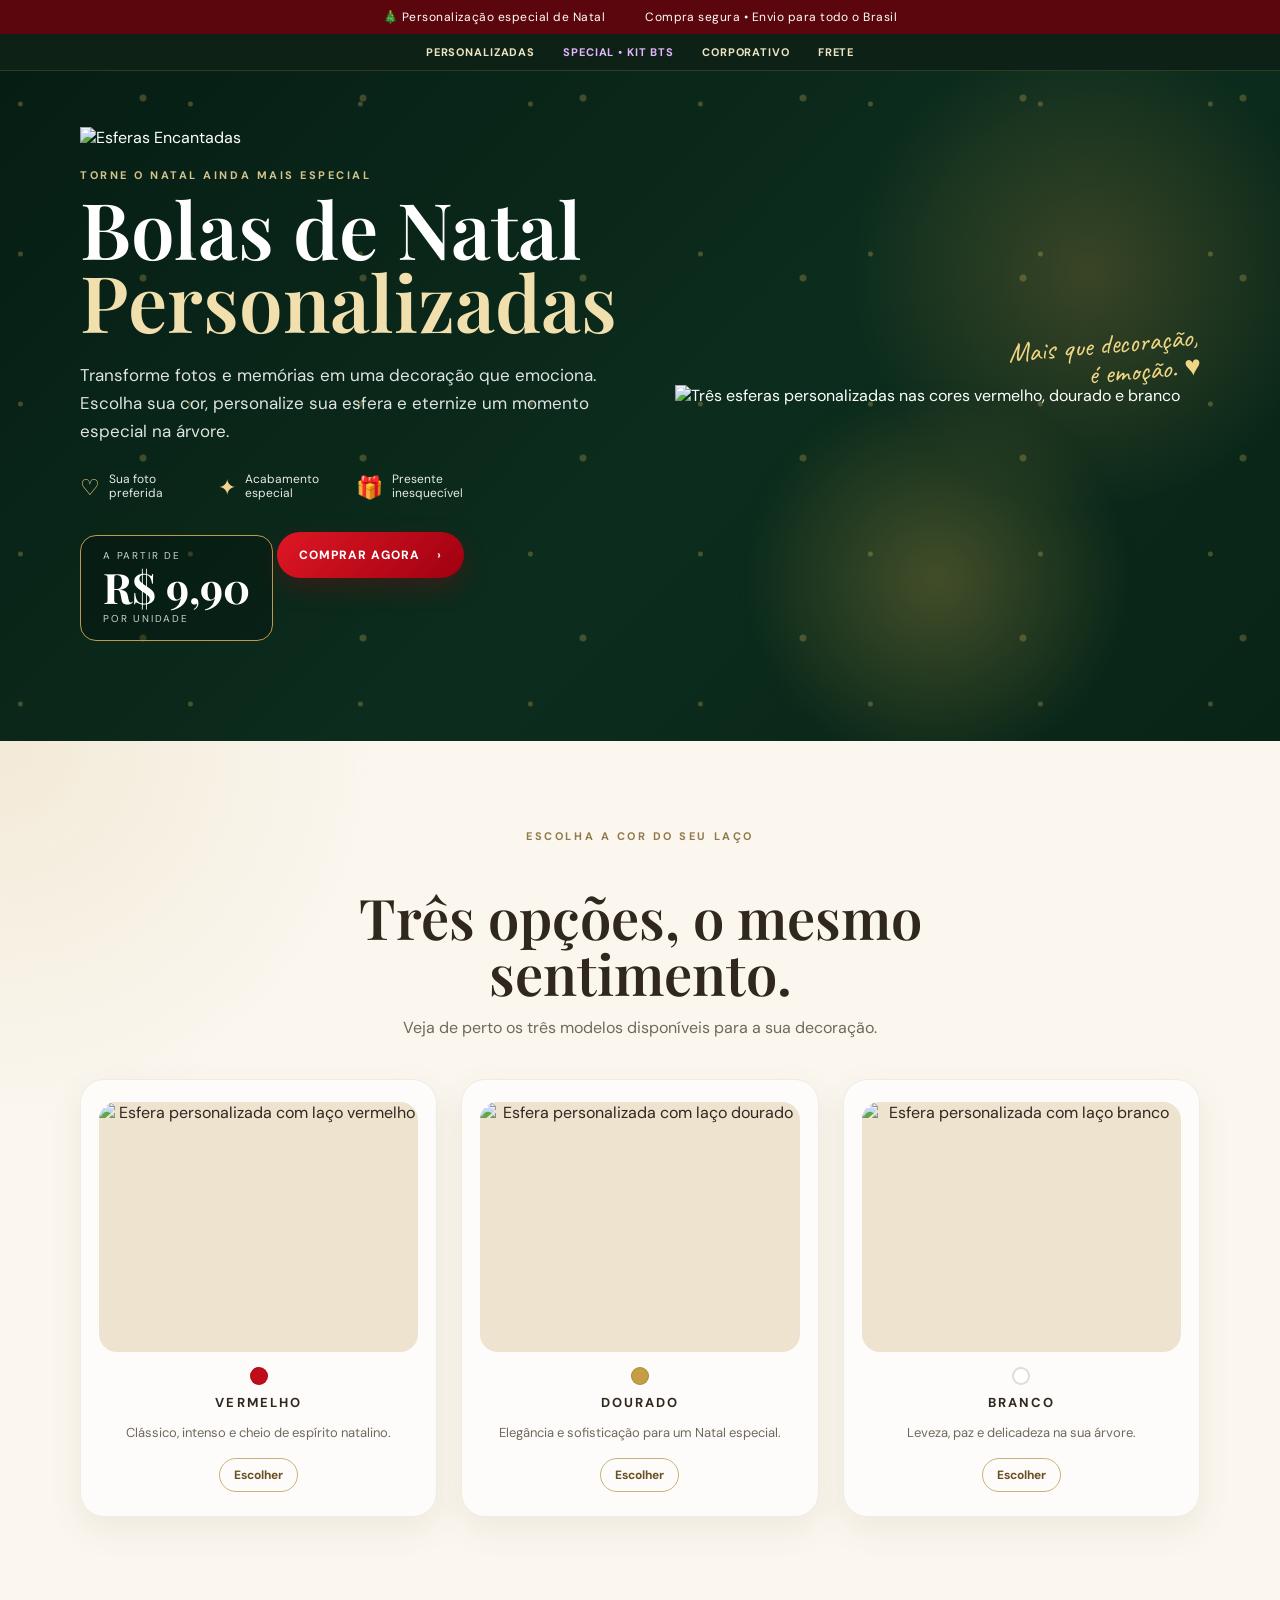
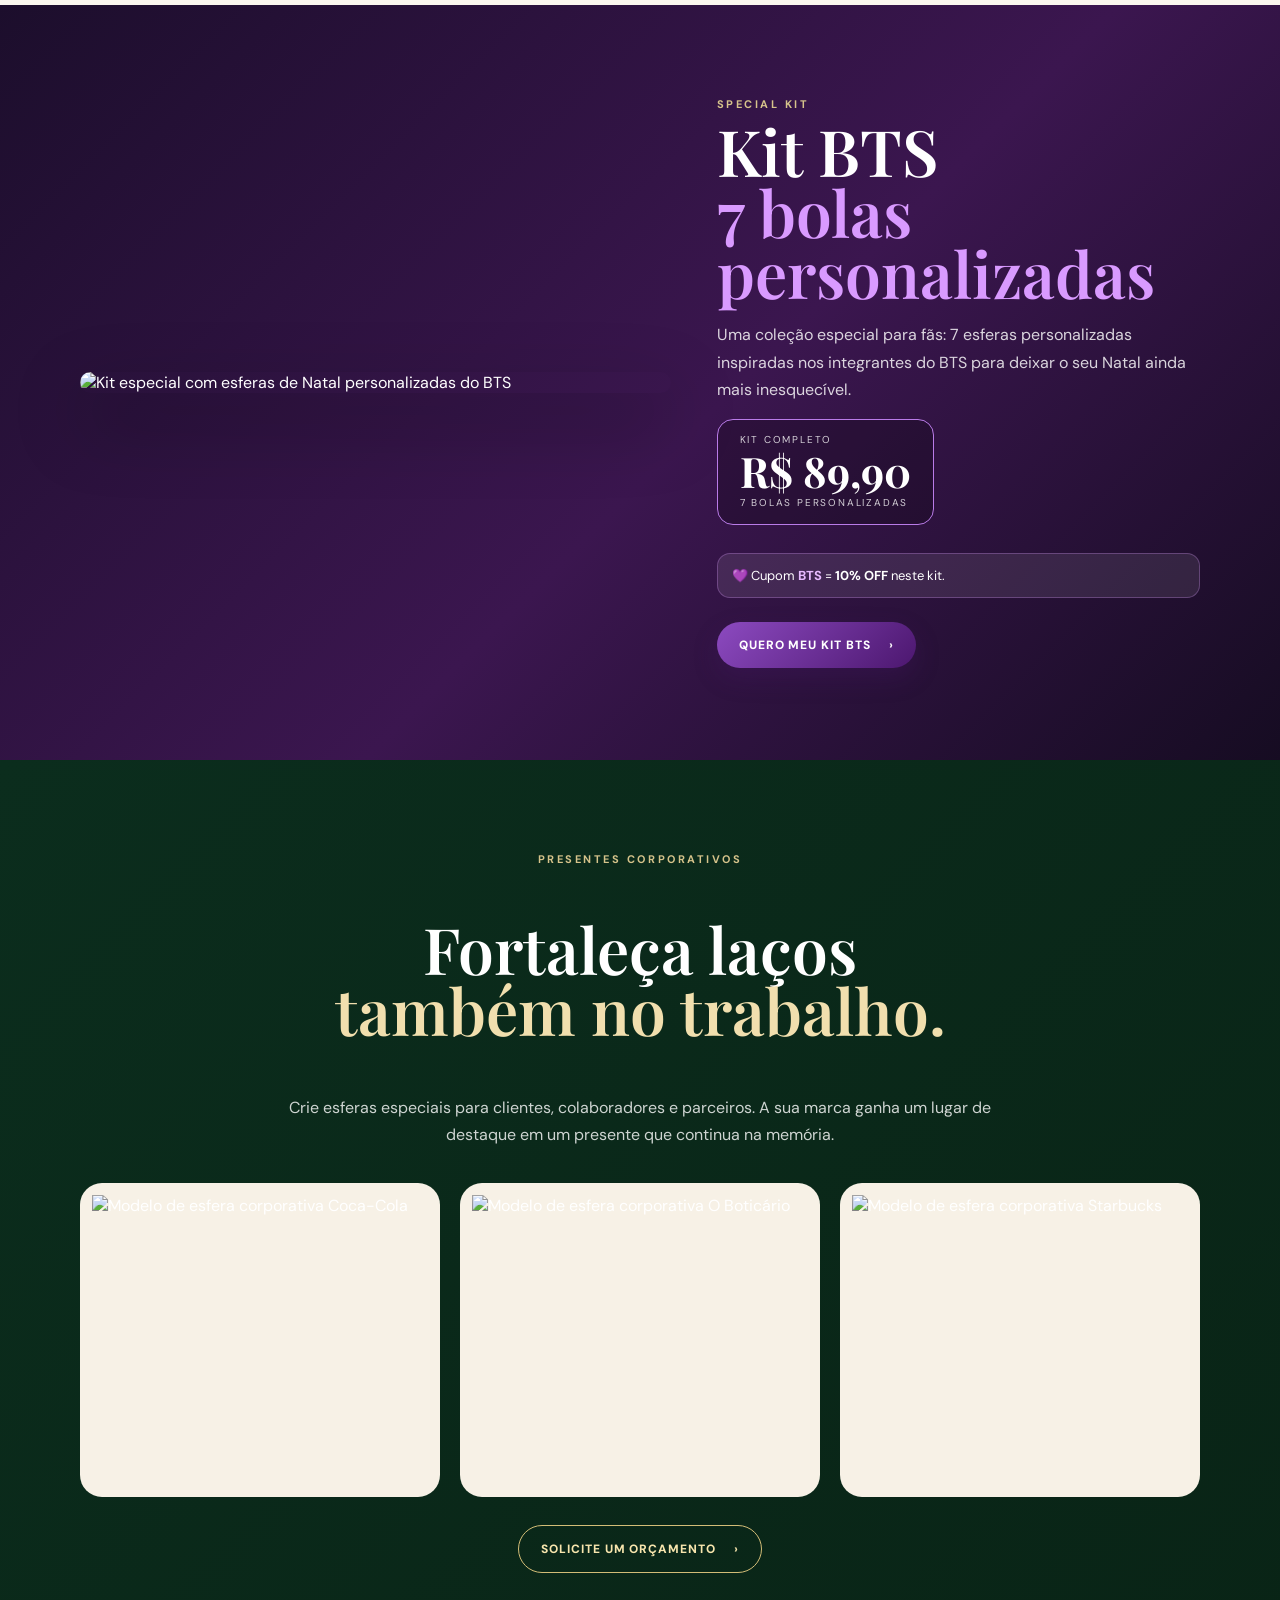
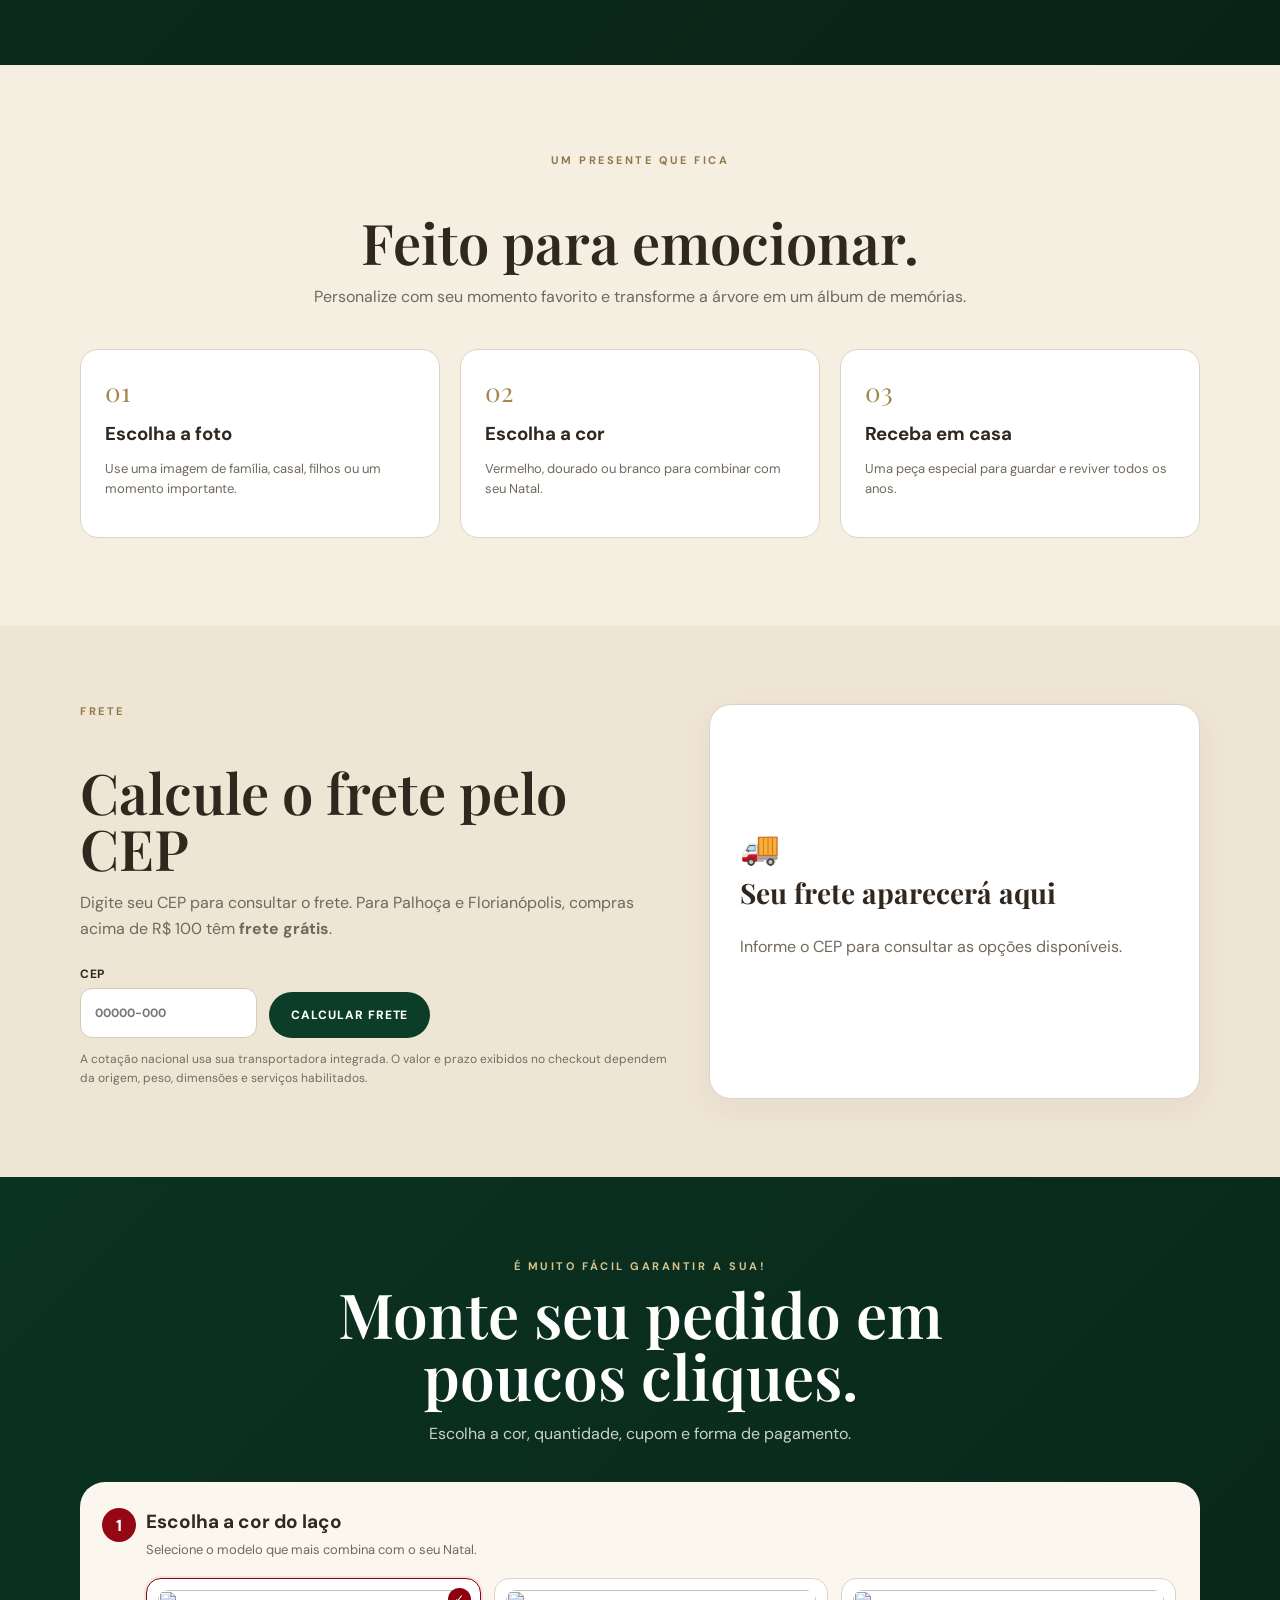
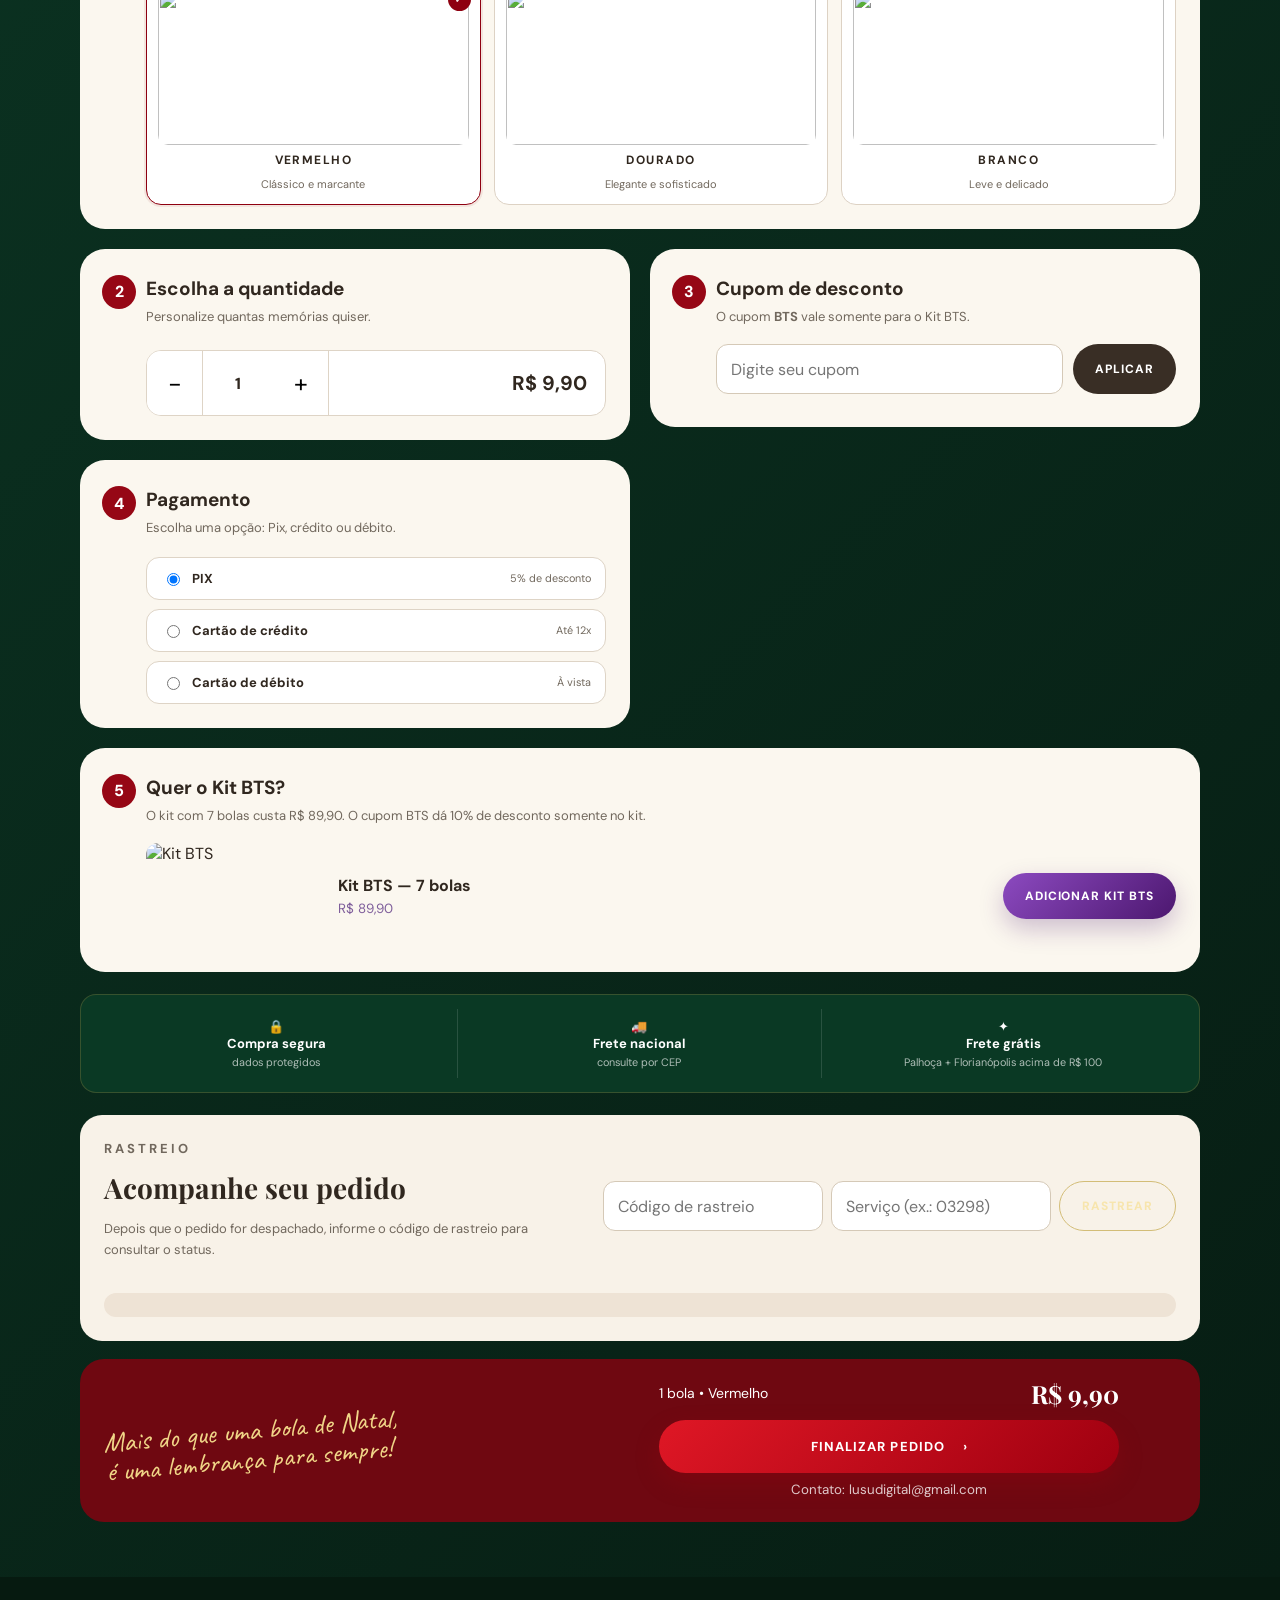
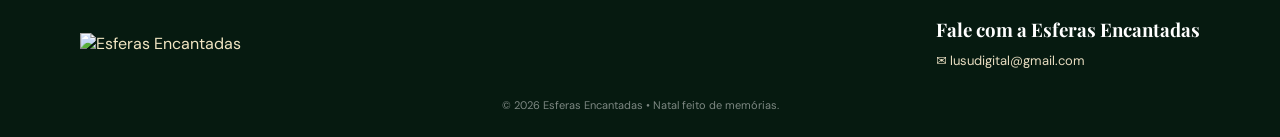
==== commit aaf80152: "Add files via upload" ====
--- a/index.html
+++ b/index.html
@@ -12,12 +12,13 @@
 </head>
 <body>
 <header class="topbar"><div>🎄 Personalização especial de Natal</div><div>Compra segura • Envio para todo o Brasil</div></header>
+<nav class="site-nav"><div class="container nav-inner"><a href="#pedido">Personalizadas</a><a class="nav-special" href="#bts">SPECIAL • KIT BTS</a><a href="#corporativo">Corporativo</a><a href="#frete">Frete</a></div></nav>
 
 <section class="hero">
   <div class="sparkles"></div>
   <div class="container hero-grid">
     <div class="hero-copy">
-      <img class="logo hero-logo" src="assets/logo-esferas-encantadas.webp" alt="Esferas Encantadas">
+      <img class="logo hero-logo" src="assets/logo-esferas-encantadas.png" alt="Esferas Encantadas">
       <p class="eyebrow">TORNE O NATAL AINDA MAIS ESPECIAL</p>
       <h1>Bolas de Natal<br><em>Personalizadas</em></h1>
       <p class="lead">Transforme fotos e memórias em uma decoração que emociona. Escolha sua cor, personalize sua esfera e eternize um momento especial na árvore.</p>
@@ -29,7 +30,7 @@
       <div class="price-box"><small>A PARTIR DE</small><strong>R$ 9,90</strong><span>POR UNIDADE</span></div>
       <a class="btn btn-red" href="#pedido">COMPRAR AGORA <span>›</span></a>
     </div>
-    <div class="hero-visual"><div class="hero-glow"></div><img src="assets/esferas-cores.webp" alt="Três esferas personalizadas nas cores vermelho, dourado e branco"><p class="handwritten">Mais que decoração,<br>é emoção. ♥</p></div>
+    <div class="hero-visual"><div class="hero-glow"></div><img src="assets/esferas-cores.png" alt="Três esferas personalizadas nas cores vermelho, dourado e branco"><p class="handwritten">Mais que decoração,<br>é emoção. ♥</p></div>
   </div>
 </section>
 
@@ -37,16 +38,16 @@
   <div class="container center">
     <p class="eyebrow dark">ESCOLHA A COR DO SEU LAÇO</p><h2>Três opções, o mesmo<br>sentimento.</h2><p class="sub">Veja de perto os três modelos disponíveis para a sua decoração.</p>
     <div class="products">
-      <article class="product-card"><div class="product-image"><img src="assets/esfera-vermelha.webp" alt="Esfera personalizada com laço vermelho"></div><span class="swatch red"></span><h3>VERMELHO</h3><p>Clássico, intenso e cheio de espírito natalino.</p><button class="select-color" data-color="vermelho">Escolher</button></article>
-      <article class="product-card"><div class="product-image"><img src="assets/esfera-dourada.webp" alt="Esfera personalizada com laço dourado"></div><span class="swatch gold"></span><h3>DOURADO</h3><p>Elegância e sofisticação para um Natal especial.</p><button class="select-color" data-color="dourado">Escolher</button></article>
-      <article class="product-card"><div class="product-image"><img src="assets/esfera-branca.webp" alt="Esfera personalizada com laço branco"></div><span class="swatch white"></span><h3>BRANCO</h3><p>Leveza, paz e delicadeza na sua árvore.</p><button class="select-color" data-color="branco">Escolher</button></article>
+      <article class="product-card"><div class="product-image"><img src="assets/esfera-vermelha.png" alt="Esfera personalizada com laço vermelho"></div><span class="swatch red"></span><h3>VERMELHO</h3><p>Clássico, intenso e cheio de espírito natalino.</p><button class="select-color" data-color="vermelho">Escolher</button></article>
+      <article class="product-card"><div class="product-image"><img src="assets/esfera-dourada.png" alt="Esfera personalizada com laço dourado"></div><span class="swatch gold"></span><h3>DOURADO</h3><p>Elegância e sofisticação para um Natal especial.</p><button class="select-color" data-color="dourado">Escolher</button></article>
+      <article class="product-card"><div class="product-image"><img src="assets/esfera-branca.png" alt="Esfera personalizada com laço branco"></div><span class="swatch white"></span><h3>BRANCO</h3><p>Leveza, paz e delicadeza na sua árvore.</p><button class="select-color" data-color="branco">Escolher</button></article>
     </div>
   </div>
 </section>
 
 <section class="bts-section" id="bts">
   <div class="container bts-grid">
-    <div class="bts-art"><img src="assets/bts-kit-7-bolas.webp" alt="Kit especial com esferas de Natal personalizadas do BTS"></div>
+    <div class="bts-art"><img src="assets/bts-kit-7-bolas.png" alt="Kit especial com esferas de Natal personalizadas do BTS"></div>
     <div class="bts-copy">
       <p class="eyebrow">SPECIAL KIT</p><h2>Kit BTS<br><em>7 bolas personalizadas</em></h2>
       <p class="bts-lead">Uma coleção especial para fãs: 7 esferas personalizadas inspiradas nos integrantes do BTS para deixar o seu Natal ainda mais inesquecível.</p>
@@ -57,9 +58,9 @@
   </div>
 </section>
 
-<section class="corporate">
+<section class="corporate" id="corporativo">
   <div class="container corporate-head center"><p class="eyebrow">PRESENTES CORPORATIVOS</p><h2>Fortaleça laços<br><em>também no trabalho.</em></h2><p>Crie esferas especiais para clientes, colaboradores e parceiros. A sua marca ganha um lugar de destaque em um presente que continua na memória.</p></div>
-  <div class="container corporate-showcase"><div class="corp-card"><img src="assets/empresa-coca-cola.webp" alt="Modelo de esfera corporativa Coca-Cola"></div><div class="corp-card"><img src="assets/empresa-o-boticario.webp" alt="Modelo de esfera corporativa O Boticário"></div><div class="corp-card"><img src="assets/empresa-starbucks.webp" alt="Modelo de esfera corporativa Starbucks"></div></div>
+  <div class="container corporate-showcase"><div class="corp-card"><img src="assets/empresa-coca-cola.png" alt="Modelo de esfera corporativa Coca-Cola"></div><div class="corp-card"><img src="assets/empresa-o-boticario.png" alt="Modelo de esfera corporativa O Boticário"></div><div class="corp-card"><img src="assets/empresa-starbucks.png" alt="Modelo de esfera corporativa Starbucks"></div></div>
   <div class="container center corporate-cta"><a href="#pedido" class="btn btn-outline">SOLICITE UM ORÇAMENTO <span>›</span></a></div>
 </section>
 
@@ -67,7 +68,7 @@
   <div class="container center"><p class="eyebrow dark">UM PRESENTE QUE FICA</p><h2>Feito para emocionar.</h2><p class="sub">Personalize com seu momento favorito e transforme a árvore em um álbum de memórias.</p><div class="memory-grid"><div><span>01</span><h3>Escolha a foto</h3><p>Use uma imagem de família, casal, filhos ou um momento importante.</p></div><div><span>02</span><h3>Escolha a cor</h3><p>Vermelho, dourado ou branco para combinar com seu Natal.</p></div><div><span>03</span><h3>Receba em casa</h3><p>Uma peça especial para guardar e reviver todos os anos.</p></div></div></div>
 </section>
 
-<section class="shipping-section">
+<section class="shipping-section" id="frete">
   <div class="container shipping-grid">
     <div><p class="eyebrow dark">FRETE</p><h2>Calcule o frete pelo CEP</h2><p class="sub left">Digite seu CEP para consultar o frete. Para Palhoça e Florianópolis, compras acima de R$ 100 têm <b>frete grátis</b>.</p><div class="shipping-fields"><label>CEP<input id="cep" inputmode="numeric" maxlength="9" placeholder="00000-000"></label><button id="quoteShipping" class="btn btn-green">CALCULAR FRETE</button></div><p class="shipping-note">A cotação nacional usa sua transportadora integrada. O valor e prazo exibidos no checkout dependem da origem, peso, dimensões e serviços habilitados.</p></div>
     <div class="shipping-result" id="shippingResult"><div class="result-icon">🚚</div><h3>Seu frete aparecerá aqui</h3><p>Informe o CEP para consultar as opções disponíveis.</p></div>
@@ -78,11 +79,11 @@
   <div class="container">
     <div class="order-intro"><p class="eyebrow">É MUITO FÁCIL GARANTIR A SUA!</p><h2>Monte seu pedido em poucos cliques.</h2><p>Escolha a cor, quantidade, cupom e forma de pagamento.</p></div>
     <div class="steps">
-      <div class="step step-wide"><div class="step-number">1</div><div class="step-head"><h3>Escolha a cor do laço</h3><p>Selecione o modelo que mais combina com o seu Natal.</p></div><div class="color-options"><label class="color-option active"><input type="radio" name="color" value="vermelho" checked><span class="check">✓</span><img src="assets/esfera-vermelha.webp"><b>VERMELHO</b><small>Clássico e marcante</small></label><label class="color-option"><input type="radio" name="color" value="dourado"><span class="check">✓</span><img src="assets/esfera-dourada.webp"><b>DOURADO</b><small>Elegante e sofisticado</small></label><label class="color-option"><input type="radio" name="color" value="branco"><span class="check">✓</span><img src="assets/esfera-branca.webp"><b>BRANCO</b><small>Leve e delicado</small></label></div></div>
+      <div class="step step-wide"><div class="step-number">1</div><div class="step-head"><h3>Escolha a cor do laço</h3><p>Selecione o modelo que mais combina com o seu Natal.</p></div><div class="color-options"><label class="color-option active"><input type="radio" name="color" value="vermelho" checked><span class="check">✓</span><img src="assets/esfera-vermelha.png"><b>VERMELHO</b><small>Clássico e marcante</small></label><label class="color-option"><input type="radio" name="color" value="dourado"><span class="check">✓</span><img src="assets/esfera-dourada.png"><b>DOURADO</b><small>Elegante e sofisticado</small></label><label class="color-option"><input type="radio" name="color" value="branco"><span class="check">✓</span><img src="assets/esfera-branca.png"><b>BRANCO</b><small>Leve e delicado</small></label></div></div>
       <div class="step"><div class="step-number">2</div><div class="step-head"><h3>Escolha a quantidade</h3><p>Personalize quantas memórias quiser.</p></div><div class="qty-box"><button id="minus">−</button><span id="qty">1</span><button id="plus">+</button><strong id="total">R$ 9,90</strong></div></div>
       <div class="step"><div class="step-number">3</div><div class="step-head"><h3>Cupom de desconto</h3><p>O cupom <b>BTS</b> vale somente para o Kit BTS.</p></div><div class="coupon-form"><input id="coupon" placeholder="Digite seu cupom" autocomplete="off"><button id="applyCoupon" class="btn btn-dark">APLICAR</button></div><div id="couponMsg" class="coupon-msg"></div></div>
       <div class="step"><div class="step-number">4</div><div class="step-head"><h3>Pagamento</h3><p>Escolha uma opção: Pix, crédito ou débito.</p></div><div class="payment-list"><label><input type="radio" name="payment" value="pix" checked><span>PIX</span><small>5% de desconto</small></label><label><input type="radio" name="payment" value="credit"><span>Cartão de crédito</span><small>Até 12x</small></label><label><input type="radio" name="payment" value="debit"><span>Cartão de débito</span><small>À vista</small></label></div></div>
-      <div class="step step-wide" id="bts-pedido"><div class="step-number">5</div><div class="step-head"><h3>Quer o Kit BTS?</h3><p>O kit com 7 bolas custa R$ 89,90. O cupom BTS dá 10% de desconto somente no kit.</p></div><div class="bts-buy-row"><div class="bts-mini"><img src="assets/bts-kit-7-bolas.webp" alt="Kit BTS"><div><b>Kit BTS — 7 bolas</b><small>R$ 89,90</small></div></div><button id="chooseBts" class="btn btn-purple">ADICIONAR KIT BTS</button></div></div>
+      <div class="step step-wide" id="bts-pedido"><div class="step-number">5</div><div class="step-head"><h3>Quer o Kit BTS?</h3><p>O kit com 7 bolas custa R$ 89,90. O cupom BTS dá 10% de desconto somente no kit.</p></div><div class="bts-buy-row"><div class="bts-mini"><img src="assets/bts-kit-7-bolas.png" alt="Kit BTS"><div><b>Kit BTS — 7 bolas</b><small>R$ 89,90</small></div></div><button id="chooseBts" class="btn btn-purple">ADICIONAR KIT BTS</button></div></div>
     </div>
 
     <div class="security-bar"><span>🔒 <b>Compra segura</b><small>dados protegidos</small></span><span>🚚 <b>Frete nacional</b><small>consulte por CEP</small></span><span>✦ <b>Frete grátis</b><small>Palhoça + Florianópolis acima de R$ 100</small></span></div>
@@ -93,7 +94,7 @@
   </div>
 </section>
 
-<footer><div class="container footer-grid"><img class="logo footer-logo" src="assets/logo-esferas-encantadas.webp" alt="Esferas Encantadas"><div class="footer-contact"><h3>Fale com a Esferas Encantadas</h3><a href="mailto:lusudigital@gmail.com">✉ lusudigital@gmail.com</a></div></div><div class="footer-bottom">© 2026 Esferas Encantadas • Natal feito de memórias.</div></footer>
+<footer><div class="container footer-grid"><img class="logo footer-logo" src="assets/logo-esferas-encantadas.png" alt="Esferas Encantadas"><div class="footer-contact"><h3>Fale com a Esferas Encantadas</h3><a href="mailto:lusudigital@gmail.com">✉ lusudigital@gmail.com</a></div></div><div class="footer-bottom">© 2026 Esferas Encantadas • Natal feito de memórias.</div></footer>
 <div class="toast" id="toast"></div>
 <script src="script.js"></script>
 </body>
--- a/styles.css
+++ b/styles.css
@@ -1,5 +1,5 @@
 @import url('https://fonts.googleapis.com/css2?family=Caveat:wght@500;600&family=DM+Sans:wght@400;500;600;700&family=Playfair+Display:wght@500;600;700&display=swap');
 :root{--green:#0b3d29;--green2:#123f2b;--red:#be0614;--red2:#8e0010;--gold:#c9a34e;--cream:#f5efe2;--cream2:#fbf7ef;--ink:#30271f;--muted:#71685d;--purple:#5a2a86;--purple2:#38135f;--white:#fff;--shadow:0 18px 50px rgba(0,0,0,.12)}
-*{box-sizing:border-box}html{scroll-behavior:smooth}body{margin:0;background:var(--cream2);color:var(--ink);font-family:"DM Sans",system-ui,sans-serif}img{max-width:100%;display:block}a{text-decoration:none;color:inherit}button{font:inherit;cursor:pointer}.container{width:min(1120px,calc(100% - 32px));margin-inline:auto}.topbar{background:#5b060d;color:#fff;font-size:12px;letter-spacing:.04em;display:flex;justify-content:center;gap:40px;padding:9px 16px}.logo{object-fit:contain}.hero{position:relative;overflow:hidden;background:radial-gradient(circle at 85% 30%,rgba(196,146,68,.25),transparent 20%),linear-gradient(135deg,#061d14,#0c2d1d 55%,#082417);color:#fff;padding:56px 0 76px}.hero::before{content:"";position:absolute;inset:0;background:radial-gradient(circle at 12% 22%,rgba(255,209,106,.45) 0 2px,transparent 3px),radial-gradient(circle at 65% 15%,rgba(255,209,106,.42) 0 3px,transparent 4px);background-size:170px 150px,220px 180px;opacity:.55}.hero-grid{position:relative;z-index:1;display:grid;grid-template-columns:1.02fr .98fr;gap:48px;align-items:center}.hero-logo{width:190px;margin-bottom:20px}.eyebrow{margin:0 0 10px;font-size:11px;font-weight:700;letter-spacing:.23em;color:#d6c38b}.eyebrow.dark{color:#92794b}h1,h2{font-family:"Playfair Display",Georgia,serif;font-weight:600}h1{font-size:clamp(45px,7vw,78px);line-height:.94;margin:0 0 22px}h1 em,h2 em{color:#f1dfae;font-style:normal}.hero .lead{color:rgba(255,255,255,.87);line-height:1.65;font-size:17px;max-width:570px}.feature-row{display:flex;gap:28px;margin:28px 0 30px;flex-wrap:wrap}.feature-row div{display:flex;gap:9px;align-items:center;min-width:110px}.feature-row b{color:#f2d58c;font-size:22px}.feature-row span{font-size:12px;line-height:1.15;opacity:.9}.price-box,.bts-price{border:1px solid #be9950;background:rgba(0,0,0,.22);border-radius:16px;padding:13px 22px 15px;display:inline-flex;flex-direction:column;align-items:flex-start;margin-bottom:24px}.price-box small,.price-box span,.bts-price small,.bts-price span{font-size:10px;letter-spacing:.18em;opacity:.8}.price-box strong,.bts-price strong{font-family:"Playfair Display";font-size:42px;line-height:1;margin:4px 0}.btn{border:0;display:inline-flex;align-items:center;justify-content:center;gap:18px;border-radius:999px;padding:15px 22px;font-weight:800;letter-spacing:.08em;font-size:12px;transition:transform .2s ease,filter .2s ease}.btn:hover{transform:translateY(-2px);filter:brightness(1.08)}.btn-red{background:linear-gradient(135deg,#df1725,#9f0010);color:#fff;box-shadow:0 10px 25px rgba(159,0,16,.28)}.btn-outline{border:1px solid #d3bd77;color:#f7e5ad;background:transparent}.btn-green{background:var(--green);color:#fff}.btn-dark{background:#392e25;color:#fff}.btn-purple{background:linear-gradient(135deg,#8c4ac0,#4c176f);color:#fff;box-shadow:0 10px 25px rgba(76,23,111,.25)}.full{width:100%}.hero-visual{position:relative;display:flex;justify-content:center}.hero-glow{position:absolute;width:390px;height:390px;border-radius:50%;background:radial-gradient(circle,rgba(240,191,85,.25),transparent 70%);filter:blur(10px)}.hero-visual>img{position:relative;width:min(530px,100%);mix-blend-mode:screen}.handwritten{font-family:Caveat,cursive;font-size:28px;line-height:1.05;color:#f0d587;transform:rotate(-5deg)}.hero-visual .handwritten{position:absolute;right:0;bottom:-10px;text-align:right}.section{padding:88px 0}.section h2,.shipping-section h2{font-size:clamp(35px,5vw,56px);line-height:1;margin-bottom:14px}.center{text-align:center}.sub{max-width:700px;margin:0 auto;color:var(--muted);line-height:1.6}.sub.left{margin:0;max-width:620px}.light{background:radial-gradient(circle at top left,rgba(203,173,108,.18),transparent 25%),var(--cream2)}.products{margin-top:38px;display:grid;grid-template-columns:repeat(3,1fr);gap:24px}.product-card{background:rgba(255,255,255,.65);border:1px solid rgba(139,112,71,.12);border-radius:24px;padding:22px 18px 24px;box-shadow:0 12px 35px rgba(87,65,28,.08)}.product-image{height:250px;display:grid;place-items:center;overflow:hidden;border-radius:18px;background:#eee3cf;margin-bottom:15px}.product-image img{width:100%;height:100%;object-fit:contain}.swatch{width:18px;height:18px;border-radius:50%;margin:0 auto 9px;border:1px solid rgba(0,0,0,.14);display:block}.swatch.red{background:#c10d19}.swatch.gold{background:#c49e43}.swatch.white{background:#fff;box-shadow:inset 0 0 0 1px #ddd}.product-card h3{font-size:13px;letter-spacing:.16em;margin:0 0 8px}.product-card p{margin-bottom:16px;color:var(--muted);font-size:13px;line-height:1.4}.select-color{background:transparent;border:1px solid #c9b27a;border-radius:999px;padding:8px 14px;color:#6b5122;font-weight:700;font-size:12px}.bts-section{background:linear-gradient(135deg,#1c0e2c,#3b164f 55%,#160c22);color:#fff;padding:92px 0;overflow:hidden}.bts-grid{display:grid;grid-template-columns:1.1fr .9fr;gap:46px;align-items:center}.bts-art{display:flex;justify-content:center}.bts-art img{width:min(650px,100%);max-height:520px;object-fit:contain;border-radius:25px;box-shadow:0 28px 70px rgba(0,0,0,.35)}.bts-copy h2{font-size:clamp(42px,5vw,66px);line-height:.95;margin:0 0 18px}.bts-copy h2 em{color:#d99aff}.bts-lead{color:rgba(255,255,255,.82);line-height:1.7;max-width:520px}.bts-price{border-color:#b97be8}.coupon-callout{background:rgba(255,255,255,.09);border:1px solid rgba(217,154,255,.28);border-radius:13px;padding:13px 14px;margin:4px 0 24px;font-size:13px}.coupon-callout strong{color:#e7baff}.corporate{background:linear-gradient(135deg,#0b2d1d,#092416);color:#fff;padding:92px 0}.corporate-head{max-width:720px}.corporate-head h2{font-size:clamp(40px,5vw,64px);line-height:.95}.corporate-head p:last-child{color:rgba(255,255,255,.8);line-height:1.7}.corporate-showcase{display:grid;grid-template-columns:repeat(3,1fr);gap:20px;margin-top:35px}.corp-card{background:#f7f1e6;border-radius:22px;padding:12px;min-height:300px;display:grid;place-items:center}.corp-card img{width:100%;height:290px;object-fit:contain}.corporate-cta{margin-top:28px}.cream{background:#f5efe2}.memory-grid{display:grid;grid-template-columns:repeat(3,1fr);gap:20px;margin-top:40px}.memory-grid>div{background:#fff;border:1px solid #ded4c6;border-radius:18px;padding:24px;text-align:left}.memory-grid span{font-family:"Playfair Display";color:#a58650;font-size:26px}.memory-grid h3{margin:12px 0 6px}.memory-grid p{font-size:13px;color:var(--muted);line-height:1.55}.shipping-section{background:#efe5d5;padding:78px 0}.shipping-grid{display:grid;grid-template-columns:1.1fr .9fr;gap:28px;align-items:stretch}.shipping-fields{display:flex;gap:12px;align-items:end;margin:25px 0 12px;flex-wrap:wrap}.shipping-fields label{display:flex;flex-direction:column;gap:6px;font-size:12px;font-weight:700;letter-spacing:.05em}.shipping-fields input,.coupon-form input,.tracking-form input{height:50px;border:1px solid #d5c9b7;border-radius:12px;padding:0 14px;font:inherit;background:#fff}.shipping-note{color:#756c61;font-size:12px;line-height:1.55;max-width:620px}.shipping-result{background:#fff;border-radius:22px;border:1px solid #ded4c6;padding:30px;min-height:240px;display:flex;flex-direction:column;justify-content:center;align-items:flex-start;box-shadow:0 10px 30px rgba(78,59,28,.06)}.shipping-result h3{margin:5px 0 8px;font-family:"Playfair Display";font-size:28px}.shipping-result p{color:var(--muted);line-height:1.5}.shipping-result strong{font-family:"Playfair Display";font-size:30px;color:var(--green)}.result-icon{font-size:32px}.freight-option{width:100%;background:#f7f0e4;border-radius:13px;padding:14px;display:flex;justify-content:space-between;margin-top:10px}.api-warning{font-size:12px;background:#f4ece0;padding:12px;border-radius:12px}.loader{width:28px;height:28px;border:3px solid #d9cdbb;border-top-color:#8d6b35;border-radius:50%;animation:spin .8s linear infinite}@keyframes spin{to{transform:rotate(360deg)}}.order{background:linear-gradient(135deg,#0b3322,#071d13);color:#fff;padding:82px 0 55px}.order-intro{text-align:center;max-width:730px;margin:0 auto 38px}.order-intro h2{font-size:clamp(38px,5vw,62px);line-height:1;margin:0 0 13px}.order-intro p:last-child{color:rgba(255,255,255,.78)}.steps{display:grid;grid-template-columns:1fr 1fr;gap:20px;align-items:start}.step{position:relative;background:var(--cream2);color:var(--ink);border-radius:25px;padding:27px 24px 24px 66px}.step-wide{grid-column:1/-1}.step-number{position:absolute;left:22px;top:26px;width:34px;height:34px;border-radius:50%;display:grid;place-items:center;background:#960715;color:#fff;font-weight:800}.step-head h3{margin:0 0 6px;font-size:19px}.step-head p{margin:0;color:var(--muted);font-size:13px;line-height:1.5}.color-options{display:grid;grid-template-columns:repeat(3,1fr);gap:13px;margin-top:18px}.color-option{position:relative;border:1px solid #ddd2c4;background:#fff;border-radius:15px;padding:11px;text-align:center;cursor:pointer}.color-option.active{border-color:#8e0010;box-shadow:0 0 0 2px rgba(142,0,16,.08)}.color-option input{position:absolute;opacity:0;pointer-events:none}.color-option img{height:155px;width:100%;object-fit:contain;border-radius:10px;margin-bottom:7px}.color-option b{display:block;font-size:12px;letter-spacing:.12em;margin-bottom:4px}.color-option small{color:var(--muted);font-size:11px}.check{display:none;position:absolute;top:9px;right:9px;background:#8e0010;color:#fff;width:23px;height:23px;border-radius:50%;place-items:center;font-size:12px}.color-option.active .check{display:grid}.qty-box{margin-top:24px;background:#fff;border:1px solid #ded4c6;border-radius:15px;min-height:66px;display:grid;grid-template-columns:56px 70px 56px 1fr;align-items:center;overflow:hidden}.qty-box button{height:100%;border:0;border-right:1px solid #ded4c6;background:#fff;font-size:25px}.qty-box span{text-align:center;font-weight:800}.qty-box strong{padding:0 18px;text-align:right;font-size:20px}.coupon-form{display:grid;grid-template-columns:1fr auto;gap:10px;margin-top:18px}.coupon-msg{margin-top:9px;font-size:12px;color:#8f1620}.payment-list{display:grid;gap:9px;margin-top:19px}.payment-list label{background:#fff;border:1px solid #ded4c6;border-radius:13px;padding:12px 14px;display:grid;grid-template-columns:23px 1fr auto;align-items:center;gap:8px;font-size:13px}.payment-list label span{font-weight:700}.payment-list label small{color:var(--muted)}.bts-buy-row{margin-top:18px;display:flex;gap:16px;align-items:center;justify-content:space-between;flex-wrap:wrap}.bts-mini{display:flex;align-items:center;gap:12px}.bts-mini img{width:180px;height:105px;object-fit:cover;border-radius:12px}.bts-mini b,.bts-mini small{display:block}.bts-mini small{color:#7f5e9b;margin-top:4px}.selected-bts{box-shadow:0 0 0 3px rgba(146,78,196,.18)}.security-bar{margin-top:22px;background:#0a3924;border-radius:16px;border:1px solid rgba(201,163,78,.23);display:grid;grid-template-columns:repeat(3,1fr);padding:14px}.security-bar span{display:flex;flex-direction:column;text-align:center;padding:9px 14px;border-right:1px solid rgba(255,255,255,.13);font-size:13px}.security-bar span:last-child{border-right:0}.security-bar b{color:#fff}.security-bar small{color:rgba(255,255,255,.67);margin-top:3px}.tracking-box{margin-top:22px;background:#f8f2e8;color:var(--ink);border-radius:22px;padding:24px;display:grid;grid-template-columns:1fr 1fr;gap:20px;align-items:center}.tracking-box h3{font-family:"Playfair Display";font-size:28px;margin:0 0 8px}.tracking-box p{color:var(--muted);font-size:13px;line-height:1.55}.tracking-form{display:grid;grid-template-columns:1fr 1fr auto;gap:8px}.tracking-result{grid-column:1/-1;color:#594f45;background:#eee3d5;border-radius:12px;padding:12px;font-size:12px}.tracking-result span{display:block;margin-top:4px}.final-cta{margin-top:18px;padding:18px 24px 24px;background:#6f0811;border-radius:24px;display:grid;grid-template-columns:.9fr 1.1fr;gap:30px;align-items:center}.final-cta .handwritten{margin:0}.final-action{text-align:center}.summary{display:flex;justify-content:space-between;align-items:center;max-width:460px;margin:0 auto 10px;font-size:14px}.summary strong{font-family:"Playfair Display";font-size:25px}.btn.big{width:100%;max-width:460px;padding:18px 24px;font-size:13px}.final-action small{display:block;margin-top:8px;opacity:.78}.footer-grid{display:flex;justify-content:space-between;align-items:center;gap:30px}.footer-contact h3{margin:0 0 7px;color:#fff;font-family:"Playfair Display"}.footer-contact a{color:#e7dcc0;font-size:13px}.footer-logo{width:165px}footer{background:#061a10;color:#f1e5c2;padding:40px 16px 25px}.footer-bottom{text-align:center;color:rgba(255,255,255,.48);font-size:11px;margin-top:28px}.toast{position:fixed;left:50%;bottom:22px;transform:translate(-50%,20px);background:#0b2d1d;color:#fff;padding:12px 16px;border-radius:999px;border:1px solid rgba(217,189,119,.3);box-shadow:0 12px 30px rgba(0,0,0,.23);opacity:0;pointer-events:none;transition:.25s;z-index:50}.toast.show{opacity:1;transform:translate(-50%,0)}
+*{box-sizing:border-box}html{scroll-behavior:smooth}body{margin:0;background:var(--cream2);color:var(--ink);font-family:"DM Sans",system-ui,sans-serif}img{max-width:100%;display:block}a{text-decoration:none;color:inherit}button{font:inherit;cursor:pointer}.container{width:min(1120px,calc(100% - 32px));margin-inline:auto}.topbar{background:#5b060d;color:#fff;font-size:12px;letter-spacing:.04em;display:flex;justify-content:center;gap:40px;padding:9px 16px}.site-nav{position:sticky;top:0;z-index:20;background:rgba(6,26,16,.97);backdrop-filter:blur(9px);border-bottom:1px solid rgba(201,163,78,.2)}.nav-inner{display:flex;justify-content:center;align-items:center;gap:28px;padding:11px 0}.nav-inner a{color:#efe5c4;font-size:11px;font-weight:700;letter-spacing:.08em;text-transform:uppercase}.nav-inner .nav-special{color:#e6b6ff}.logo{object-fit:contain}.hero{position:relative;overflow:hidden;background:radial-gradient(circle at 85% 30%,rgba(196,146,68,.25),transparent 20%),linear-gradient(135deg,#061d14,#0c2d1d 55%,#082417);color:#fff;padding:56px 0 76px}.hero::before{content:"";position:absolute;inset:0;background:radial-gradient(circle at 12% 22%,rgba(255,209,106,.45) 0 2px,transparent 3px),radial-gradient(circle at 65% 15%,rgba(255,209,106,.42) 0 3px,transparent 4px);background-size:170px 150px,220px 180px;opacity:.55}.hero-grid{position:relative;z-index:1;display:grid;grid-template-columns:1.02fr .98fr;gap:48px;align-items:center}.hero-logo{width:190px;margin-bottom:20px}.eyebrow{margin:0 0 10px;font-size:11px;font-weight:700;letter-spacing:.23em;color:#d6c38b}.eyebrow.dark{color:#92794b}h1,h2{font-family:"Playfair Display",Georgia,serif;font-weight:600}h1{font-size:clamp(45px,7vw,78px);line-height:.94;margin:0 0 22px}h1 em,h2 em{color:#f1dfae;font-style:normal}.hero .lead{color:rgba(255,255,255,.87);line-height:1.65;font-size:17px;max-width:570px}.feature-row{display:flex;gap:28px;margin:28px 0 30px;flex-wrap:wrap}.feature-row div{display:flex;gap:9px;align-items:center;min-width:110px}.feature-row b{color:#f2d58c;font-size:22px}.feature-row span{font-size:12px;line-height:1.15;opacity:.9}.price-box,.bts-price{border:1px solid #be9950;background:rgba(0,0,0,.22);border-radius:16px;padding:13px 22px 15px;display:inline-flex;flex-direction:column;align-items:flex-start;margin-bottom:24px}.price-box small,.price-box span,.bts-price small,.bts-price span{font-size:10px;letter-spacing:.18em;opacity:.8}.price-box strong,.bts-price strong{font-family:"Playfair Display";font-size:42px;line-height:1;margin:4px 0}.btn{border:0;display:inline-flex;align-items:center;justify-content:center;gap:18px;border-radius:999px;padding:15px 22px;font-weight:800;letter-spacing:.08em;font-size:12px;transition:transform .2s ease,filter .2s ease}.btn:hover{transform:translateY(-2px);filter:brightness(1.08)}.btn-red{background:linear-gradient(135deg,#df1725,#9f0010);color:#fff;box-shadow:0 10px 25px rgba(159,0,16,.28)}.btn-outline{border:1px solid #d3bd77;color:#f7e5ad;background:transparent}.btn-green{background:var(--green);color:#fff}.btn-dark{background:#392e25;color:#fff}.btn-purple{background:linear-gradient(135deg,#8c4ac0,#4c176f);color:#fff;box-shadow:0 10px 25px rgba(76,23,111,.25)}.full{width:100%}.hero-visual{position:relative;display:flex;justify-content:center}.hero-glow{position:absolute;width:390px;height:390px;border-radius:50%;background:radial-gradient(circle,rgba(240,191,85,.25),transparent 70%);filter:blur(10px)}.hero-visual>img{position:relative;width:min(530px,100%);mix-blend-mode:screen}.handwritten{font-family:Caveat,cursive;font-size:28px;line-height:1.05;color:#f0d587;transform:rotate(-5deg)}.hero-visual .handwritten{position:absolute;right:0;bottom:-10px;text-align:right}.section{padding:88px 0}.section h2,.shipping-section h2{font-size:clamp(35px,5vw,56px);line-height:1;margin-bottom:14px}.center{text-align:center}.sub{max-width:700px;margin:0 auto;color:var(--muted);line-height:1.6}.sub.left{margin:0;max-width:620px}.light{background:radial-gradient(circle at top left,rgba(203,173,108,.18),transparent 25%),var(--cream2)}.products{margin-top:38px;display:grid;grid-template-columns:repeat(3,1fr);gap:24px}.product-card{background:rgba(255,255,255,.65);border:1px solid rgba(139,112,71,.12);border-radius:24px;padding:22px 18px 24px;box-shadow:0 12px 35px rgba(87,65,28,.08)}.product-image{height:250px;display:grid;place-items:center;overflow:hidden;border-radius:18px;background:#eee3cf;margin-bottom:15px}.product-image img{width:100%;height:100%;object-fit:contain}.swatch{width:18px;height:18px;border-radius:50%;margin:0 auto 9px;border:1px solid rgba(0,0,0,.14);display:block}.swatch.red{background:#c10d19}.swatch.gold{background:#c49e43}.swatch.white{background:#fff;box-shadow:inset 0 0 0 1px #ddd}.product-card h3{font-size:13px;letter-spacing:.16em;margin:0 0 8px}.product-card p{margin-bottom:16px;color:var(--muted);font-size:13px;line-height:1.4}.select-color{background:transparent;border:1px solid #c9b27a;border-radius:999px;padding:8px 14px;color:#6b5122;font-weight:700;font-size:12px}.bts-section{background:linear-gradient(135deg,#1c0e2c,#3b164f 55%,#160c22);color:#fff;padding:92px 0;overflow:hidden}.bts-grid{display:grid;grid-template-columns:1.1fr .9fr;gap:46px;align-items:center}.bts-art{display:flex;justify-content:center}.bts-art img{width:min(650px,100%);max-height:520px;object-fit:contain;border-radius:25px;box-shadow:0 28px 70px rgba(0,0,0,.35)}.bts-copy h2{font-size:clamp(42px,5vw,66px);line-height:.95;margin:0 0 18px}.bts-copy h2 em{color:#d99aff}.bts-lead{color:rgba(255,255,255,.82);line-height:1.7;max-width:520px}.bts-price{border-color:#b97be8}.coupon-callout{background:rgba(255,255,255,.09);border:1px solid rgba(217,154,255,.28);border-radius:13px;padding:13px 14px;margin:4px 0 24px;font-size:13px}.coupon-callout strong{color:#e7baff}.corporate{background:linear-gradient(135deg,#0b2d1d,#092416);color:#fff;padding:92px 0}.corporate-head{max-width:720px}.corporate-head h2{font-size:clamp(40px,5vw,64px);line-height:.95}.corporate-head p:last-child{color:rgba(255,255,255,.8);line-height:1.7}.corporate-showcase{display:grid;grid-template-columns:repeat(3,1fr);gap:20px;margin-top:35px}.corp-card{background:#f7f1e6;border-radius:22px;padding:12px;min-height:300px;display:grid;place-items:center}.corp-card img{width:100%;height:290px;object-fit:contain}.corporate-cta{margin-top:28px}.cream{background:#f5efe2}.memory-grid{display:grid;grid-template-columns:repeat(3,1fr);gap:20px;margin-top:40px}.memory-grid>div{background:#fff;border:1px solid #ded4c6;border-radius:18px;padding:24px;text-align:left}.memory-grid span{font-family:"Playfair Display";color:#a58650;font-size:26px}.memory-grid h3{margin:12px 0 6px}.memory-grid p{font-size:13px;color:var(--muted);line-height:1.55}.shipping-section{background:#efe5d5;padding:78px 0}.shipping-grid{display:grid;grid-template-columns:1.1fr .9fr;gap:28px;align-items:stretch}.shipping-fields{display:flex;gap:12px;align-items:end;margin:25px 0 12px;flex-wrap:wrap}.shipping-fields label{display:flex;flex-direction:column;gap:6px;font-size:12px;font-weight:700;letter-spacing:.05em}.shipping-fields input,.coupon-form input,.tracking-form input{height:50px;border:1px solid #d5c9b7;border-radius:12px;padding:0 14px;font:inherit;background:#fff}.shipping-note{color:#756c61;font-size:12px;line-height:1.55;max-width:620px}.shipping-result{background:#fff;border-radius:22px;border:1px solid #ded4c6;padding:30px;min-height:240px;display:flex;flex-direction:column;justify-content:center;align-items:flex-start;box-shadow:0 10px 30px rgba(78,59,28,.06)}.shipping-result h3{margin:5px 0 8px;font-family:"Playfair Display";font-size:28px}.shipping-result p{color:var(--muted);line-height:1.5}.shipping-result strong{font-family:"Playfair Display";font-size:30px;color:var(--green)}.result-icon{font-size:32px}.freight-option{width:100%;background:#f7f0e4;border-radius:13px;padding:14px;display:flex;justify-content:space-between;margin-top:10px}.api-warning{font-size:12px;background:#f4ece0;padding:12px;border-radius:12px}.loader{width:28px;height:28px;border:3px solid #d9cdbb;border-top-color:#8d6b35;border-radius:50%;animation:spin .8s linear infinite}@keyframes spin{to{transform:rotate(360deg)}}.order{background:linear-gradient(135deg,#0b3322,#071d13);color:#fff;padding:82px 0 55px}.order-intro{text-align:center;max-width:730px;margin:0 auto 38px}.order-intro h2{font-size:clamp(38px,5vw,62px);line-height:1;margin:0 0 13px}.order-intro p:last-child{color:rgba(255,255,255,.78)}.steps{display:grid;grid-template-columns:1fr 1fr;gap:20px;align-items:start}.step{position:relative;background:var(--cream2);color:var(--ink);border-radius:25px;padding:27px 24px 24px 66px}.step-wide{grid-column:1/-1}.step-number{position:absolute;left:22px;top:26px;width:34px;height:34px;border-radius:50%;display:grid;place-items:center;background:#960715;color:#fff;font-weight:800}.step-head h3{margin:0 0 6px;font-size:19px}.step-head p{margin:0;color:var(--muted);font-size:13px;line-height:1.5}.color-options{display:grid;grid-template-columns:repeat(3,1fr);gap:13px;margin-top:18px}.color-option{position:relative;border:1px solid #ddd2c4;background:#fff;border-radius:15px;padding:11px;text-align:center;cursor:pointer}.color-option.active{border-color:#8e0010;box-shadow:0 0 0 2px rgba(142,0,16,.08)}.color-option input{position:absolute;opacity:0;pointer-events:none}.color-option img{height:155px;width:100%;object-fit:contain;border-radius:10px;margin-bottom:7px}.color-option b{display:block;font-size:12px;letter-spacing:.12em;margin-bottom:4px}.color-option small{color:var(--muted);font-size:11px}.check{display:none;position:absolute;top:9px;right:9px;background:#8e0010;color:#fff;width:23px;height:23px;border-radius:50%;place-items:center;font-size:12px}.color-option.active .check{display:grid}.qty-box{margin-top:24px;background:#fff;border:1px solid #ded4c6;border-radius:15px;min-height:66px;display:grid;grid-template-columns:56px 70px 56px 1fr;align-items:center;overflow:hidden}.qty-box button{height:100%;border:0;border-right:1px solid #ded4c6;background:#fff;font-size:25px}.qty-box span{text-align:center;font-weight:800}.qty-box strong{padding:0 18px;text-align:right;font-size:20px}.coupon-form{display:grid;grid-template-columns:1fr auto;gap:10px;margin-top:18px}.coupon-msg{margin-top:9px;font-size:12px;color:#8f1620}.payment-list{display:grid;gap:9px;margin-top:19px}.payment-list label{background:#fff;border:1px solid #ded4c6;border-radius:13px;padding:12px 14px;display:grid;grid-template-columns:23px 1fr auto;align-items:center;gap:8px;font-size:13px}.payment-list label span{font-weight:700}.payment-list label small{color:var(--muted)}.bts-buy-row{margin-top:18px;display:flex;gap:16px;align-items:center;justify-content:space-between;flex-wrap:wrap}.bts-mini{display:flex;align-items:center;gap:12px}.bts-mini img{width:180px;height:105px;object-fit:cover;border-radius:12px}.bts-mini b,.bts-mini small{display:block}.bts-mini small{color:#7f5e9b;margin-top:4px}.selected-bts{box-shadow:0 0 0 3px rgba(146,78,196,.18)}.security-bar{margin-top:22px;background:#0a3924;border-radius:16px;border:1px solid rgba(201,163,78,.23);display:grid;grid-template-columns:repeat(3,1fr);padding:14px}.security-bar span{display:flex;flex-direction:column;text-align:center;padding:9px 14px;border-right:1px solid rgba(255,255,255,.13);font-size:13px}.security-bar span:last-child{border-right:0}.security-bar b{color:#fff}.security-bar small{color:rgba(255,255,255,.67);margin-top:3px}.tracking-box{margin-top:22px;background:#f8f2e8;color:var(--ink);border-radius:22px;padding:24px;display:grid;grid-template-columns:1fr 1fr;gap:20px;align-items:center}.tracking-box h3{font-family:"Playfair Display";font-size:28px;margin:0 0 8px}.tracking-box p{color:var(--muted);font-size:13px;line-height:1.55}.tracking-form{display:grid;grid-template-columns:1fr 1fr auto;gap:8px}.tracking-result{grid-column:1/-1;color:#594f45;background:#eee3d5;border-radius:12px;padding:12px;font-size:12px}.tracking-result span{display:block;margin-top:4px}.final-cta{margin-top:18px;padding:18px 24px 24px;background:#6f0811;border-radius:24px;display:grid;grid-template-columns:.9fr 1.1fr;gap:30px;align-items:center}.final-cta .handwritten{margin:0}.final-action{text-align:center}.summary{display:flex;justify-content:space-between;align-items:center;max-width:460px;margin:0 auto 10px;font-size:14px}.summary strong{font-family:"Playfair Display";font-size:25px}.btn.big{width:100%;max-width:460px;padding:18px 24px;font-size:13px}.final-action small{display:block;margin-top:8px;opacity:.78}.footer-grid{display:flex;justify-content:space-between;align-items:center;gap:30px}.footer-contact h3{margin:0 0 7px;color:#fff;font-family:"Playfair Display"}.footer-contact a{color:#e7dcc0;font-size:13px}.footer-logo{width:165px}footer{background:#061a10;color:#f1e5c2;padding:40px 16px 25px}.footer-bottom{text-align:center;color:rgba(255,255,255,.48);font-size:11px;margin-top:28px}.toast{position:fixed;left:50%;bottom:22px;transform:translate(-50%,20px);background:#0b2d1d;color:#fff;padding:12px 16px;border-radius:999px;border:1px solid rgba(217,189,119,.3);box-shadow:0 12px 30px rgba(0,0,0,.23);opacity:0;pointer-events:none;transition:.25s;z-index:50}.toast.show{opacity:1;transform:translate(-50%,0)}
 @media(max-width:900px){.hero-grid,.bts-grid,.shipping-grid,.tracking-box,.final-cta{grid-template-columns:1fr}.hero-copy{text-align:center}.hero .lead{margin-inline:auto}.feature-row{justify-content:center}.price-box,.bts-price{align-items:center}.products,.memory-grid,.corporate-showcase{grid-template-columns:1fr}.product-card{max-width:520px;margin-inline:auto;width:100%}.steps{grid-template-columns:1fr}.step-wide{grid-column:auto}.tracking-form{grid-template-columns:1fr}.bts-art{order:2}.bts-copy{order:1}.footer-grid{flex-direction:column;text-align:center}}
 @media(max-width:620px){.topbar{flex-direction:column;gap:3px;text-align:center;font-size:10px}.hero{padding-top:36px}h1{font-size:44px}.section,.corporate,.bts-section,.shipping-section,.order{padding:66px 0}.color-options{grid-template-columns:1fr}.color-option img{height:210px}.security-bar{grid-template-columns:1fr}.security-bar span{border-right:0;border-bottom:1px solid rgba(255,255,255,.13)}.security-bar span:last-child{border-bottom:0}.qty-box{grid-template-columns:48px 58px 48px 1fr}.qty-box strong{font-size:18px;padding-right:12px}.shipping-fields{align-items:stretch}.shipping-fields .btn{width:100%}}
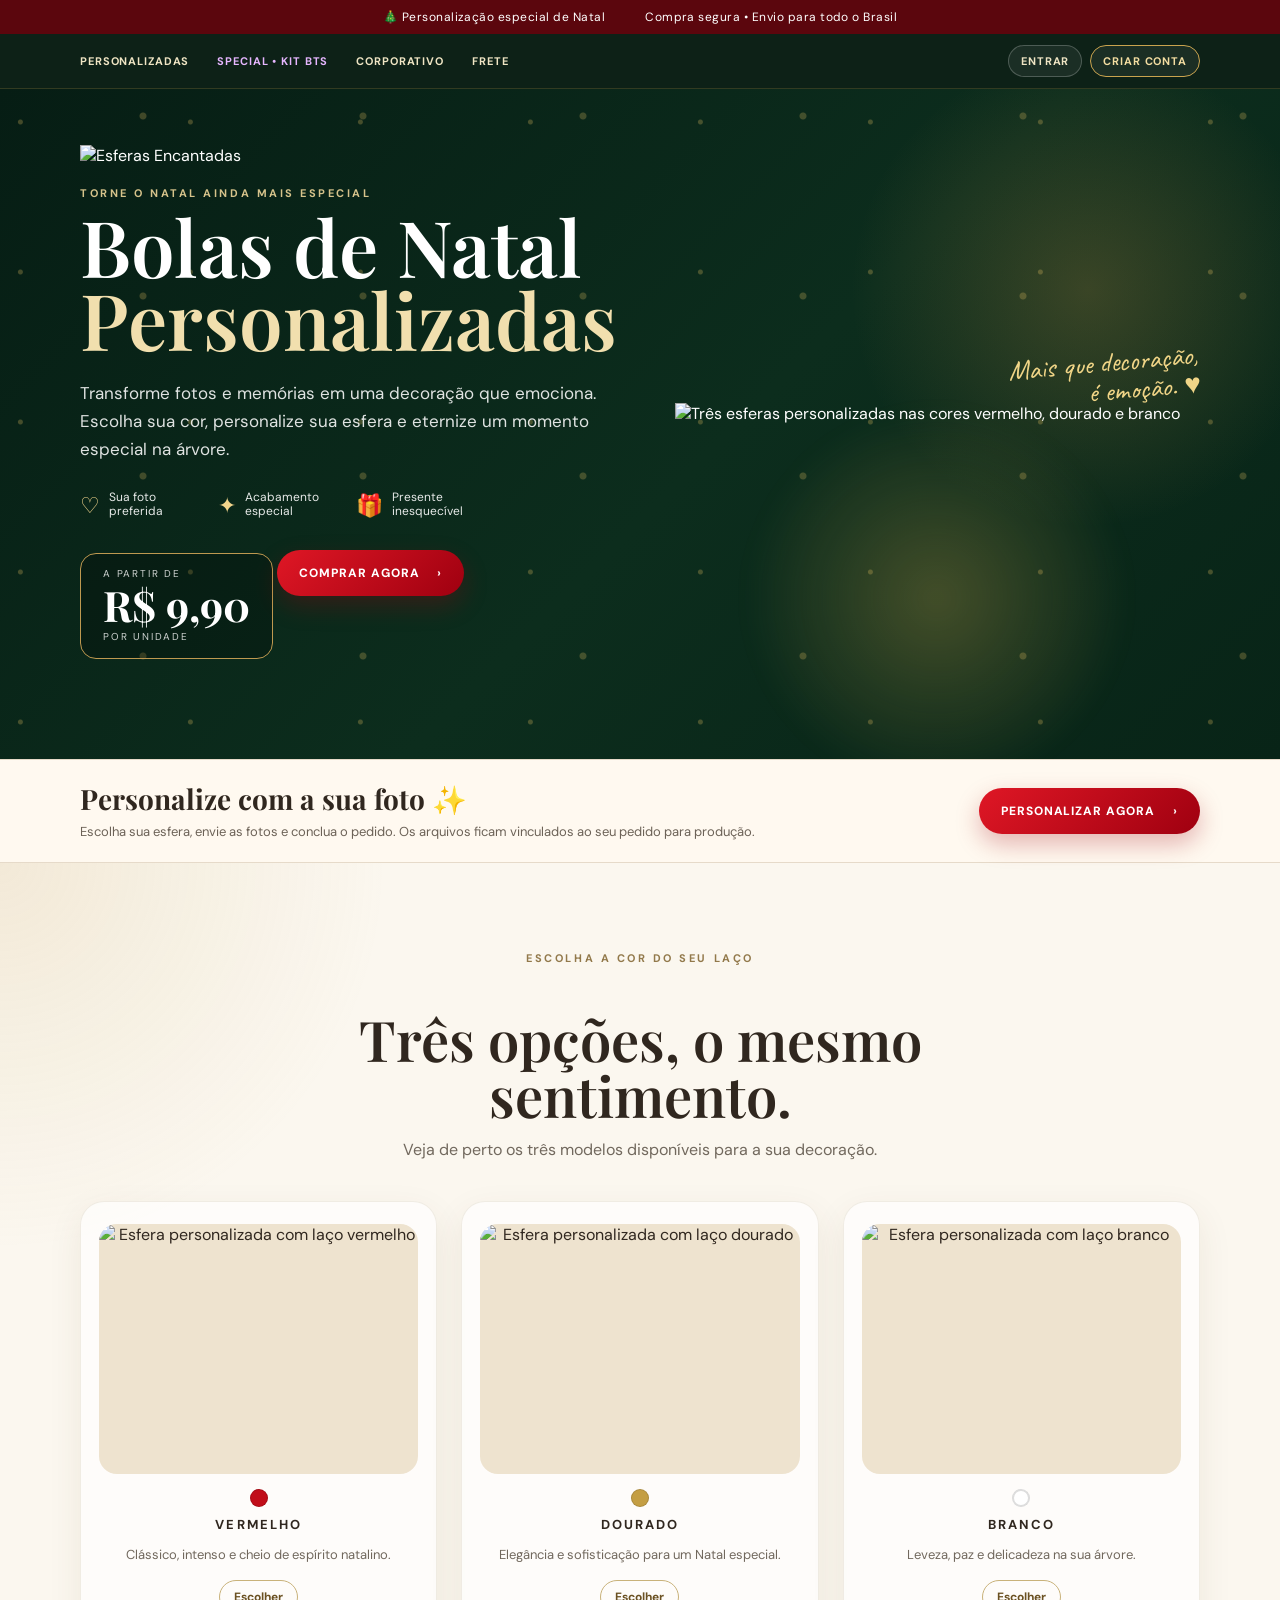
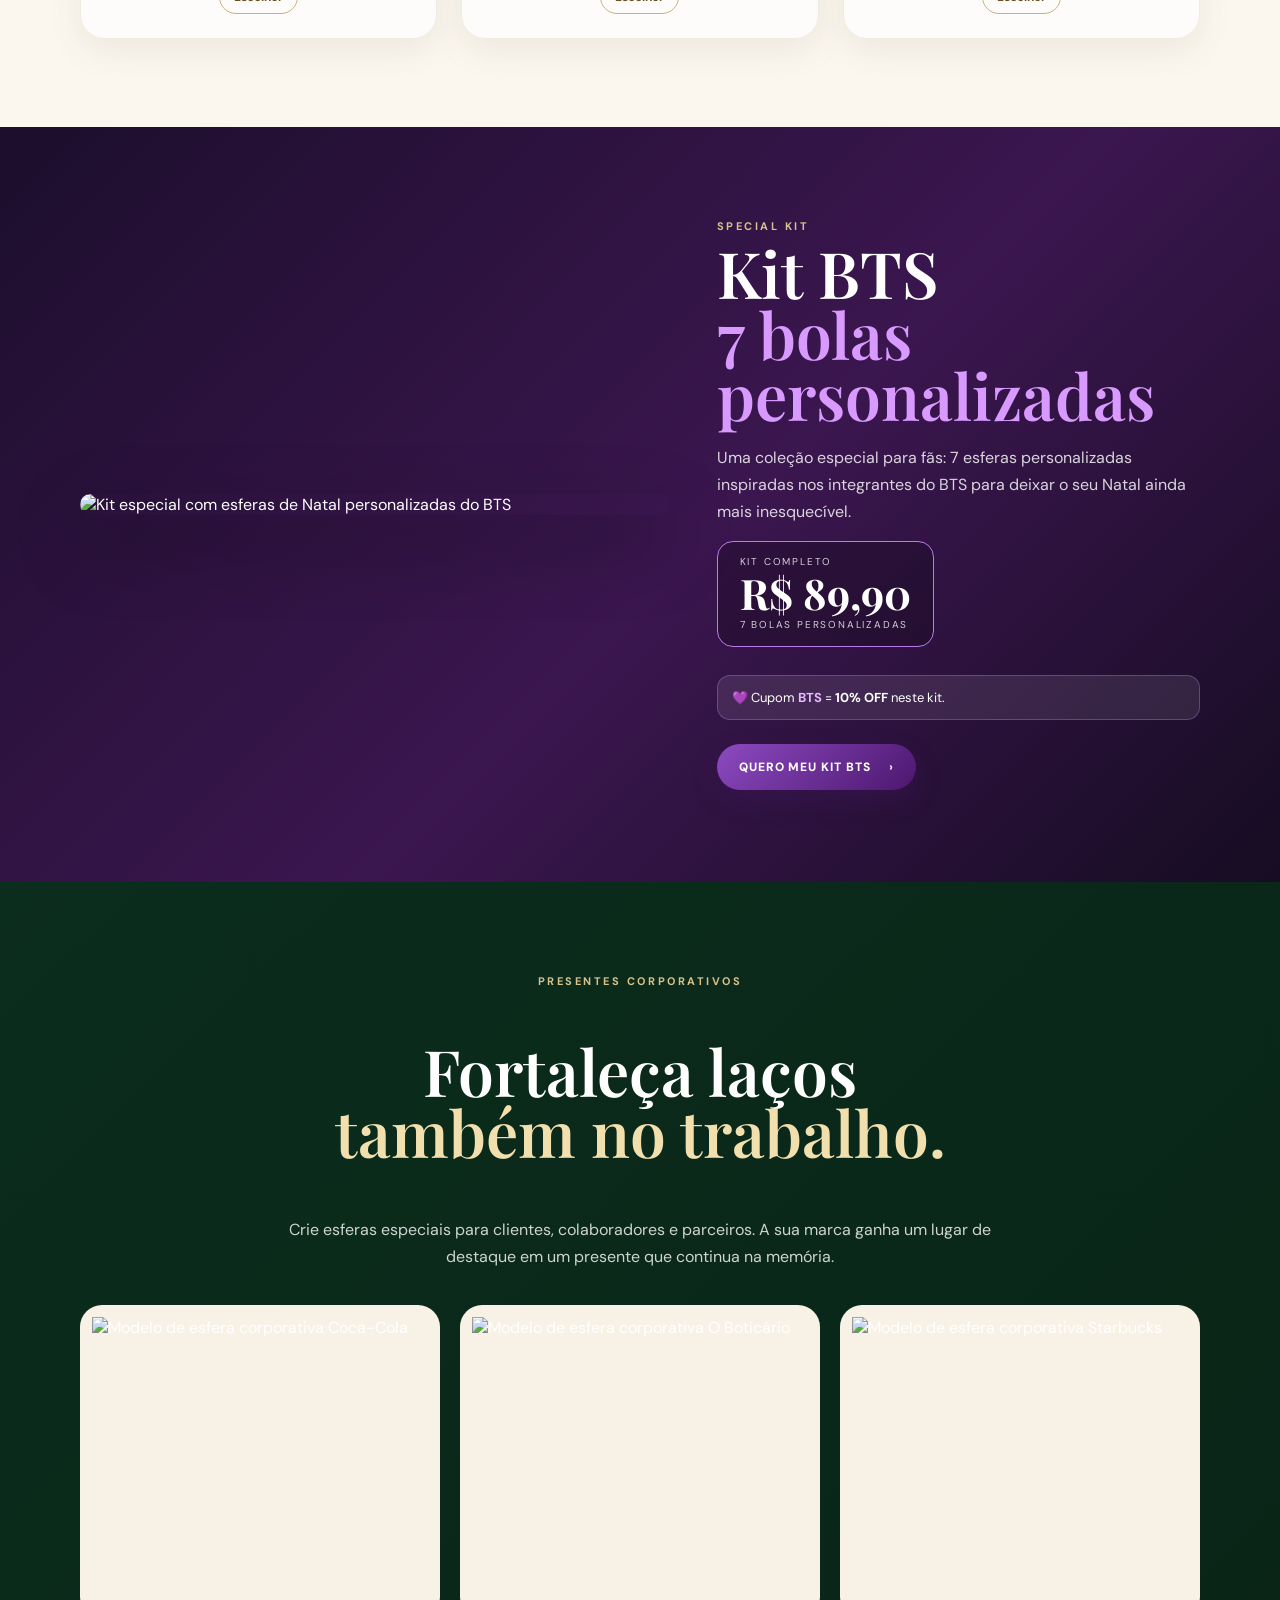
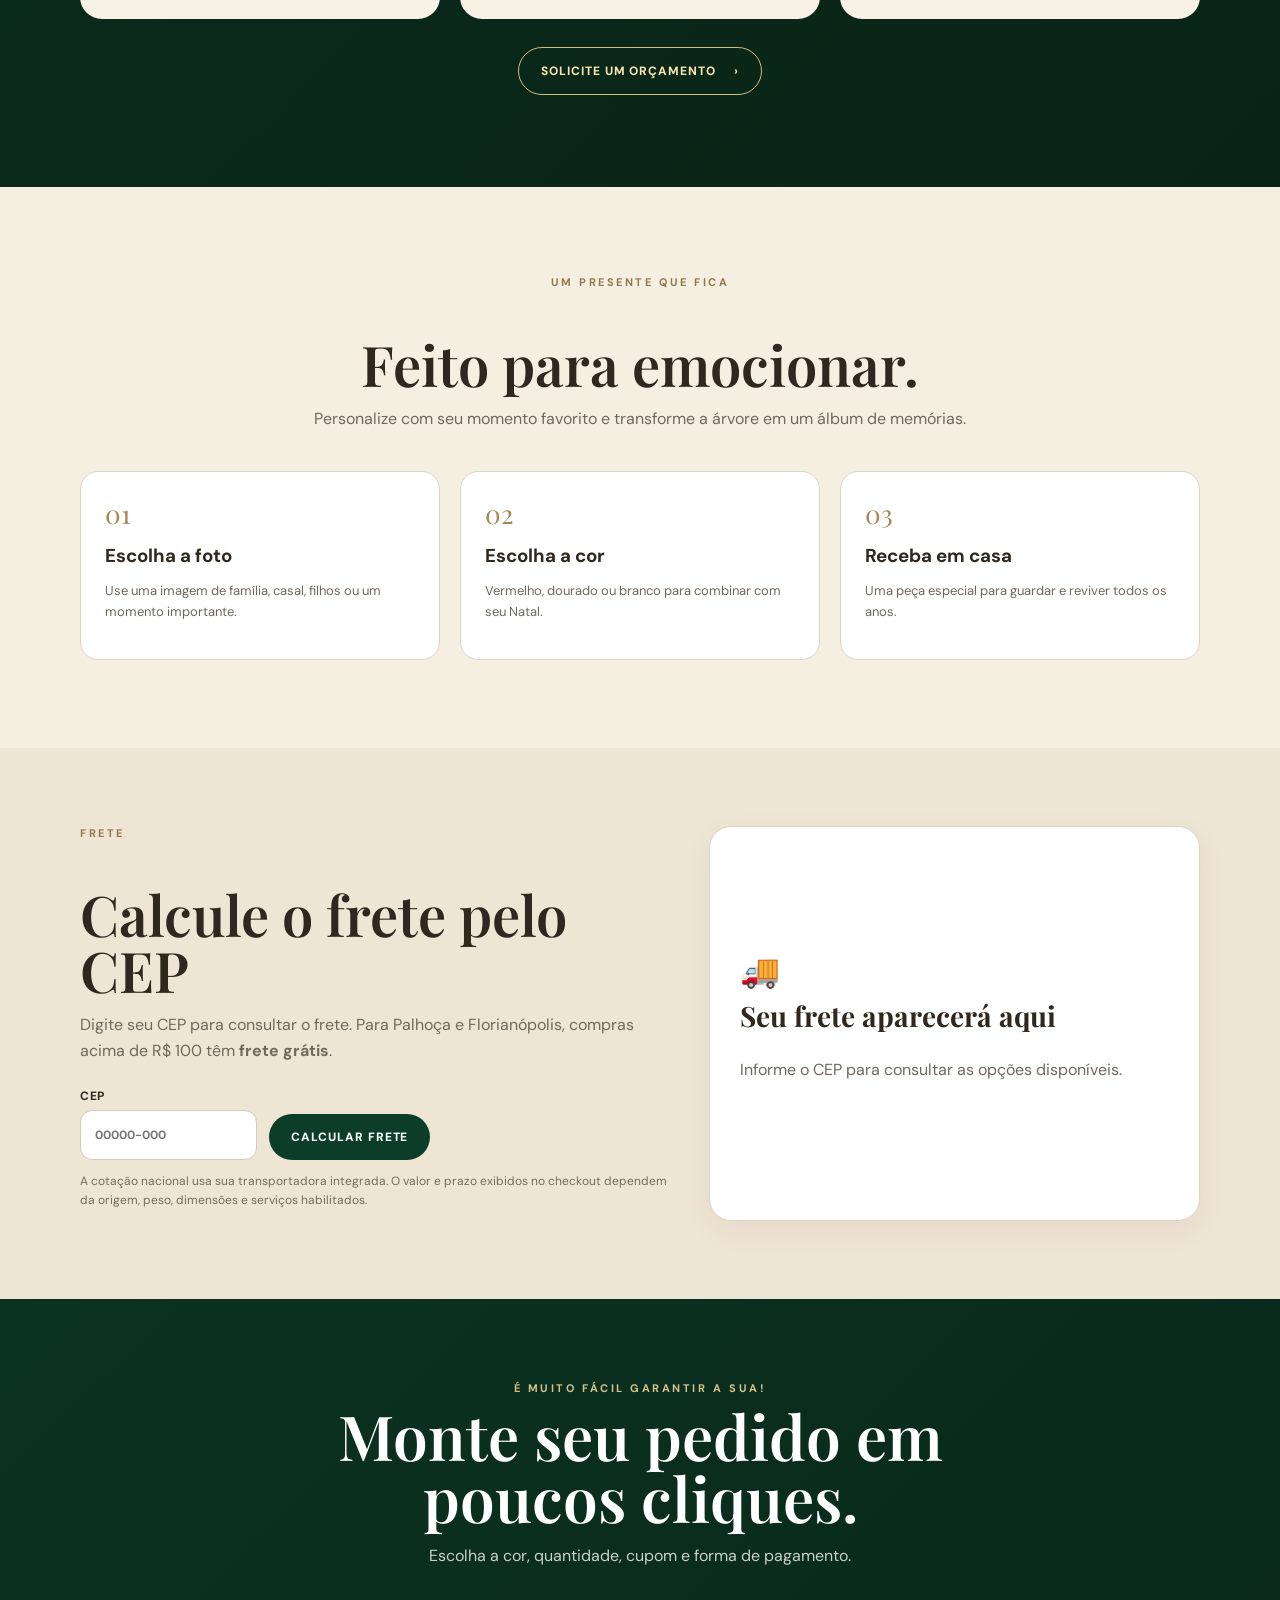
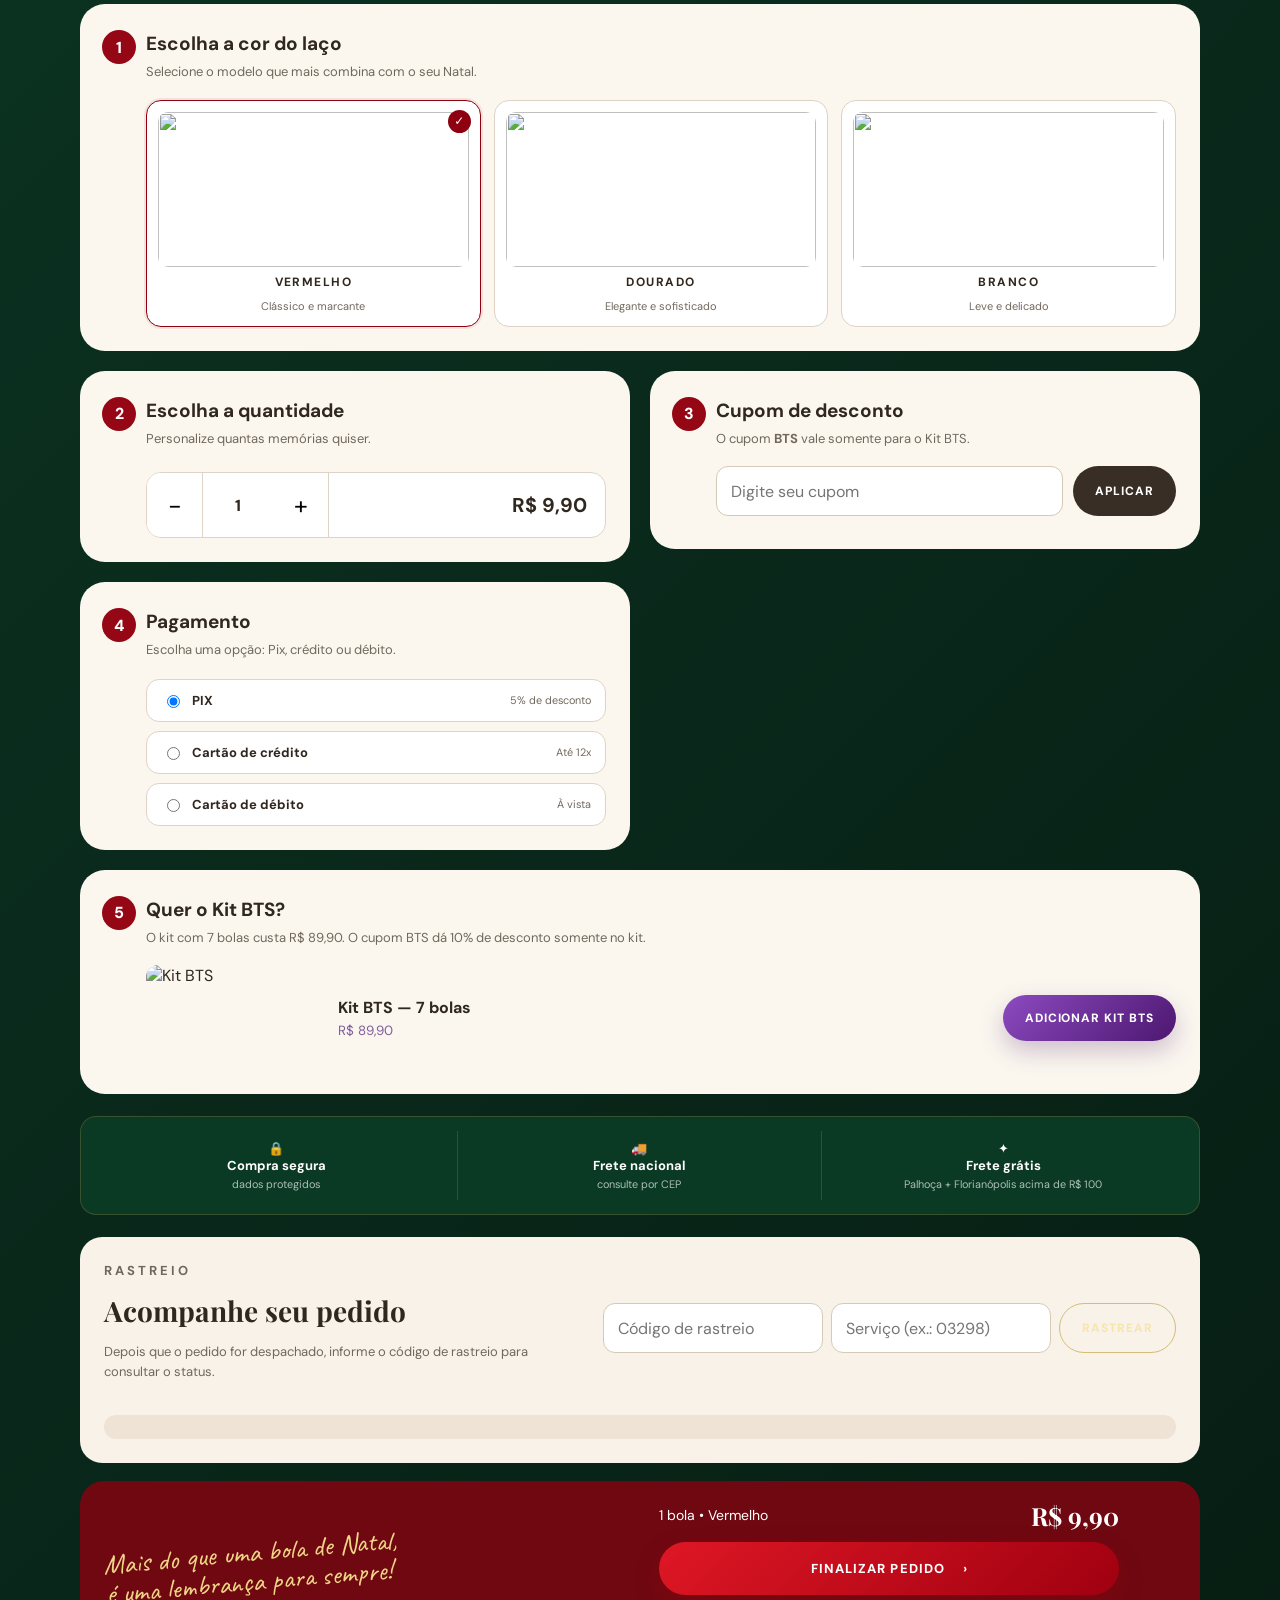
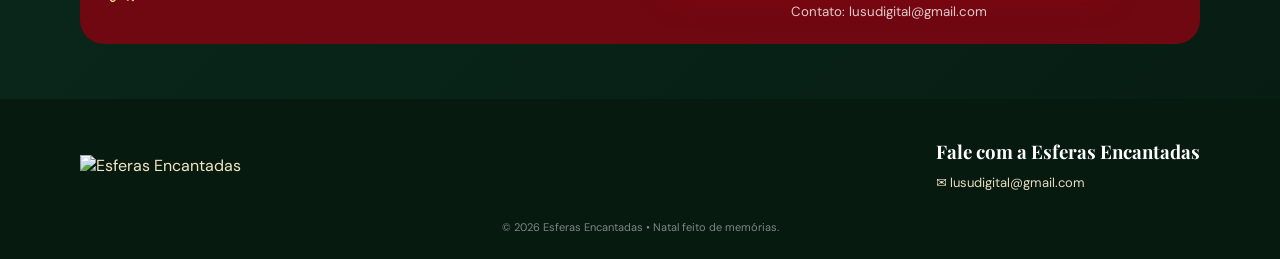
==== commit d724f7b8: "Add files via upload" ====
--- a/index.html
+++ b/index.html
@@ -12,7 +12,7 @@
 </head>
 <body>
 <header class="topbar"><div>🎄 Personalização especial de Natal</div><div>Compra segura • Envio para todo o Brasil</div></header>
-<nav class="site-nav"><div class="container nav-inner"><a href="#pedido">Personalizadas</a><a class="nav-special" href="#bts">SPECIAL • KIT BTS</a><a href="#corporativo">Corporativo</a><a href="#frete">Frete</a></div></nav>
+<nav class="site-nav"><div class="container nav-inner"><a href="#pedido">Personalizadas</a><a class="nav-special" href="#bts">SPECIAL • KIT BTS</a><a href="#corporativo">Corporativo</a><a href="#frete">Frete</a><span style="flex:1"></span><div class="auth-links"><a class="auth-pill" href="login.html">Entrar</a><a class="auth-pill gold" href="cadastro.html">Criar conta</a></div></div></nav>
 
 <section class="hero">
   <div class="sparkles"></div>
@@ -31,6 +31,13 @@
       <a class="btn btn-red" href="#pedido">COMPRAR AGORA <span>›</span></a>
     </div>
     <div class="hero-visual"><div class="hero-glow"></div><img src="assets/esferas-cores.png" alt="Três esferas personalizadas nas cores vermelho, dourado e branco"><p class="handwritten">Mais que decoração,<br>é emoção. ♥</p></div>
+  </div>
+</section>
+
+<section class="personalize-strip">
+  <div class="container personalize-grid">
+    <div><h3>Personalize com a sua foto ✨</h3><p>Escolha sua esfera, envie as fotos e conclua o pedido. Os arquivos ficam vinculados ao seu pedido para produção.</p></div>
+    <a class="btn btn-red" href="checkout.html">PERSONALIZAR AGORA <span>›</span></a>
   </div>
 </section>
 
--- a/styles.css
+++ b/styles.css
@@ -3,3 +3,10 @@
 *{box-sizing:border-box}html{scroll-behavior:smooth}body{margin:0;background:var(--cream2);color:var(--ink);font-family:"DM Sans",system-ui,sans-serif}img{max-width:100%;display:block}a{text-decoration:none;color:inherit}button{font:inherit;cursor:pointer}.container{width:min(1120px,calc(100% - 32px));margin-inline:auto}.topbar{background:#5b060d;color:#fff;font-size:12px;letter-spacing:.04em;display:flex;justify-content:center;gap:40px;padding:9px 16px}.site-nav{position:sticky;top:0;z-index:20;background:rgba(6,26,16,.97);backdrop-filter:blur(9px);border-bottom:1px solid rgba(201,163,78,.2)}.nav-inner{display:flex;justify-content:center;align-items:center;gap:28px;padding:11px 0}.nav-inner a{color:#efe5c4;font-size:11px;font-weight:700;letter-spacing:.08em;text-transform:uppercase}.nav-inner .nav-special{color:#e6b6ff}.logo{object-fit:contain}.hero{position:relative;overflow:hidden;background:radial-gradient(circle at 85% 30%,rgba(196,146,68,.25),transparent 20%),linear-gradient(135deg,#061d14,#0c2d1d 55%,#082417);color:#fff;padding:56px 0 76px}.hero::before{content:"";position:absolute;inset:0;background:radial-gradient(circle at 12% 22%,rgba(255,209,106,.45) 0 2px,transparent 3px),radial-gradient(circle at 65% 15%,rgba(255,209,106,.42) 0 3px,transparent 4px);background-size:170px 150px,220px 180px;opacity:.55}.hero-grid{position:relative;z-index:1;display:grid;grid-template-columns:1.02fr .98fr;gap:48px;align-items:center}.hero-logo{width:190px;margin-bottom:20px}.eyebrow{margin:0 0 10px;font-size:11px;font-weight:700;letter-spacing:.23em;color:#d6c38b}.eyebrow.dark{color:#92794b}h1,h2{font-family:"Playfair Display",Georgia,serif;font-weight:600}h1{font-size:clamp(45px,7vw,78px);line-height:.94;margin:0 0 22px}h1 em,h2 em{color:#f1dfae;font-style:normal}.hero .lead{color:rgba(255,255,255,.87);line-height:1.65;font-size:17px;max-width:570px}.feature-row{display:flex;gap:28px;margin:28px 0 30px;flex-wrap:wrap}.feature-row div{display:flex;gap:9px;align-items:center;min-width:110px}.feature-row b{color:#f2d58c;font-size:22px}.feature-row span{font-size:12px;line-height:1.15;opacity:.9}.price-box,.bts-price{border:1px solid #be9950;background:rgba(0,0,0,.22);border-radius:16px;padding:13px 22px 15px;display:inline-flex;flex-direction:column;align-items:flex-start;margin-bottom:24px}.price-box small,.price-box span,.bts-price small,.bts-price span{font-size:10px;letter-spacing:.18em;opacity:.8}.price-box strong,.bts-price strong{font-family:"Playfair Display";font-size:42px;line-height:1;margin:4px 0}.btn{border:0;display:inline-flex;align-items:center;justify-content:center;gap:18px;border-radius:999px;padding:15px 22px;font-weight:800;letter-spacing:.08em;font-size:12px;transition:transform .2s ease,filter .2s ease}.btn:hover{transform:translateY(-2px);filter:brightness(1.08)}.btn-red{background:linear-gradient(135deg,#df1725,#9f0010);color:#fff;box-shadow:0 10px 25px rgba(159,0,16,.28)}.btn-outline{border:1px solid #d3bd77;color:#f7e5ad;background:transparent}.btn-green{background:var(--green);color:#fff}.btn-dark{background:#392e25;color:#fff}.btn-purple{background:linear-gradient(135deg,#8c4ac0,#4c176f);color:#fff;box-shadow:0 10px 25px rgba(76,23,111,.25)}.full{width:100%}.hero-visual{position:relative;display:flex;justify-content:center}.hero-glow{position:absolute;width:390px;height:390px;border-radius:50%;background:radial-gradient(circle,rgba(240,191,85,.25),transparent 70%);filter:blur(10px)}.hero-visual>img{position:relative;width:min(530px,100%);mix-blend-mode:screen}.handwritten{font-family:Caveat,cursive;font-size:28px;line-height:1.05;color:#f0d587;transform:rotate(-5deg)}.hero-visual .handwritten{position:absolute;right:0;bottom:-10px;text-align:right}.section{padding:88px 0}.section h2,.shipping-section h2{font-size:clamp(35px,5vw,56px);line-height:1;margin-bottom:14px}.center{text-align:center}.sub{max-width:700px;margin:0 auto;color:var(--muted);line-height:1.6}.sub.left{margin:0;max-width:620px}.light{background:radial-gradient(circle at top left,rgba(203,173,108,.18),transparent 25%),var(--cream2)}.products{margin-top:38px;display:grid;grid-template-columns:repeat(3,1fr);gap:24px}.product-card{background:rgba(255,255,255,.65);border:1px solid rgba(139,112,71,.12);border-radius:24px;padding:22px 18px 24px;box-shadow:0 12px 35px rgba(87,65,28,.08)}.product-image{height:250px;display:grid;place-items:center;overflow:hidden;border-radius:18px;background:#eee3cf;margin-bottom:15px}.product-image img{width:100%;height:100%;object-fit:contain}.swatch{width:18px;height:18px;border-radius:50%;margin:0 auto 9px;border:1px solid rgba(0,0,0,.14);display:block}.swatch.red{background:#c10d19}.swatch.gold{background:#c49e43}.swatch.white{background:#fff;box-shadow:inset 0 0 0 1px #ddd}.product-card h3{font-size:13px;letter-spacing:.16em;margin:0 0 8px}.product-card p{margin-bottom:16px;color:var(--muted);font-size:13px;line-height:1.4}.select-color{background:transparent;border:1px solid #c9b27a;border-radius:999px;padding:8px 14px;color:#6b5122;font-weight:700;font-size:12px}.bts-section{background:linear-gradient(135deg,#1c0e2c,#3b164f 55%,#160c22);color:#fff;padding:92px 0;overflow:hidden}.bts-grid{display:grid;grid-template-columns:1.1fr .9fr;gap:46px;align-items:center}.bts-art{display:flex;justify-content:center}.bts-art img{width:min(650px,100%);max-height:520px;object-fit:contain;border-radius:25px;box-shadow:0 28px 70px rgba(0,0,0,.35)}.bts-copy h2{font-size:clamp(42px,5vw,66px);line-height:.95;margin:0 0 18px}.bts-copy h2 em{color:#d99aff}.bts-lead{color:rgba(255,255,255,.82);line-height:1.7;max-width:520px}.bts-price{border-color:#b97be8}.coupon-callout{background:rgba(255,255,255,.09);border:1px solid rgba(217,154,255,.28);border-radius:13px;padding:13px 14px;margin:4px 0 24px;font-size:13px}.coupon-callout strong{color:#e7baff}.corporate{background:linear-gradient(135deg,#0b2d1d,#092416);color:#fff;padding:92px 0}.corporate-head{max-width:720px}.corporate-head h2{font-size:clamp(40px,5vw,64px);line-height:.95}.corporate-head p:last-child{color:rgba(255,255,255,.8);line-height:1.7}.corporate-showcase{display:grid;grid-template-columns:repeat(3,1fr);gap:20px;margin-top:35px}.corp-card{background:#f7f1e6;border-radius:22px;padding:12px;min-height:300px;display:grid;place-items:center}.corp-card img{width:100%;height:290px;object-fit:contain}.corporate-cta{margin-top:28px}.cream{background:#f5efe2}.memory-grid{display:grid;grid-template-columns:repeat(3,1fr);gap:20px;margin-top:40px}.memory-grid>div{background:#fff;border:1px solid #ded4c6;border-radius:18px;padding:24px;text-align:left}.memory-grid span{font-family:"Playfair Display";color:#a58650;font-size:26px}.memory-grid h3{margin:12px 0 6px}.memory-grid p{font-size:13px;color:var(--muted);line-height:1.55}.shipping-section{background:#efe5d5;padding:78px 0}.shipping-grid{display:grid;grid-template-columns:1.1fr .9fr;gap:28px;align-items:stretch}.shipping-fields{display:flex;gap:12px;align-items:end;margin:25px 0 12px;flex-wrap:wrap}.shipping-fields label{display:flex;flex-direction:column;gap:6px;font-size:12px;font-weight:700;letter-spacing:.05em}.shipping-fields input,.coupon-form input,.tracking-form input{height:50px;border:1px solid #d5c9b7;border-radius:12px;padding:0 14px;font:inherit;background:#fff}.shipping-note{color:#756c61;font-size:12px;line-height:1.55;max-width:620px}.shipping-result{background:#fff;border-radius:22px;border:1px solid #ded4c6;padding:30px;min-height:240px;display:flex;flex-direction:column;justify-content:center;align-items:flex-start;box-shadow:0 10px 30px rgba(78,59,28,.06)}.shipping-result h3{margin:5px 0 8px;font-family:"Playfair Display";font-size:28px}.shipping-result p{color:var(--muted);line-height:1.5}.shipping-result strong{font-family:"Playfair Display";font-size:30px;color:var(--green)}.result-icon{font-size:32px}.freight-option{width:100%;background:#f7f0e4;border-radius:13px;padding:14px;display:flex;justify-content:space-between;margin-top:10px}.api-warning{font-size:12px;background:#f4ece0;padding:12px;border-radius:12px}.loader{width:28px;height:28px;border:3px solid #d9cdbb;border-top-color:#8d6b35;border-radius:50%;animation:spin .8s linear infinite}@keyframes spin{to{transform:rotate(360deg)}}.order{background:linear-gradient(135deg,#0b3322,#071d13);color:#fff;padding:82px 0 55px}.order-intro{text-align:center;max-width:730px;margin:0 auto 38px}.order-intro h2{font-size:clamp(38px,5vw,62px);line-height:1;margin:0 0 13px}.order-intro p:last-child{color:rgba(255,255,255,.78)}.steps{display:grid;grid-template-columns:1fr 1fr;gap:20px;align-items:start}.step{position:relative;background:var(--cream2);color:var(--ink);border-radius:25px;padding:27px 24px 24px 66px}.step-wide{grid-column:1/-1}.step-number{position:absolute;left:22px;top:26px;width:34px;height:34px;border-radius:50%;display:grid;place-items:center;background:#960715;color:#fff;font-weight:800}.step-head h3{margin:0 0 6px;font-size:19px}.step-head p{margin:0;color:var(--muted);font-size:13px;line-height:1.5}.color-options{display:grid;grid-template-columns:repeat(3,1fr);gap:13px;margin-top:18px}.color-option{position:relative;border:1px solid #ddd2c4;background:#fff;border-radius:15px;padding:11px;text-align:center;cursor:pointer}.color-option.active{border-color:#8e0010;box-shadow:0 0 0 2px rgba(142,0,16,.08)}.color-option input{position:absolute;opacity:0;pointer-events:none}.color-option img{height:155px;width:100%;object-fit:contain;border-radius:10px;margin-bottom:7px}.color-option b{display:block;font-size:12px;letter-spacing:.12em;margin-bottom:4px}.color-option small{color:var(--muted);font-size:11px}.check{display:none;position:absolute;top:9px;right:9px;background:#8e0010;color:#fff;width:23px;height:23px;border-radius:50%;place-items:center;font-size:12px}.color-option.active .check{display:grid}.qty-box{margin-top:24px;background:#fff;border:1px solid #ded4c6;border-radius:15px;min-height:66px;display:grid;grid-template-columns:56px 70px 56px 1fr;align-items:center;overflow:hidden}.qty-box button{height:100%;border:0;border-right:1px solid #ded4c6;background:#fff;font-size:25px}.qty-box span{text-align:center;font-weight:800}.qty-box strong{padding:0 18px;text-align:right;font-size:20px}.coupon-form{display:grid;grid-template-columns:1fr auto;gap:10px;margin-top:18px}.coupon-msg{margin-top:9px;font-size:12px;color:#8f1620}.payment-list{display:grid;gap:9px;margin-top:19px}.payment-list label{background:#fff;border:1px solid #ded4c6;border-radius:13px;padding:12px 14px;display:grid;grid-template-columns:23px 1fr auto;align-items:center;gap:8px;font-size:13px}.payment-list label span{font-weight:700}.payment-list label small{color:var(--muted)}.bts-buy-row{margin-top:18px;display:flex;gap:16px;align-items:center;justify-content:space-between;flex-wrap:wrap}.bts-mini{display:flex;align-items:center;gap:12px}.bts-mini img{width:180px;height:105px;object-fit:cover;border-radius:12px}.bts-mini b,.bts-mini small{display:block}.bts-mini small{color:#7f5e9b;margin-top:4px}.selected-bts{box-shadow:0 0 0 3px rgba(146,78,196,.18)}.security-bar{margin-top:22px;background:#0a3924;border-radius:16px;border:1px solid rgba(201,163,78,.23);display:grid;grid-template-columns:repeat(3,1fr);padding:14px}.security-bar span{display:flex;flex-direction:column;text-align:center;padding:9px 14px;border-right:1px solid rgba(255,255,255,.13);font-size:13px}.security-bar span:last-child{border-right:0}.security-bar b{color:#fff}.security-bar small{color:rgba(255,255,255,.67);margin-top:3px}.tracking-box{margin-top:22px;background:#f8f2e8;color:var(--ink);border-radius:22px;padding:24px;display:grid;grid-template-columns:1fr 1fr;gap:20px;align-items:center}.tracking-box h3{font-family:"Playfair Display";font-size:28px;margin:0 0 8px}.tracking-box p{color:var(--muted);font-size:13px;line-height:1.55}.tracking-form{display:grid;grid-template-columns:1fr 1fr auto;gap:8px}.tracking-result{grid-column:1/-1;color:#594f45;background:#eee3d5;border-radius:12px;padding:12px;font-size:12px}.tracking-result span{display:block;margin-top:4px}.final-cta{margin-top:18px;padding:18px 24px 24px;background:#6f0811;border-radius:24px;display:grid;grid-template-columns:.9fr 1.1fr;gap:30px;align-items:center}.final-cta .handwritten{margin:0}.final-action{text-align:center}.summary{display:flex;justify-content:space-between;align-items:center;max-width:460px;margin:0 auto 10px;font-size:14px}.summary strong{font-family:"Playfair Display";font-size:25px}.btn.big{width:100%;max-width:460px;padding:18px 24px;font-size:13px}.final-action small{display:block;margin-top:8px;opacity:.78}.footer-grid{display:flex;justify-content:space-between;align-items:center;gap:30px}.footer-contact h3{margin:0 0 7px;color:#fff;font-family:"Playfair Display"}.footer-contact a{color:#e7dcc0;font-size:13px}.footer-logo{width:165px}footer{background:#061a10;color:#f1e5c2;padding:40px 16px 25px}.footer-bottom{text-align:center;color:rgba(255,255,255,.48);font-size:11px;margin-top:28px}.toast{position:fixed;left:50%;bottom:22px;transform:translate(-50%,20px);background:#0b2d1d;color:#fff;padding:12px 16px;border-radius:999px;border:1px solid rgba(217,189,119,.3);box-shadow:0 12px 30px rgba(0,0,0,.23);opacity:0;pointer-events:none;transition:.25s;z-index:50}.toast.show{opacity:1;transform:translate(-50%,0)}
 @media(max-width:900px){.hero-grid,.bts-grid,.shipping-grid,.tracking-box,.final-cta{grid-template-columns:1fr}.hero-copy{text-align:center}.hero .lead{margin-inline:auto}.feature-row{justify-content:center}.price-box,.bts-price{align-items:center}.products,.memory-grid,.corporate-showcase{grid-template-columns:1fr}.product-card{max-width:520px;margin-inline:auto;width:100%}.steps{grid-template-columns:1fr}.step-wide{grid-column:auto}.tracking-form{grid-template-columns:1fr}.bts-art{order:2}.bts-copy{order:1}.footer-grid{flex-direction:column;text-align:center}}
 @media(max-width:620px){.topbar{flex-direction:column;gap:3px;text-align:center;font-size:10px}.hero{padding-top:36px}h1{font-size:44px}.section,.corporate,.bts-section,.shipping-section,.order{padding:66px 0}.color-options{grid-template-columns:1fr}.color-option img{height:210px}.security-bar{grid-template-columns:1fr}.security-bar span{border-right:0;border-bottom:1px solid rgba(255,255,255,.13)}.security-bar span:last-child{border-bottom:0}.qty-box{grid-template-columns:48px 58px 48px 1fr}.qty-box strong{font-size:18px;padding-right:12px}.shipping-fields{align-items:stretch}.shipping-fields .btn{width:100%}}
+
+/* v4: personalization, account and checkout */
+.auth-bar{display:flex;align-items:center;justify-content:flex-end;gap:10px;padding:10px 0}.auth-links{display:flex;gap:8px;flex-wrap:wrap}.auth-pill{padding:8px 12px;border:1px solid rgba(255,255,255,.22);border-radius:999px;font-size:12px;color:#fff;background:rgba(255,255,255,.06)}.auth-pill.gold{border-color:#c9a34e;color:#f3dda1}
+.personalize-strip{background:#fff9f0;border-top:1px solid #e6dac9;border-bottom:1px solid #e6dac9;padding:20px 0}.personalize-grid{display:grid;grid-template-columns:1fr auto;gap:20px;align-items:center}.personalize-strip h3{margin:0 0 5px;font-family:"Playfair Display";font-size:28px}.personalize-strip p{margin:0;color:#6c6257;font-size:13px;line-height:1.55}
+.upload-card{background:#fff;border:1px dashed #c6ad7c;border-radius:20px;padding:22px}.dropzone{border:2px dashed #d8c6a7;border-radius:16px;padding:28px;text-align:center;background:#fcf8f0;cursor:pointer;transition:.2s}.dropzone.drag{border-color:#8f1823;background:#fff4f1}.dropzone input{display:none}.dropzone strong{display:block;font-size:16px;margin-bottom:5px}.dropzone small{color:#766e65}.photo-grid{display:grid;grid-template-columns:repeat(3,1fr);gap:12px;margin-top:16px}.photo-card{background:#f7f1e7;border-radius:14px;padding:8px;position:relative}.photo-card img{width:100%;height:150px;object-fit:cover;border-radius:9px}.photo-card button{position:absolute;top:13px;right:13px;border:0;background:#7d0a16;color:#fff;width:25px;height:25px;border-radius:50%;cursor:pointer}.photo-card small{display:block;font-size:10px;white-space:nowrap;overflow:hidden;text-overflow:ellipsis;margin-top:6px}.photo-status{margin-top:10px;color:#766e65;font-size:12px}.profile-card,.login-card,.checkout-card,.payment-card{max-width:760px;margin:30px auto;background:#fff;border:1px solid #e0d5c6;border-radius:24px;box-shadow:0 12px 35px rgba(70,50,28,.08);padding:28px}.form-grid{display:grid;grid-template-columns:1fr 1fr;gap:14px}.field{display:flex;flex-direction:column;gap:6px}.field.full{grid-column:1/-1}.field label{font-size:12px;font-weight:700;color:#514a42}.field input,.field select{height:48px;border:1px solid #d6cab9;border-radius:11px;padding:0 13px;font:inherit;background:#fff}.help{font-size:11px;color:#7a726a;line-height:1.5}.form-actions{margin-top:18px;display:flex;gap:10px;align-items:center;flex-wrap:wrap}.form-msg{margin-top:10px;font-size:12px}.success{color:#0b6b3b}.error{color:#a6141f}.checkout-layout{display:grid;grid-template-columns:1.15fr .85fr;gap:24px;align-items:start}.order-summary{position:sticky;top:20px;background:#f7f0e4;border:1px solid #e0d5c6;border-radius:18px;padding:20px}.order-summary h3{font-family:"Playfair Display";font-size:28px;margin:0 0 14px}.summary-row{display:flex;justify-content:space-between;gap:15px;border-bottom:1px solid #e0d5c6;padding:10px 0;font-size:13px}.summary-row:last-child{border-bottom:0}.summary-total{font-size:20px;font-weight:800}.login-links{text-align:center;margin-top:15px;font-size:12px;color:#6f675d}.login-links a{color:#7d0a16;font-weight:700}.payment-method-tabs{display:grid;grid-template-columns:repeat(3,1fr);gap:8px;margin:18px 0}.payment-method-tabs button{border:1px solid #d8ccb9;background:#fff;border-radius:12px;padding:12px;cursor:pointer;font-weight:700}.payment-method-tabs button.active{border-color:#8f1620;box-shadow:0 0 0 2px rgba(143,22,32,.08)}.method-panel{display:none}.method-panel.active{display:block}.pix-box{background:#f5efe3;border-radius:16px;padding:18px;text-align:center}.pix-box canvas{margin:10px auto;display:block;max-width:240px}.copy-pix{display:flex;gap:7px}.copy-pix input{flex:1;min-width:0;height:46px;border:1px solid #d6cab9;border-radius:10px;padding:0 10px}.card-note{font-size:11px;color:#6e675f;background:#f6f1e8;border-radius:10px;padding:10px;margin-top:10px}.tracking-inline{display:flex;gap:10px;align-items:end}.tracking-inline .field{flex:1}.cart-notice{background:#efe4d1;border-radius:14px;padding:12px 14px;color:#5e503a;font-size:12px;margin-bottom:15px}.address-chip{display:inline-flex;background:#f3eadb;border-radius:999px;padding:7px 11px;font-size:11px;margin-top:8px}
+@media(max-width:900px){.checkout-layout{grid-template-columns:1fr}.order-summary{position:static}.personalize-grid{grid-template-columns:1fr}.form-grid{grid-template-columns:1fr}.field.full{grid-column:auto}.photo-grid{grid-template-columns:1fr 1fr}}
+@media(max-width:620px){.photo-grid{grid-template-columns:1fr}.payment-method-tabs{grid-template-columns:1fr}.tracking-inline{flex-direction:column;align-items:stretch}}
